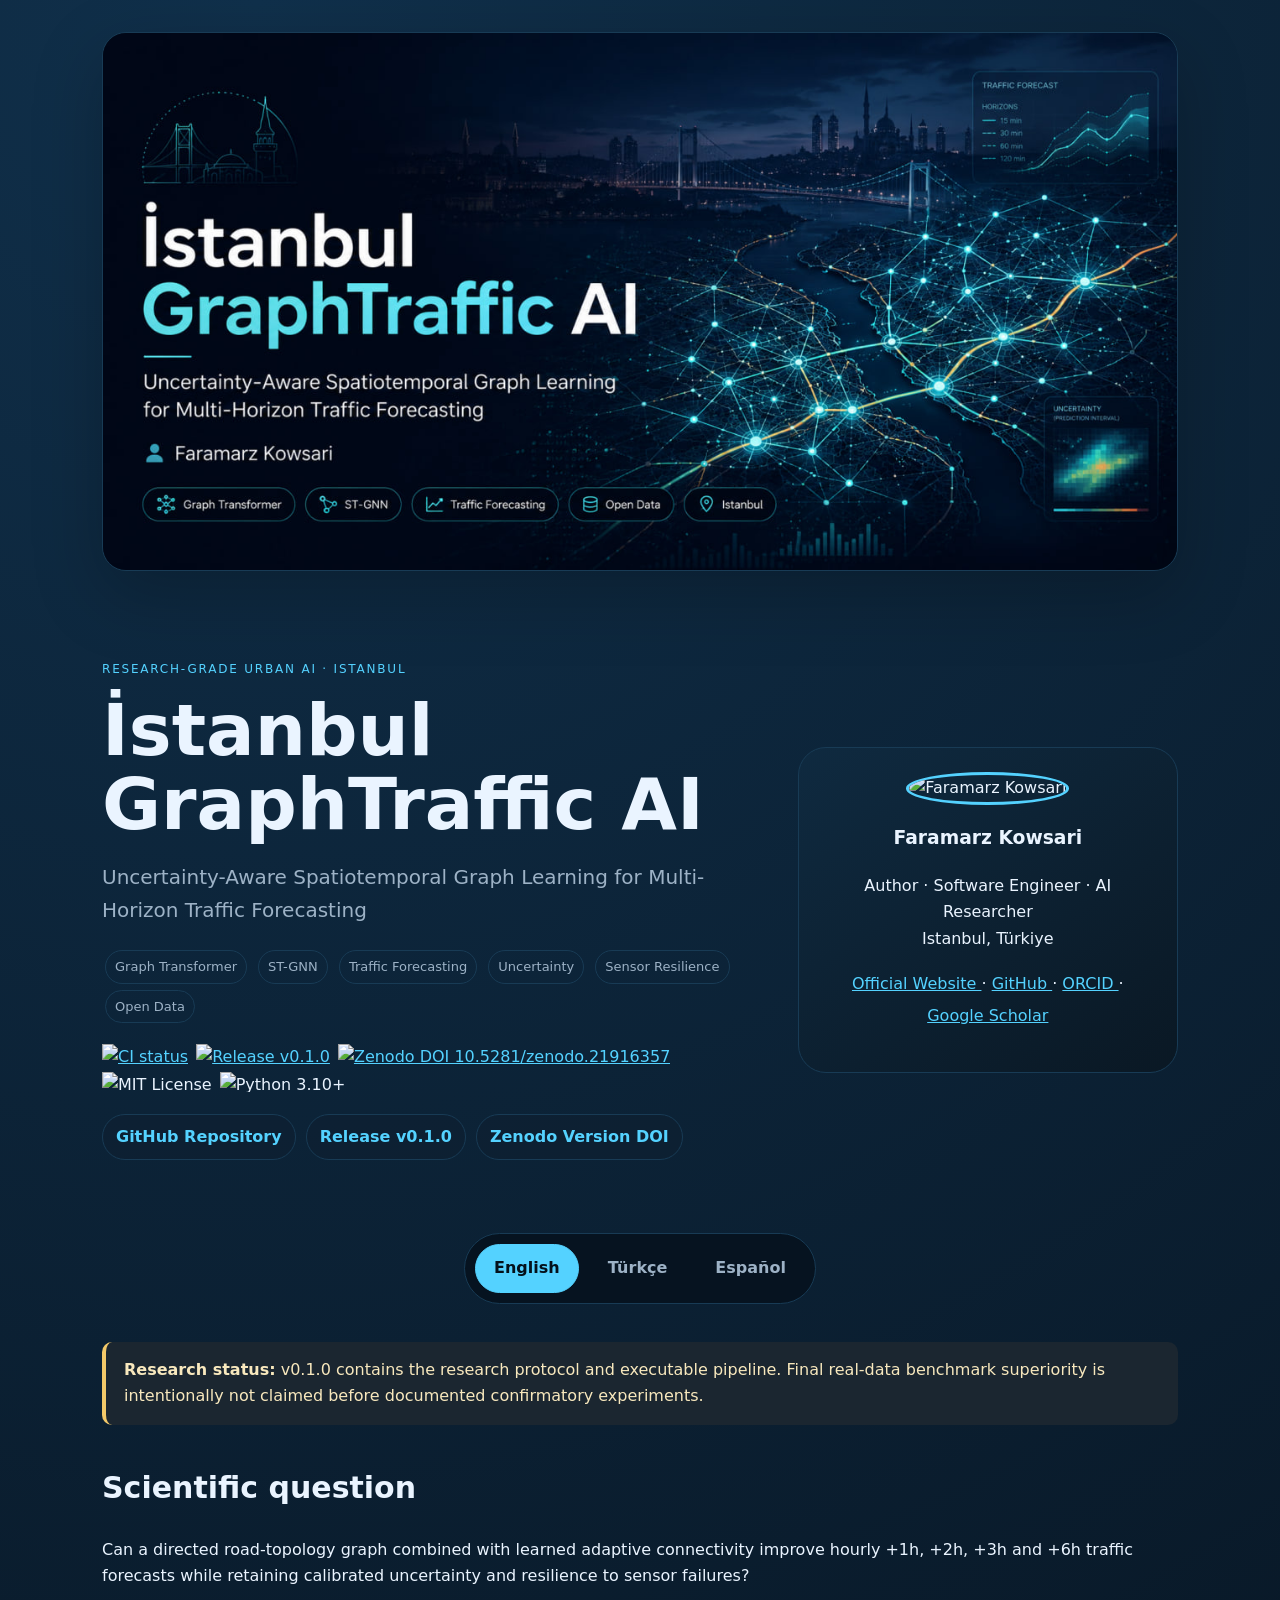
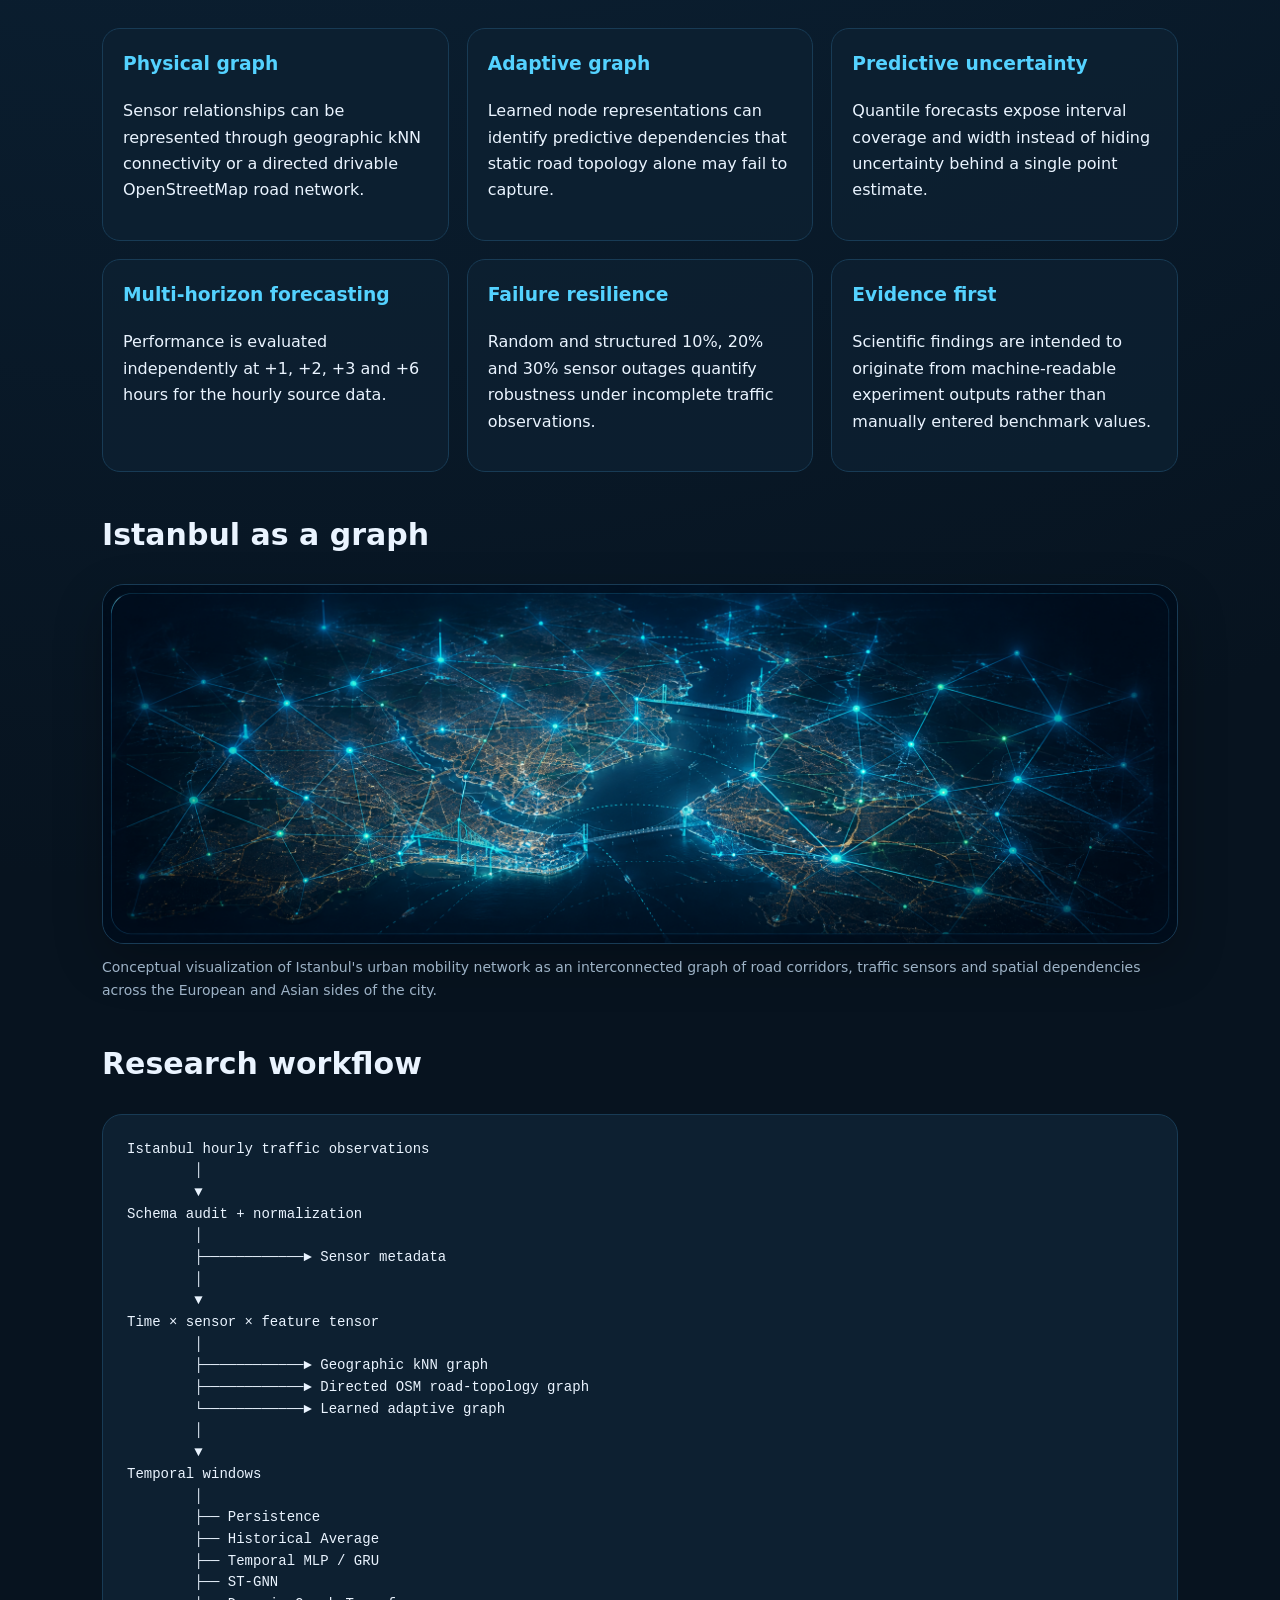
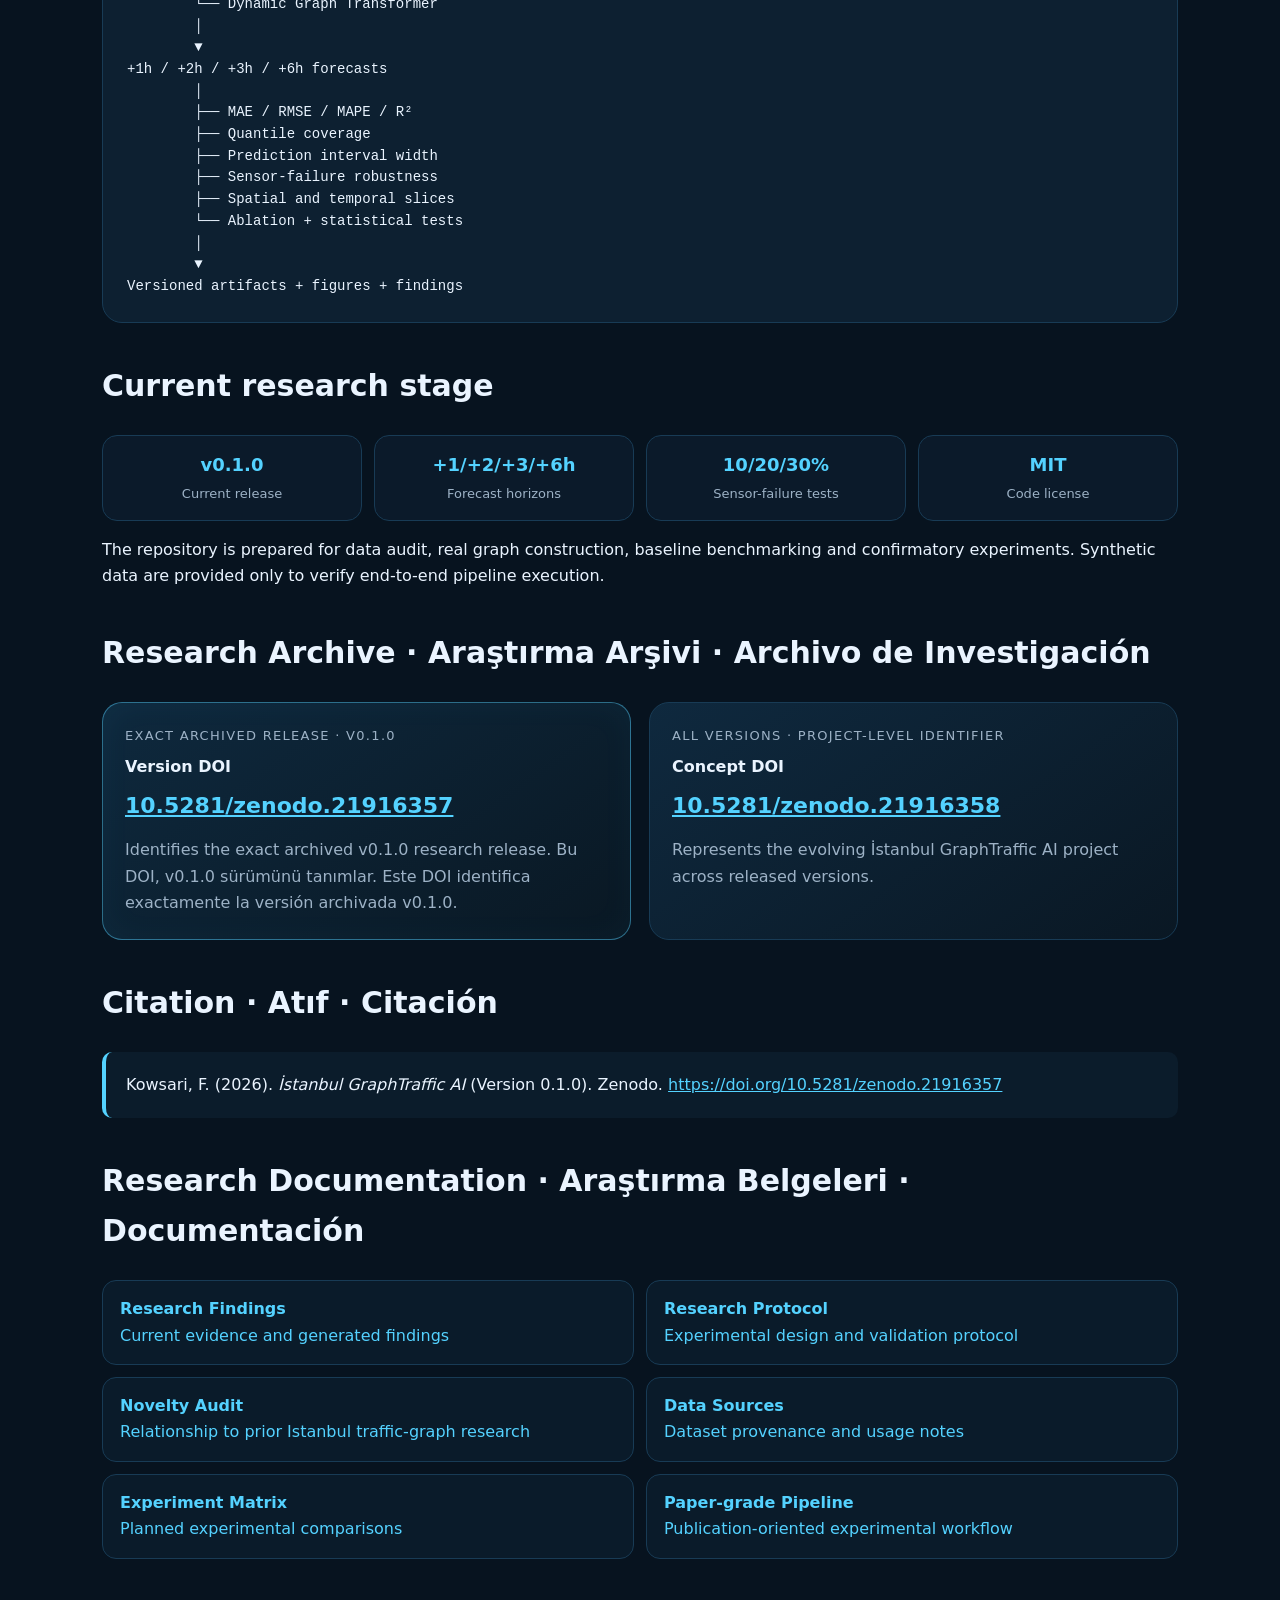
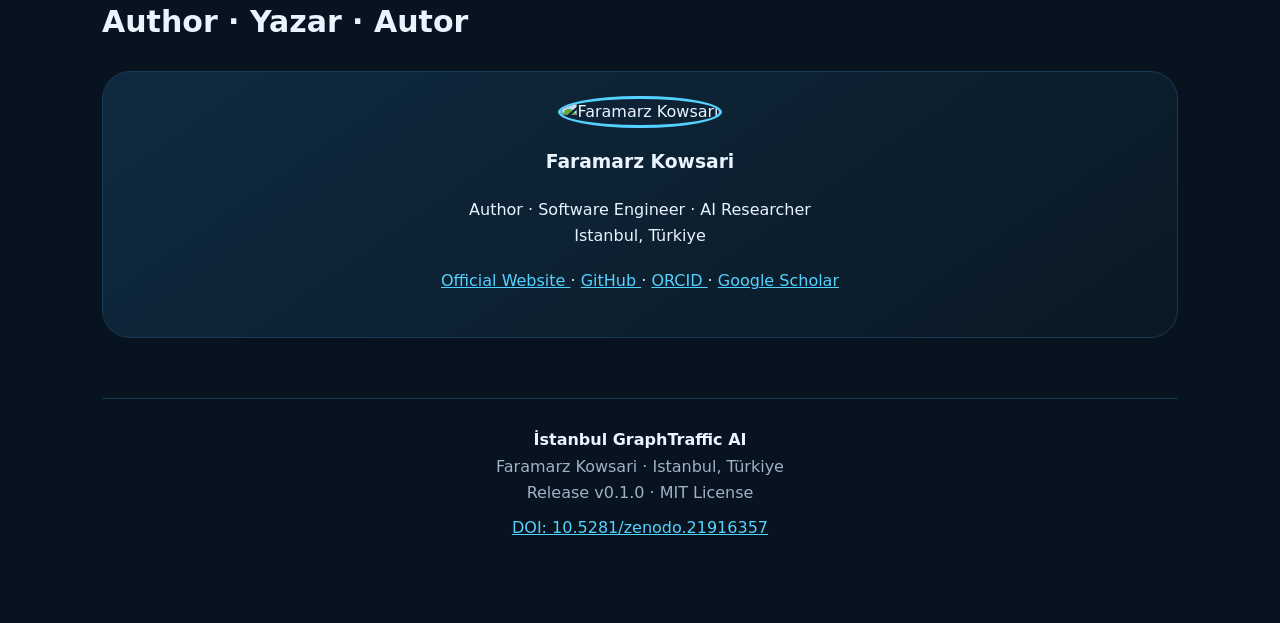
==== docs/index.html @ 140ff37f "Add Istanbul graph visualization to trilingual research site" ====
<!doctype html>
<html lang="en">
<head>
  <meta charset="utf-8">

  <meta name="viewport" content="width=device-width, initial-scale=1">

  <title>İstanbul GraphTraffic AI — Faramarz Kowsari</title>

  <meta
    name="description"
    content="Uncertainty-aware spatiotemporal graph learning for multi-horizon traffic forecasting in Istanbul."
  >

  <meta
    name="keywords"
    content="Istanbul traffic forecasting, Graph Neural Networks, GNN, Graph Transformer, ST-GNN, urban AI, traffic prediction, uncertainty quantification, intelligent transportation systems, Faramarz Kowsari"
  >

  <meta name="author" content="Faramarz Kowsari">

  <link
    rel="canonical"
    href="https://faramarzkowsari.github.io/istanbul-graphtraffic-ai/"
  >

  <meta property="og:type" content="website">

  <meta
    property="og:url"
    content="https://faramarzkowsari.github.io/istanbul-graphtraffic-ai/"
  >

  <meta
    property="og:title"
    content="İstanbul GraphTraffic AI"
  >

  <meta
    property="og:description"
    content="Graph Neural Networks, Graph Transformers, uncertainty quantification and sensor-failure resilience for multi-horizon Istanbul traffic forecasting."
  >

  <meta
    property="og:image"
    content="https://faramarzkowsari.github.io/istanbul-graphtraffic-ai/assets/social-preview.png"
  >

  <meta name="twitter:card" content="summary_large_image">

  <meta
    name="twitter:title"
    content="İstanbul GraphTraffic AI"
  >

  <meta
    name="twitter:description"
    content="Uncertainty-aware spatiotemporal graph learning for Istanbul traffic forecasting."
  >

  <meta
    name="twitter:image"
    content="https://faramarzkowsari.github.io/istanbul-graphtraffic-ai/assets/social-preview.png"
  >

  <link rel="stylesheet" href="assets/site.css">

  <style>
    html {
      scroll-behavior: smooth;
    }

    body {
      min-height: 100vh;
    }

    .hero-preview {
      margin: 0 0 34px;
      border: 1px solid var(--line);
      border-radius: 24px;
      overflow: hidden;
      background: var(--panel);
      box-shadow: 0 24px 70px rgba(0, 0, 0, .22);
    }

    .hero-preview img {
      display: block;
      width: 100%;
      height: auto;
    }

    .language-switcher {
      position: sticky;
      top: 10px;
      z-index: 50;
      display: flex;
      justify-content: center;
      flex-wrap: wrap;
      gap: 10px;
      margin: 18px auto 38px;
      padding: 10px;
      width: fit-content;
      max-width: 100%;
      border: 1px solid var(--line);
      border-radius: 999px;
      background: rgba(7, 19, 31, .92);
      backdrop-filter: blur(14px);
    }

    .language-switcher button {
      appearance: none;
      border: 1px solid transparent;
      background: transparent;
      color: var(--muted);
      padding: 10px 18px;
      border-radius: 999px;
      font: inherit;
      font-weight: 700;
      cursor: pointer;
      transition:
        background .18s ease,
        color .18s ease,
        border-color .18s ease;
    }

    .language-switcher button:hover {
      color: var(--ink);
      border-color: var(--line);
    }

    .language-switcher button.active {
      color: #04111b;
      background: var(--cyan);
      border-color: var(--cyan);
    }

    .language-panel {
      display: none;
    }

    .language-panel.active {
      display: block;
    }

    .hero-actions {
      display: flex;
      flex-wrap: wrap;
      gap: 10px;
      margin-top: 22px;
    }

    .hero-actions a {
      display: inline-flex;
      align-items: center;
      gap: 7px;
      padding: 9px 13px;
      border: 1px solid var(--line);
      border-radius: 999px;
      text-decoration: none;
      font-weight: 600;
      background: rgba(13, 32, 49, .62);
    }

    .hero-actions a:hover {
      border-color: var(--cyan);
    }

    .badge-row {
      display: flex;
      flex-wrap: wrap;
      gap: 8px;
      margin-top: 18px;
      align-items: center;
    }

    .badge-row img {
      display: block;
      height: 20px;
    }

    .graph-image {
      margin-top: 22px;
      border: 1px solid var(--line);
      border-radius: 22px;
      overflow: hidden;
      background: var(--panel);
      box-shadow: 0 18px 50px rgba(0, 0, 0, .24);
    }

    .graph-image img {
      display: block;
      width: 100%;
      height: auto;
    }

    .graph-caption {
      margin-top: 12px;
      color: var(--muted);
      font-size: 14px;
      line-height: 1.6;
    }

    .archive {
      display: grid;
      grid-template-columns: repeat(2, 1fr);
      gap: 18px;
    }

    .archive-card {
      background: linear-gradient(
        145deg,
        rgba(15, 42, 64, .95),
        rgba(10, 24, 36, .95)
      );
      border: 1px solid var(--line);
      border-radius: 20px;
      padding: 22px;
    }

    .archive-card.primary {
      border-color: rgba(84, 210, 255, .45);
      box-shadow: inset 0 0 35px rgba(84, 210, 255, .04);
    }

    .archive-label {
      color: var(--muted);
      font-size: 13px;
      text-transform: uppercase;
      letter-spacing: .1em;
      margin-bottom: 7px;
    }

    .doi {
      display: block;
      margin: 8px 0 13px;
      font-size: clamp(17px, 2vw, 22px);
      font-weight: 750;
      word-break: break-word;
      color: var(--cyan);
    }

    .archive-note {
      color: var(--muted);
      margin: 0;
    }

    .citation-box {
      padding: 20px;
      border-left: 4px solid var(--cyan);
      background: rgba(13, 32, 49, .7);
      border-radius: 10px;
    }

    .citation-box p {
      margin: 0;
    }

    .workflow {
      background: var(--panel);
      border: 1px solid var(--line);
      border-radius: 20px;
      padding: 24px;
      overflow-x: auto;
    }

    .workflow pre {
      margin: 0;
      color: var(--ink);
      font: 14px/1.55 ui-monospace, SFMono-Regular, Menlo, Consolas, monospace;
      white-space: pre;
    }

    .status-grid {
      display: grid;
      grid-template-columns: repeat(4, 1fr);
      gap: 12px;
      margin-top: 18px;
    }

    .status-item {
      text-align: center;
      border: 1px solid var(--line);
      border-radius: 15px;
      padding: 14px 10px;
      background: rgba(13, 32, 49, .62);
    }

    .status-item strong {
      display: block;
      color: var(--cyan);
      font-size: 18px;
    }

    .status-item span {
      color: var(--muted);
      font-size: 13px;
    }

    .doc-links {
      display: grid;
      grid-template-columns: repeat(2, 1fr);
      gap: 12px;
    }

    .doc-links a {
      display: block;
      padding: 15px 17px;
      border: 1px solid var(--line);
      border-radius: 14px;
      background: rgba(13, 32, 49, .65);
      text-decoration: none;
    }

    .doc-links a:hover {
      border-color: var(--cyan);
    }

    .author-links {
      margin-top: 12px;
      line-height: 2;
    }

    footer {
      margin-top: 60px;
      padding: 28px 0 10px;
      border-top: 1px solid var(--line);
      color: var(--muted);
      text-align: center;
    }

    footer strong {
      color: var(--ink);
    }

    .footer-doi {
      display: inline-block;
      margin-top: 8px;
    }

    @media (max-width: 900px) {
      .archive,
      .doc-links {
        grid-template-columns: 1fr;
      }

      .status-grid {
        grid-template-columns: repeat(2, 1fr);
      }
    }

    @media (max-width: 600px) {
      .language-switcher {
        border-radius: 20px;
        width: 100%;
      }

      .language-switcher button {
        flex: 1;
        padding: 9px 8px;
      }

      .status-grid {
        grid-template-columns: 1fr;
      }

      .workflow {
        padding: 16px;
      }
    }
  </style>
</head>

<body>

<main class="wrap">

  <!-- ===================================================== -->
  <!-- HERO -->
  <!-- ===================================================== -->

  <div class="hero-preview">
    <img
      src="assets/social-preview.png"
      alt="İstanbul GraphTraffic AI research project"
    >
  </div>

  <header>

    <div class="hero">

      <div class="eyebrow">
        Research-grade Urban AI · Istanbul
      </div>

      <h1>
        İstanbul<br>
        GraphTraffic AI
      </h1>

      <p>
        Uncertainty-Aware Spatiotemporal Graph Learning
        for Multi-Horizon Traffic Forecasting
      </p>

      <div>
        <span class="tag">Graph Transformer</span>
        <span class="tag">ST-GNN</span>
        <span class="tag">Traffic Forecasting</span>
        <span class="tag">Uncertainty</span>
        <span class="tag">Sensor Resilience</span>
        <span class="tag">Open Data</span>
      </div>

      <div class="badge-row">

        <a
          href="https://github.com/FaramarzKowsari/istanbul-graphtraffic-ai/actions"
          target="_blank"
          rel="noopener"
        >
          <img
            src="https://img.shields.io/github/actions/workflow/status/FaramarzKowsari/istanbul-graphtraffic-ai/ci.yml?branch=main&label=CI"
            alt="CI status"
          >
        </a>

        <a
          href="https://github.com/FaramarzKowsari/istanbul-graphtraffic-ai/releases/tag/v0.1.0"
          target="_blank"
          rel="noopener"
        >
          <img
            src="https://img.shields.io/badge/release-v0.1.0-blue"
            alt="Release v0.1.0"
          >
        </a>

        <a
          href="https://doi.org/10.5281/zenodo.21916357"
          target="_blank"
          rel="noopener"
        >
          <img
            src="https://img.shields.io/badge/DOI-10.5281%2Fzenodo.21916357-blue"
            alt="Zenodo DOI 10.5281/zenodo.21916357"
          >
        </a>

        <img
          src="https://img.shields.io/badge/license-MIT-green"
          alt="MIT License"
        >

        <img
          src="https://img.shields.io/badge/python-3.10%2B-blue"
          alt="Python 3.10+"
        >

      </div>

      <div class="hero-actions">

        <a
          href="https://github.com/FaramarzKowsari/istanbul-graphtraffic-ai"
          target="_blank"
          rel="noopener"
        >
          GitHub Repository
        </a>

        <a
          href="https://github.com/FaramarzKowsari/istanbul-graphtraffic-ai/releases/tag/v0.1.0"
          target="_blank"
          rel="noopener"
        >
          Release v0.1.0
        </a>

        <a
          href="https://doi.org/10.5281/zenodo.21916357"
          target="_blank"
          rel="noopener"
        >
          Zenodo Version DOI
        </a>

      </div>

    </div>

    <aside class="profile">

      <img
        src="https://avatars.githubusercontent.com/u/105053743?v=4&s=512"
        alt="Faramarz Kowsari"
      >

      <h3>Faramarz Kowsari</h3>

      <p>
        Author · Software Engineer · AI Researcher<br>
        Istanbul, Türkiye
      </p>

      <p class="author-links">

        <a
          href="https://faramarzkowsari.github.io"
          target="_blank"
          rel="noopener"
        >
          Official Website
        </a>

        ·

        <a
          href="https://github.com/FaramarzKowsari"
          target="_blank"
          rel="noopener"
        >
          GitHub
        </a>

        ·

        <a
          href="https://orcid.org/0000-0003-1692-0453"
          target="_blank"
          rel="noopener"
        >
          ORCID
        </a>

        ·

        <a
          href="https://scholar.google.com/citations?user=G7tP5WMAAAAJ&hl=en"
          target="_blank"
          rel="noopener"
        >
          Google Scholar
        </a>

      </p>

    </aside>

  </header>

  <!-- ===================================================== -->
  <!-- LANGUAGE SWITCHER -->
  <!-- ===================================================== -->

  <nav
    class="language-switcher"
    aria-label="Language selector"
  >

    <button
      class="lang-btn active"
      data-lang="en"
      type="button"
      aria-pressed="true"
    >
      English
    </button>

    <button
      class="lang-btn"
      data-lang="tr"
      type="button"
      aria-pressed="false"
    >
      Türkçe
    </button>

    <button
      class="lang-btn"
      data-lang="es"
      type="button"
      aria-pressed="false"
    >
      Español
    </button>

  </nav>

  <!-- ===================================================== -->
  <!-- ENGLISH -->
  <!-- ===================================================== -->

  <div
    id="lang-en"
    class="language-panel active"
  >

    <div class="notice">

      <strong>Research status:</strong>

      v0.1.0 contains the research protocol and executable pipeline.
      Final real-data benchmark superiority is intentionally not claimed
      before documented confirmatory experiments.

    </div>

    <section>

      <h2>Scientific question</h2>

      <p>
        Can a directed road-topology graph combined with learned adaptive
        connectivity improve hourly +1h, +2h, +3h and +6h traffic forecasts
        while retaining calibrated uncertainty and resilience to sensor
        failures?
      </p>

    </section>

    <section class="grid">

      <div class="card">

        <h3>Physical graph</h3>

        <p>
          Sensor relationships can be represented through geographic kNN
          connectivity or a directed drivable OpenStreetMap road network.
        </p>

      </div>

      <div class="card">

        <h3>Adaptive graph</h3>

        <p>
          Learned node representations can identify predictive dependencies
          that static road topology alone may fail to capture.
        </p>

      </div>

      <div class="card">

        <h3>Predictive uncertainty</h3>

        <p>
          Quantile forecasts expose interval coverage and width instead of
          hiding uncertainty behind a single point estimate.
        </p>

      </div>

      <div class="card">

        <h3>Multi-horizon forecasting</h3>

        <p>
          Performance is evaluated independently at +1, +2, +3 and +6 hours
          for the hourly source data.
        </p>

      </div>

      <div class="card">

        <h3>Failure resilience</h3>

        <p>
          Random and structured 10%, 20% and 30% sensor outages quantify
          robustness under incomplete traffic observations.
        </p>

      </div>

      <div class="card">

        <h3>Evidence first</h3>

        <p>
          Scientific findings are intended to originate from machine-readable
          experiment outputs rather than manually entered benchmark values.
        </p>

      </div>

    </section>

    <section>

      <h2>Istanbul as a graph</h2>

      <div class="graph-image">
        <img
          src="assets/istanbul-graph-network.png"
          alt="Istanbul traffic sensor and road network represented as a graph"
        >
      </div>

      <p class="graph-caption">
        Conceptual visualization of Istanbul's urban mobility network as an
        interconnected graph of road corridors, traffic sensors and spatial
        dependencies across the European and Asian sides of the city.
      </p>

    </section>

    <section>

      <h2>Research workflow</h2>

      <div class="workflow">

<pre>
Istanbul hourly traffic observations
        │
        ▼
Schema audit + normalization
        │
        ├────────────► Sensor metadata
        │
        ▼
Time × sensor × feature tensor
        │
        ├────────────► Geographic kNN graph
        ├────────────► Directed OSM road-topology graph
        └────────────► Learned adaptive graph
        │
        ▼
Temporal windows
        │
        ├── Persistence
        ├── Historical Average
        ├── Temporal MLP / GRU
        ├── ST-GNN
        └── Dynamic Graph Transformer
        │
        ▼
+1h / +2h / +3h / +6h forecasts
        │
        ├── MAE / RMSE / MAPE / R²
        ├── Quantile coverage
        ├── Prediction interval width
        ├── Sensor-failure robustness
        ├── Spatial and temporal slices
        └── Ablation + statistical tests
        │
        ▼
Versioned artifacts + figures + findings
</pre>

      </div>

    </section>

    <section>

      <h2>Current research stage</h2>

      <div class="status-grid">

        <div class="status-item">
          <strong>v0.1.0</strong>
          <span>Current release</span>
        </div>

        <div class="status-item">
          <strong>+1/+2/+3/+6h</strong>
          <span>Forecast horizons</span>
        </div>

        <div class="status-item">
          <strong>10/20/30%</strong>
          <span>Sensor-failure tests</span>
        </div>

        <div class="status-item">
          <strong>MIT</strong>
          <span>Code license</span>
        </div>

      </div>

      <p>
        The repository is prepared for data audit, real graph construction,
        baseline benchmarking and confirmatory experiments. Synthetic data are
        provided only to verify end-to-end pipeline execution.
      </p>

    </section>

  </div>

  <!-- ===================================================== -->
  <!-- TURKISH -->
  <!-- ===================================================== -->

  <div
    id="lang-tr"
    class="language-panel"
  >

    <div class="notice">

      <strong>Araştırma durumu:</strong>

      v0.1.0 araştırma protokolünü ve çalıştırılabilir pipeline'ı içerir.
      Gerçek veri üzerinde doğrulayıcı deneyler tamamlanmadan nihai benchmark
      üstünlüğü iddia edilmez.

    </div>

    <section>

      <h2>Bilimsel soru</h2>

      <p>
        Yönlü yol topolojisi ile öğrenilebilir adaptif bağlantıları birleştiren
        bir grafik modeli; belirsizlik kalibrasyonunu ve sensör arızalarına
        dayanıklılığı koruyarak +1, +2, +3 ve +6 saatlik İstanbul trafik
        tahminlerini geliştirebilir mi?
      </p>

    </section>

    <section class="grid">

      <div class="card">

        <h3>Fiziksel grafik</h3>

        <p>
          Sensör ilişkileri coğrafi kNN bağlantılarıyla veya yönlü,
          sürüşe uygun OpenStreetMap yol ağı üzerinden modellenebilir.
        </p>

      </div>

      <div class="card">

        <h3>Adaptif grafik</h3>

        <p>
          Öğrenilen düğüm temsilleri, sabit yol topolojisinin tek başına
          yakalayamadığı tahmine yönelik bağımlılıkları ortaya çıkarabilir.
        </p>

      </div>

      <div class="card">

        <h3>Tahmin belirsizliği</h3>

        <p>
          Quantile çıktıları yalnızca tek bir tahmin değeri vermek yerine
          tahmin aralıklarını, coverage değerlerini ve aralık genişliğini
          ölçmeyi sağlar.
        </p>

      </div>

      <div class="card">

        <h3>Çok ufuklu tahmin</h3>

        <p>
          Saatlik veri için performans +1, +2, +3 ve +6 saat ufuklarında
          ayrı ayrı değerlendirilir.
        </p>

      </div>

      <div class="card">

        <h3>Sensör arızası dayanıklılığı</h3>

        <p>
          Rastgele ve yapısal %10, %20 ve %30 sensör kaybı senaryoları
          model dayanıklılığını ölçer.
        </p>

      </div>

      <div class="card">

        <h3>Önce kanıt</h3>

        <p>
          Bilimsel bulguların manuel olarak HTML'e yazılması yerine,
          makine tarafından okunabilir deney çıktılarından üretilmesi
          hedeflenir.
        </p>

      </div>

    </section>

    <section>

      <h2>Bir grafik olarak İstanbul</h2>

      <div class="graph-image">
        <img
          src="assets/istanbul-graph-network.png"
          alt="İstanbul trafik sensörleri ve yol ağının grafik gösterimi"
        >
      </div>

      <p class="graph-caption">
        İstanbul'un Avrupa ve Asya yakalarındaki yol koridorları, trafik
        sensörleri ve mekânsal bağımlılıkların birbirine bağlı bir grafik
        ağı olarak kavramsal gösterimi.
      </p>

    </section>

    <section>

      <h2>Araştırma akışı</h2>

      <div class="workflow">

<pre>
İstanbul saatlik trafik gözlemleri
        │
        ▼
Şema denetimi + normalizasyon
        │
        ├────────────► Sensör metaverisi
        │
        ▼
Zaman × sensör × özellik tensörü
        │
        ├────────────► Coğrafi kNN grafiği
        ├────────────► Yönlü OSM yol topolojisi grafiği
        └────────────► Öğrenilebilir adaptif grafik
        │
        ▼
Zamansal pencereler
        │
        ├── Persistence
        ├── Historical Average
        ├── Temporal MLP / GRU
        ├── ST-GNN
        └── Dynamic Graph Transformer
        │
        ▼
+1 / +2 / +3 / +6 saat tahminleri
        │
        ├── MAE / RMSE / MAPE / R²
        ├── Quantile coverage
        ├── Tahmin aralığı genişliği
        ├── Sensör arızası dayanıklılığı
        ├── Mekânsal ve zamansal analizler
        └── Ablation + istatistiksel testler
        │
        ▼
Sürümlenmiş çıktılar + grafikler + bulgular
</pre>

      </div>

    </section>

    <section>

      <h2>Güncel araştırma aşaması</h2>

      <div class="status-grid">

        <div class="status-item">
          <strong>v0.1.0</strong>
          <span>Güncel sürüm</span>
        </div>

        <div class="status-item">
          <strong>+1/+2/+3/+6</strong>
          <span>Saatlik tahmin ufukları</span>
        </div>

        <div class="status-item">
          <strong>%10/%20/%30</strong>
          <span>Sensör arızası testleri</span>
        </div>

        <div class="status-item">
          <strong>MIT</strong>
          <span>Kod lisansı</span>
        </div>

      </div>

      <p>
        Depo; veri denetimi, gerçek grafik oluşturma, baseline benchmark'ları
        ve doğrulayıcı deneyler için hazırlanmıştır. Sentetik veri yalnızca
        pipeline'ın uçtan uca doğru çalıştığını doğrulamak amacıyla kullanılır.
      </p>

    </section>

  </div>

  <!-- ===================================================== -->
  <!-- SPANISH -->
  <!-- ===================================================== -->

  <div
    id="lang-es"
    class="language-panel"
  >

    <div class="notice">

      <strong>Estado de la investigación:</strong>

      v0.1.0 contiene el protocolo de investigación y el pipeline ejecutable.
      No se afirma una superioridad definitiva en benchmarks de datos reales
      antes de completar los experimentos confirmatorios documentados.

    </div>

    <section>

      <h2>Pregunta científica</h2>

      <p>
        ¿Puede un grafo dirigido basado en la topología viaria, combinado con
        conexiones adaptativas aprendidas, mejorar las predicciones de tráfico
        de Estambul a +1, +2, +3 y +6 horas manteniendo una incertidumbre
        calibrada y resiliencia frente a fallos de sensores?
      </p>

    </section>

    <section class="grid">

      <div class="card">

        <h3>Grafo físico</h3>

        <p>
          Las relaciones entre sensores pueden representarse mediante
          conectividad geográfica kNN o una red viaria dirigida y transitable
          obtenida de OpenStreetMap.
        </p>

      </div>

      <div class="card">

        <h3>Grafo adaptativo</h3>

        <p>
          Las representaciones aprendidas de los nodos pueden descubrir
          dependencias predictivas que la topología física estática no
          consigue capturar por sí sola.
        </p>

      </div>

      <div class="card">

        <h3>Incertidumbre predictiva</h3>

        <p>
          Las predicciones por cuantiles permiten evaluar cobertura y anchura
          de los intervalos en lugar de ocultar la incertidumbre detrás de una
          única estimación puntual.
        </p>

      </div>

      <div class="card">

        <h3>Predicción multihorizonte</h3>

        <p>
          El rendimiento se evalúa de forma independiente para horizontes
          de +1, +2, +3 y +6 horas sobre los datos horarios.
        </p>

      </div>

      <div class="card">

        <h3>Resiliencia ante fallos</h3>

        <p>
          Escenarios aleatorios y estructurados con pérdida del 10 %, 20 %
          y 30 % de sensores permiten cuantificar la robustez del modelo.
        </p>

      </div>

      <div class="card">

        <h3>Primero la evidencia</h3>

        <p>
          Los resultados científicos deben generarse a partir de salidas
          experimentales legibles por máquina, y no mediante cifras de
          benchmark introducidas manualmente.
        </p>

      </div>

    </section>

    <section>

      <h2>Estambul como grafo</h2>

      <div class="graph-image">
        <img
          src="assets/istanbul-graph-network.png"
          alt="Red viaria y sensores de tráfico de Estambul representados como grafo"
        >
      </div>

      <p class="graph-caption">
        Visualización conceptual de la movilidad urbana de Estambul como una
        red interconectada de corredores viarios, sensores de tráfico y
        dependencias espaciales entre las zonas europea y asiática.
      </p>

    </section>

    <section>

      <h2>Flujo de investigación</h2>

      <div class="workflow">

<pre>
Observaciones horarias del tráfico de Estambul
        │
        ▼
Auditoría del esquema + normalización
        │
        ├────────────► Metadatos de sensores
        │
        ▼
Tensor tiempo × sensor × características
        │
        ├────────────► Grafo geográfico kNN
        ├────────────► Grafo viario dirigido OSM
        └────────────► Grafo adaptativo aprendido
        │
        ▼
Ventanas temporales
        │
        ├── Persistence
        ├── Historical Average
        ├── Temporal MLP / GRU
        ├── ST-GNN
        └── Dynamic Graph Transformer
        │
        ▼
Predicciones +1 h / +2 h / +3 h / +6 h
        │
        ├── MAE / RMSE / MAPE / R²
        ├── Cobertura de cuantiles
        ├── Anchura del intervalo predictivo
        ├── Robustez ante fallos de sensores
        ├── Análisis espacial y temporal
        └── Ablación + pruebas estadísticas
        │
        ▼
Artefactos versionados + figuras + resultados
</pre>

      </div>

    </section>

    <section>

      <h2>Fase actual de investigación</h2>

      <div class="status-grid">

        <div class="status-item">
          <strong>v0.1.0</strong>
          <span>Versión actual</span>
        </div>

        <div class="status-item">
          <strong>+1/+2/+3/+6 h</strong>
          <span>Horizontes predictivos</span>
        </div>

        <div class="status-item">
          <strong>10/20/30 %</strong>
          <span>Pruebas de fallos</span>
        </div>

        <div class="status-item">
          <strong>MIT</strong>
          <span>Licencia del código</span>
        </div>

      </div>

      <p>
        El repositorio está preparado para auditoría de datos, construcción
        del grafo real, benchmarking de modelos base y experimentos
        confirmatorios. Los datos sintéticos se utilizan exclusivamente para
        verificar la ejecución completa del pipeline.
      </p>

    </section>

  </div>

  <!-- ===================================================== -->
  <!-- RESEARCH ARCHIVE -->
  <!-- ===================================================== -->

  <section id="archive">

    <h2>
      Research Archive · Araştırma Arşivi · Archivo de Investigación
    </h2>

    <div class="archive">

      <div class="archive-card primary">

        <div class="archive-label">
          Exact archived release · v0.1.0
        </div>

        <strong>
          Version DOI
        </strong>

        <a
          class="doi"
          href="https://doi.org/10.5281/zenodo.21916357"
          target="_blank"
          rel="noopener"
        >
          10.5281/zenodo.21916357
        </a>

        <p class="archive-note">
          Identifies the exact archived v0.1.0 research release.
          Bu DOI, v0.1.0 sürümünü tanımlar.
          Este DOI identifica exactamente la versión archivada v0.1.0.
        </p>

      </div>

      <div class="archive-card">

        <div class="archive-label">
          All versions · Project-level identifier
        </div>

        <strong>
          Concept DOI
        </strong>

        <a
          class="doi"
          href="https://doi.org/10.5281/zenodo.21916358"
          target="_blank"
          rel="noopener"
        >
          10.5281/zenodo.21916358
        </a>

        <p class="archive-note">
          Represents the evolving İstanbul GraphTraffic AI project across
          released versions.
        </p>

      </div>

    </div>

  </section>

  <!-- ===================================================== -->
  <!-- CITATION -->
  <!-- ===================================================== -->

  <section>

    <h2>
      Citation · Atıf · Citación
    </h2>

    <div class="citation-box">

      <p>
        Kowsari, F. (2026).
        <em>İstanbul GraphTraffic AI</em>
        (Version 0.1.0).
        Zenodo.
        <a
          href="https://doi.org/10.5281/zenodo.21916357"
          target="_blank"
          rel="noopener"
        >
          https://doi.org/10.5281/zenodo.21916357
        </a>
      </p>

    </div>

  </section>

  <!-- ===================================================== -->
  <!-- DOCUMENTATION -->
  <!-- ===================================================== -->

  <section>

    <h2>
      Research Documentation · Araştırma Belgeleri · Documentación
    </h2>

    <div class="doc-links">

      <a href="research-findings.html">
        <strong>Research Findings</strong><br>
        Current evidence and generated findings
      </a>

      <a
        href="https://github.com/FaramarzKowsari/istanbul-graphtraffic-ai/blob/main/docs/research_protocol.md"
        target="_blank"
        rel="noopener"
      >
        <strong>Research Protocol</strong><br>
        Experimental design and validation protocol
      </a>

      <a
        href="https://github.com/FaramarzKowsari/istanbul-graphtraffic-ai/blob/main/docs/novelty_audit.md"
        target="_blank"
        rel="noopener"
      >
        <strong>Novelty Audit</strong><br>
        Relationship to prior Istanbul traffic-graph research
      </a>

      <a
        href="https://github.com/FaramarzKowsari/istanbul-graphtraffic-ai/blob/main/docs/data_sources.md"
        target="_blank"
        rel="noopener"
      >
        <strong>Data Sources</strong><br>
        Dataset provenance and usage notes
      </a>

      <a
        href="https://github.com/FaramarzKowsari/istanbul-graphtraffic-ai/blob/main/docs/experiment_matrix.md"
        target="_blank"
        rel="noopener"
      >
        <strong>Experiment Matrix</strong><br>
        Planned experimental comparisons
      </a>

      <a
        href="https://github.com/FaramarzKowsari/istanbul-graphtraffic-ai/blob/main/docs/paper_grade_pipeline.md"
        target="_blank"
        rel="noopener"
      >
        <strong>Paper-grade Pipeline</strong><br>
        Publication-oriented experimental workflow
      </a>

    </div>

  </section>

  <!-- ===================================================== -->
  <!-- AUTHOR -->
  <!-- ===================================================== -->

  <section>

    <h2>
      Author · Yazar · Autor
    </h2>

    <div class="profile">

      <img
        src="https://avatars.githubusercontent.com/u/105053743?v=4&s=512"
        alt="Faramarz Kowsari"
      >

      <h3>Faramarz Kowsari</h3>

      <p>
        Author · Software Engineer · AI Researcher<br>
        Istanbul, Türkiye
      </p>

      <p class="author-links">

        <a
          href="https://faramarzkowsari.github.io"
          target="_blank"
          rel="noopener"
        >
          Official Website
        </a>

        ·

        <a
          href="https://github.com/FaramarzKowsari"
          target="_blank"
          rel="noopener"
        >
          GitHub
        </a>

        ·

        <a
          href="https://orcid.org/0000-0003-1692-0453"
          target="_blank"
          rel="noopener"
        >
          ORCID
        </a>

        ·

        <a
          href="https://scholar.google.com/citations?user=G7tP5WMAAAAJ&hl=en"
          target="_blank"
          rel="noopener"
        >
          Google Scholar
        </a>

      </p>

    </div>

  </section>

  <!-- ===================================================== -->
  <!-- FOOTER -->
  <!-- ===================================================== -->

  <footer>

    <strong>
      İstanbul GraphTraffic AI
    </strong>

    <br>

    Faramarz Kowsari · Istanbul, Türkiye

    <br>

    Release v0.1.0 · MIT License

    <br>

    <a
      class="footer-doi"
      href="https://doi.org/10.5281/zenodo.21916357"
      target="_blank"
      rel="noopener"
    >
      DOI: 10.5281/zenodo.21916357
    </a>

  </footer>

</main>

<script>
  const buttons = document.querySelectorAll(".lang-btn");
  const panels = document.querySelectorAll(".language-panel");
  const supportedLanguages = ["en", "tr", "es"];

  function setLanguage(lang) {

    if (!supportedLanguages.includes(lang)) {
      lang = "en";
    }

    panels.forEach(panel => {
      panel.classList.remove("active");
    });

    buttons.forEach(button => {
      button.classList.remove("active");
      button.setAttribute("aria-pressed", "false");
    });

    const selectedPanel =
      document.getElementById("lang-" + lang);

    const selectedButton =
      document.querySelector(
        '.lang-btn[data-lang="' + lang + '"]'
      );

    if (selectedPanel) {
      selectedPanel.classList.add("active");
    }

    if (selectedButton) {
      selectedButton.classList.add("active");
      selectedButton.setAttribute(
        "aria-pressed",
        "true"
      );
    }

    document.documentElement.lang = lang;

    localStorage.setItem(
      "graphtraffic-language",
      lang
    );
  }

  buttons.forEach(button => {

    button.addEventListener("click", () => {
      setLanguage(button.dataset.lang);
    });

  });

  const savedLanguage =
    localStorage.getItem(
      "graphtraffic-language"
    );

  if (
    savedLanguage &&
    supportedLanguages.includes(savedLanguage)
  ) {

    setLanguage(savedLanguage);

  } else {

    const browserLanguage =
      (navigator.language || "en")
        .toLowerCase();

    if (browserLanguage.startsWith("tr")) {

      setLanguage("tr");

    } else if (
      browserLanguage.startsWith("es")
    ) {

      setLanguage("es");

    } else {

      setLanguage("en");

    }

  }
</script>

</body>
</html>
---- docs/assets/site.css ----
:root{--bg:#07131f;--panel:#0d2031;--ink:#eaf4ff;--muted:#9db2c6;--cyan:#54d2ff;--gold:#f3c969;--line:#183b55}*{box-sizing:border-box}body{margin:0;background:radial-gradient(circle at 20% 0,#10304b 0,#07131f 45%);color:var(--ink);font:16px/1.65 Inter,system-ui,Segoe UI,sans-serif}.wrap{max-width:1120px;margin:auto;padding:32px 22px 72px}a{color:var(--cyan)}header{display:grid;grid-template-columns:1.4fr .8fr;gap:30px;align-items:center;padding:55px 0}.eyebrow{letter-spacing:.15em;text-transform:uppercase;color:var(--cyan);font-size:12px}.hero h1{font-size:clamp(38px,6vw,72px);line-height:1.02;margin:.2em 0}.hero p{font-size:20px;color:var(--muted)}.profile{background:linear-gradient(145deg,#0f2a40,#0a1824);border:1px solid var(--line);border-radius:28px;padding:24px;text-align:center}.profile img{width:150px;height:150px;border-radius:50%;object-fit:cover;border:3px solid var(--cyan)}.grid{display:grid;grid-template-columns:repeat(3,1fr);gap:18px}.card{background:rgba(13,32,49,.82);border:1px solid var(--line);border-radius:18px;padding:20px}.card h3{margin-top:0;color:var(--cyan)}.tag{display:inline-block;padding:5px 9px;border:1px solid var(--line);border-radius:999px;margin:3px;color:var(--muted);font-size:13px}.notice{padding:15px 18px;border-left:4px solid var(--gold);background:#1b2630;border-radius:10px;color:#f8e8bd}section{margin:38px 0}h2{font-size:30px}table{width:100%;border-collapse:collapse;background:var(--panel)}th,td{padding:12px;border:1px solid var(--line);text-align:left}code{background:#10293c;padding:2px 6px;border-radius:5px}.graph{width:100%;min-height:250px;border-radius:22px;border:1px solid var(--line);background:linear-gradient(135deg,#07131f,#102b40);position:relative;overflow:hidden}.graph:before,.graph:after{content:"";position:absolute;inset:-10%;background-image:linear-gradient(30deg,transparent 48%,rgba(84,210,255,.13) 49%,rgba(84,210,255,.13) 51%,transparent 52%);background-size:70px 70px;transform:rotate(6deg)}.graph:after{background-size:110px 110px;transform:rotate(-14deg);opacity:.6}@media(max-width:800px){header{grid-template-columns:1fr}.grid{grid-template-columns:1fr}}
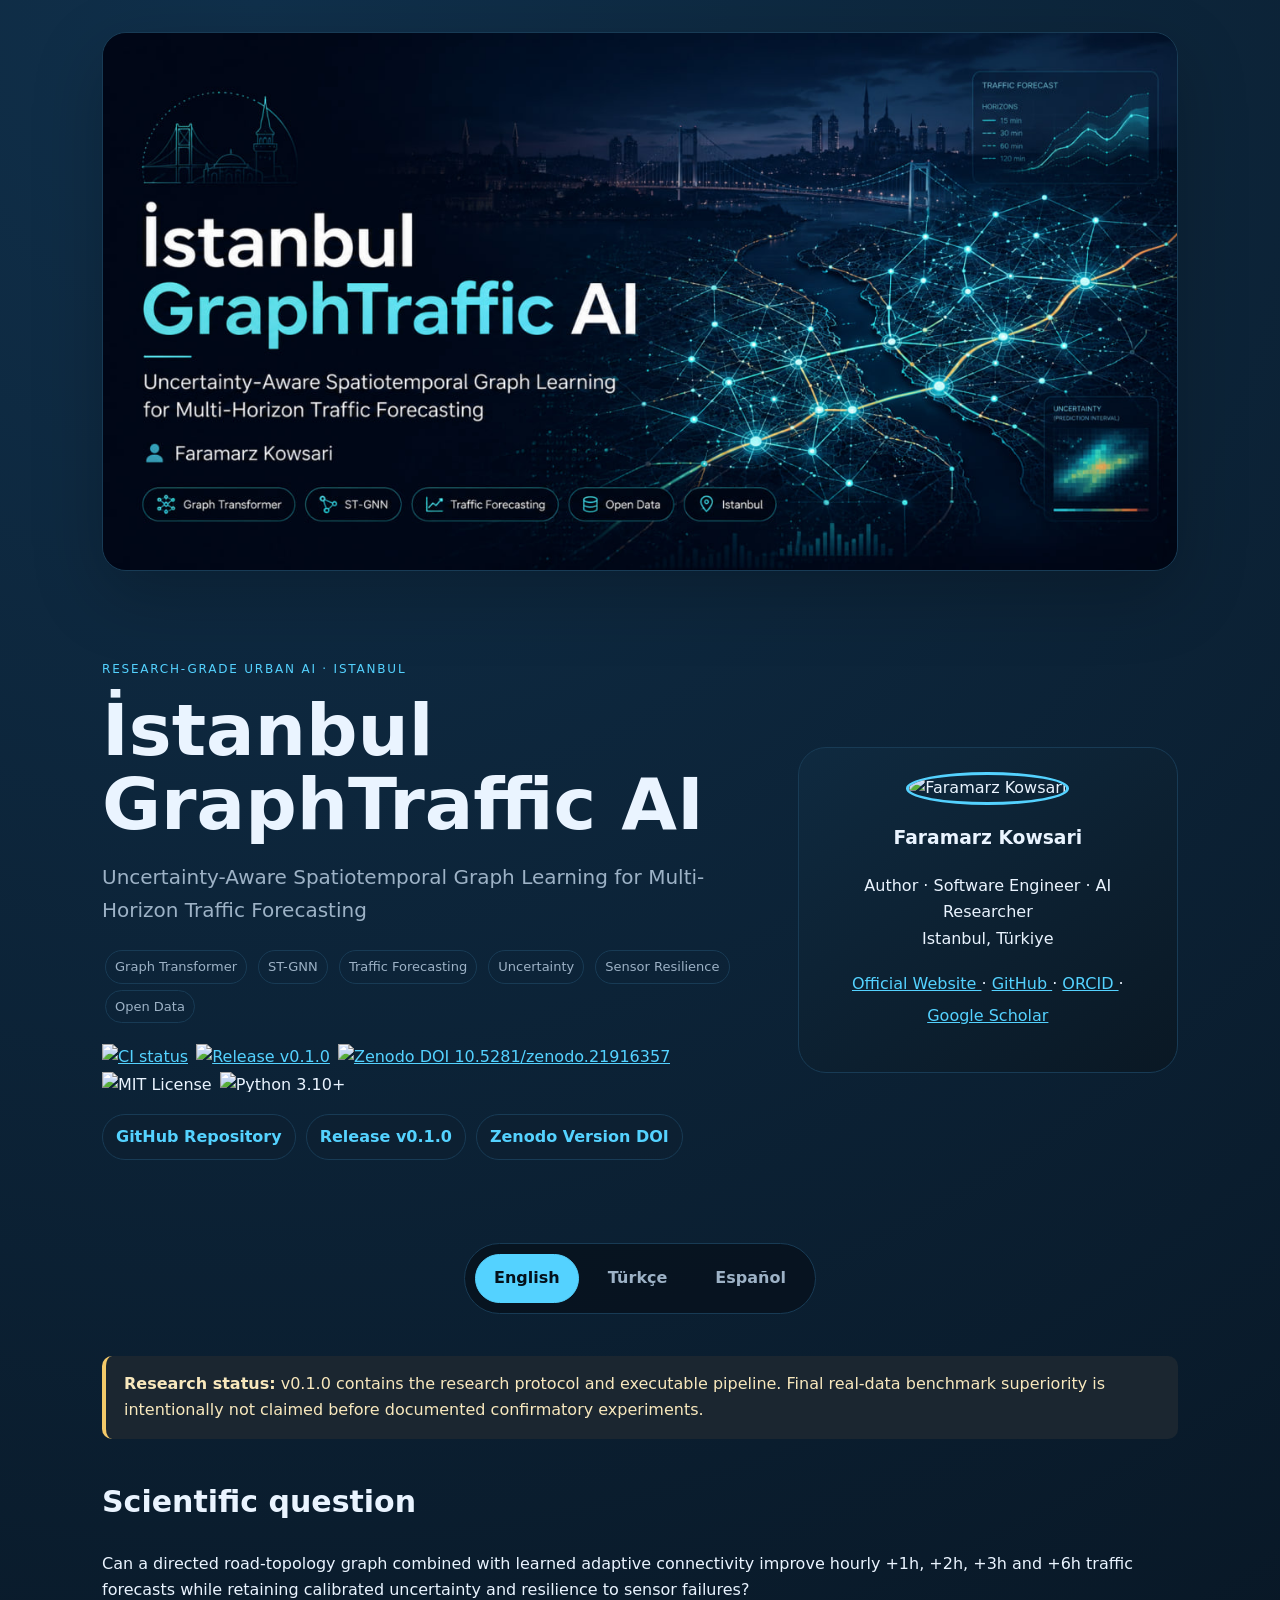
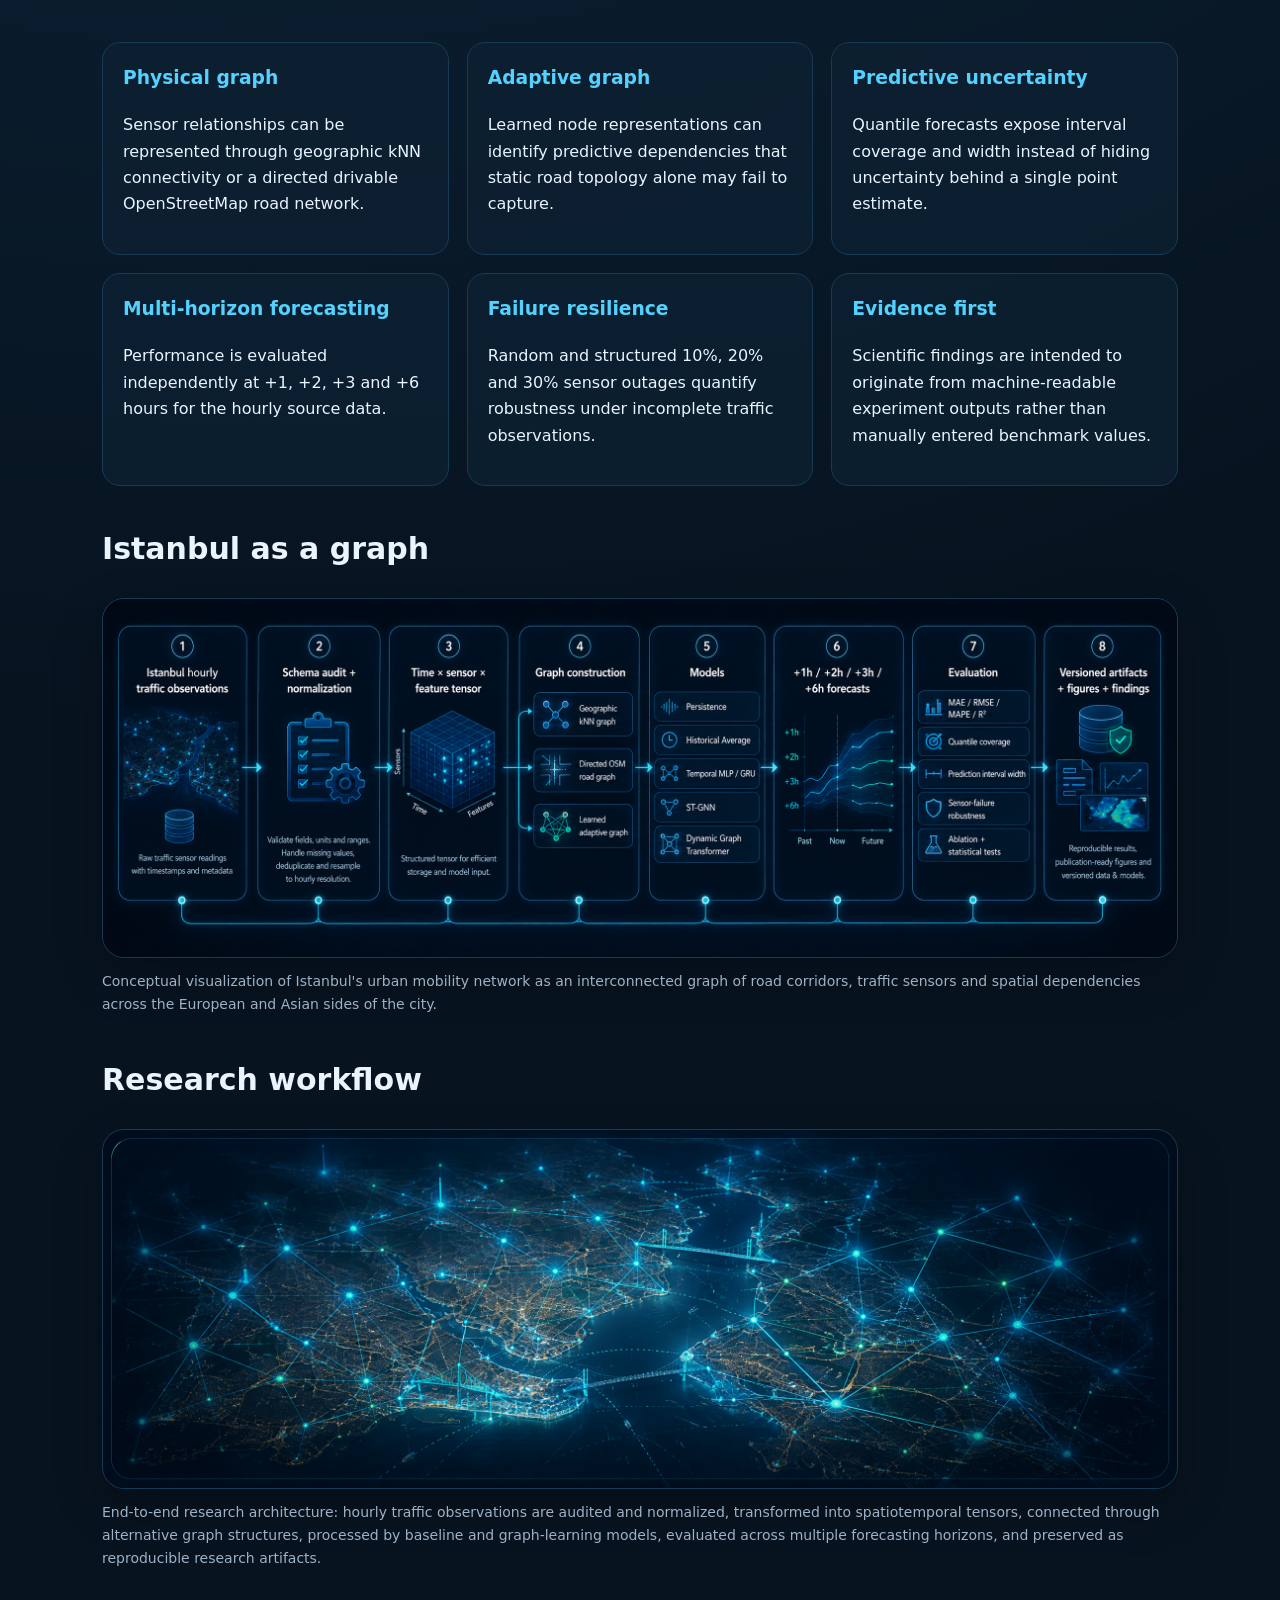
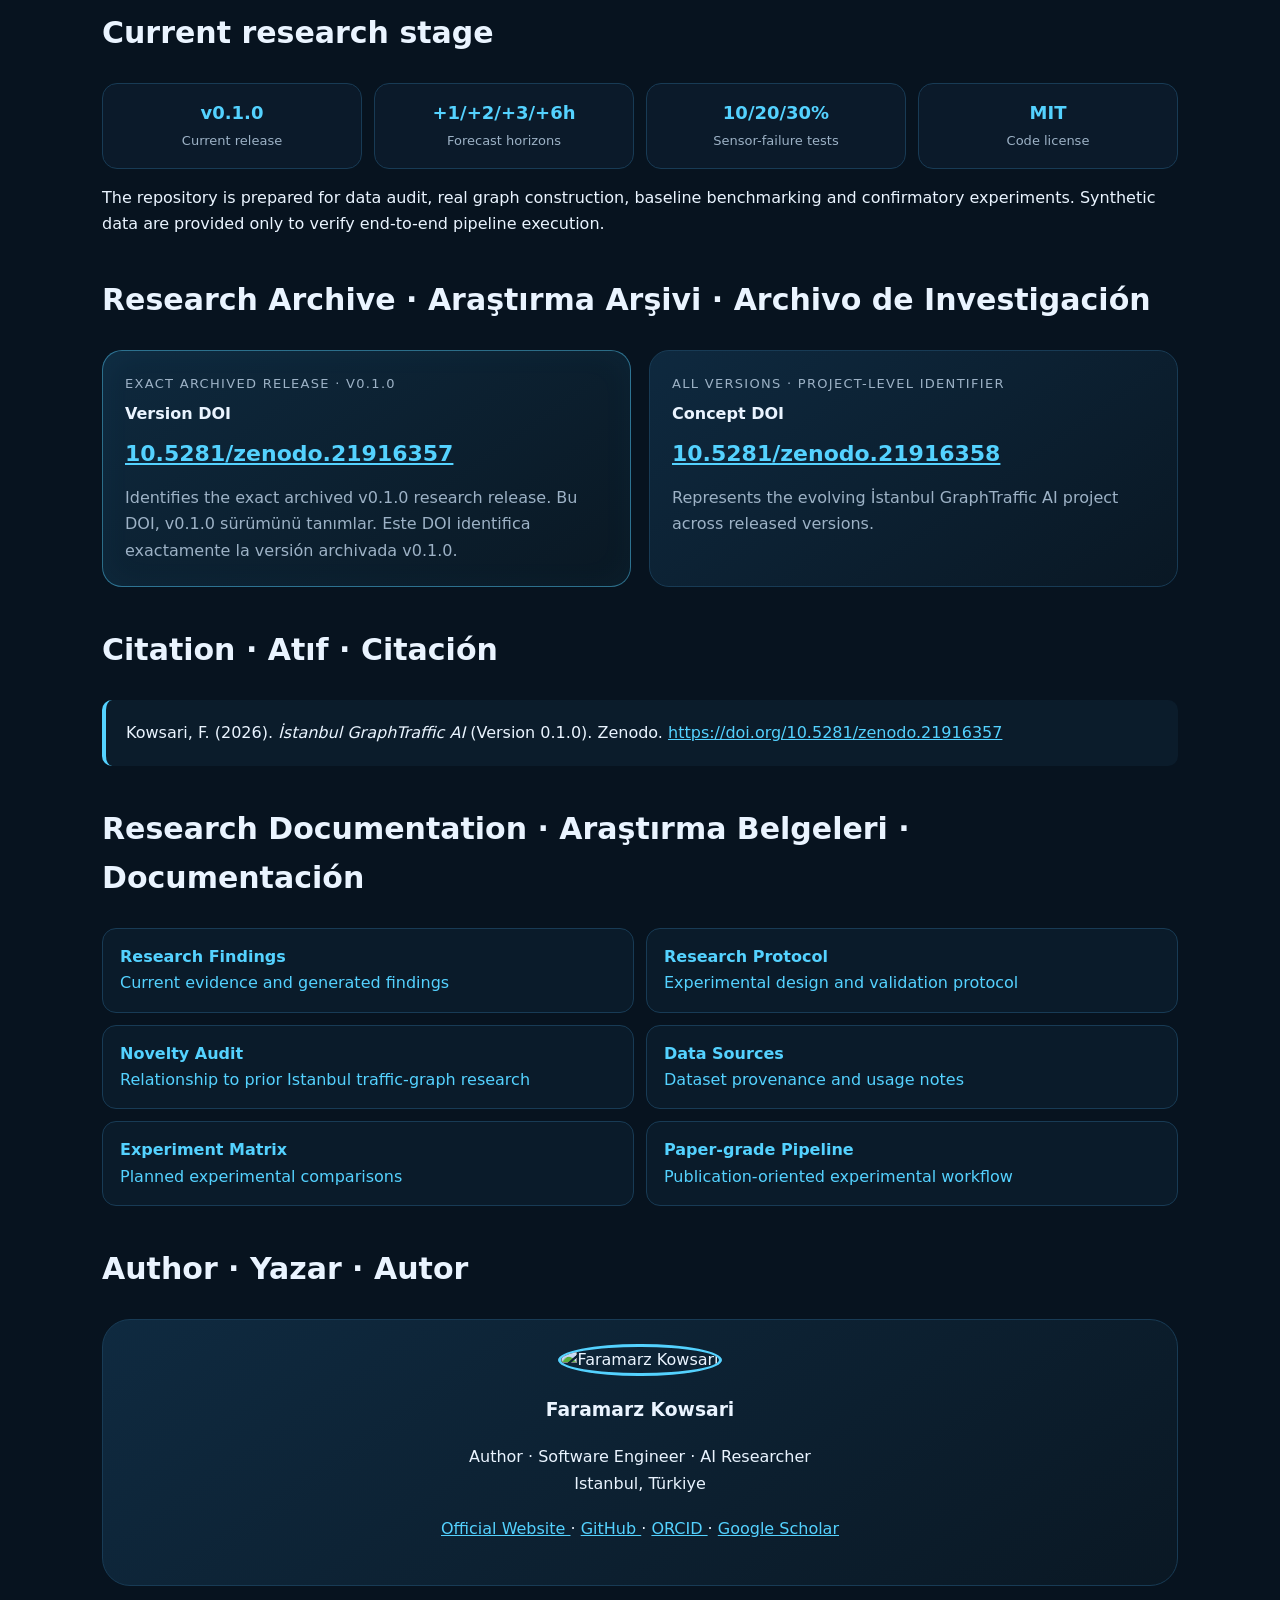
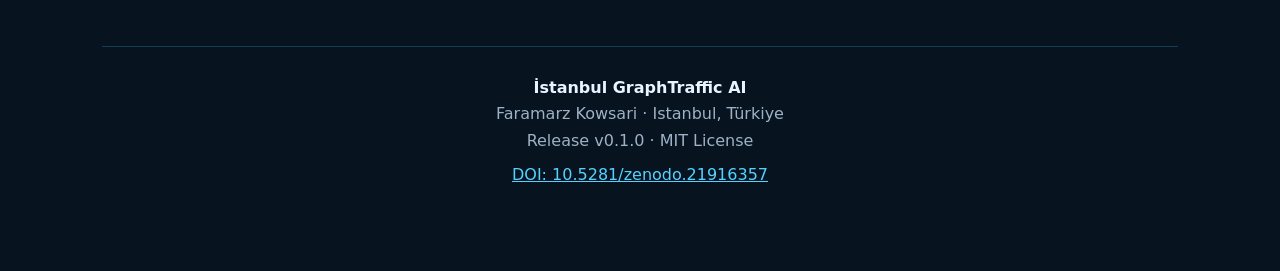
==== commit 29c83888: "Replace textual workflow with research infographic Replace the ASCII research workflow with the dedi" ====
--- a/docs/index.html
+++ b/docs/index.html
@@ -90,21 +90,17 @@
     }
 
     .language-switcher {
-      position: sticky;
-      top: 10px;
-      z-index: 50;
       display: flex;
       justify-content: center;
       flex-wrap: wrap;
       gap: 10px;
-      margin: 18px auto 38px;
+      margin: 28px auto 42px;
       padding: 10px;
       width: fit-content;
       max-width: 100%;
       border: 1px solid var(--line);
       border-radius: 999px;
       background: rgba(7, 19, 31, .92);
-      backdrop-filter: blur(14px);
     }
 
     .language-switcher button {
@@ -178,7 +174,8 @@
       height: 20px;
     }
 
-    .graph-image {
+    .graph-image,
+    .workflow-image {
       margin-top: 22px;
       border: 1px solid var(--line);
       border-radius: 22px;
@@ -187,17 +184,19 @@
       box-shadow: 0 18px 50px rgba(0, 0, 0, .24);
     }
 
-    .graph-image img {
+    .graph-image img,
+    .workflow-image img {
       display: block;
       width: 100%;
       height: auto;
     }
 
-    .graph-caption {
+    .graph-caption,
+    .workflow-caption {
       margin-top: 12px;
       color: var(--muted);
       font-size: 14px;
-      line-height: 1.6;
+      line-height: 1.65;
     }
 
     .archive {
@@ -255,21 +254,6 @@
       margin: 0;
     }
 
-    .workflow {
-      background: var(--panel);
-      border: 1px solid var(--line);
-      border-radius: 20px;
-      padding: 24px;
-      overflow-x: auto;
-    }
-
-    .workflow pre {
-      margin: 0;
-      color: var(--ink);
-      font: 14px/1.55 ui-monospace, SFMono-Regular, Menlo, Consolas, monospace;
-      white-space: pre;
-    }
-
     .status-grid {
       display: grid;
       grid-template-columns: repeat(4, 1fr);
@@ -363,8 +347,9 @@
         grid-template-columns: 1fr;
       }
 
-      .workflow {
-        padding: 16px;
+      .graph-image,
+      .workflow-image {
+        border-radius: 16px;
       }
     }
   </style>
@@ -374,9 +359,7 @@
 
 <main class="wrap">
 
-  <!-- ===================================================== -->
   <!-- HERO -->
-  <!-- ===================================================== -->
 
   <div class="hero-preview">
     <img
@@ -549,9 +532,7 @@
 
   </header>
 
-  <!-- ===================================================== -->
   <!-- LANGUAGE SWITCHER -->
-  <!-- ===================================================== -->
 
   <nav
     class="language-switcher"
@@ -587,9 +568,7 @@
 
   </nav>
 
-  <!-- ===================================================== -->
   <!-- ENGLISH -->
-  <!-- ===================================================== -->
 
   <div
     id="lang-en"
@@ -622,69 +601,51 @@
     <section class="grid">
 
       <div class="card">
-
         <h3>Physical graph</h3>
-
         <p>
           Sensor relationships can be represented through geographic kNN
           connectivity or a directed drivable OpenStreetMap road network.
         </p>
-
-      </div>
-
-      <div class="card">
-
+      </div>
+
+      <div class="card">
         <h3>Adaptive graph</h3>
-
         <p>
           Learned node representations can identify predictive dependencies
           that static road topology alone may fail to capture.
         </p>
-
-      </div>
-
-      <div class="card">
-
+      </div>
+
+      <div class="card">
         <h3>Predictive uncertainty</h3>
-
         <p>
           Quantile forecasts expose interval coverage and width instead of
           hiding uncertainty behind a single point estimate.
         </p>
-
-      </div>
-
-      <div class="card">
-
+      </div>
+
+      <div class="card">
         <h3>Multi-horizon forecasting</h3>
-
         <p>
           Performance is evaluated independently at +1, +2, +3 and +6 hours
           for the hourly source data.
         </p>
-
-      </div>
-
-      <div class="card">
-
+      </div>
+
+      <div class="card">
         <h3>Failure resilience</h3>
-
         <p>
           Random and structured 10%, 20% and 30% sensor outages quantify
           robustness under incomplete traffic observations.
         </p>
-
-      </div>
-
-      <div class="card">
-
+      </div>
+
+      <div class="card">
         <h3>Evidence first</h3>
-
         <p>
           Scientific findings are intended to originate from machine-readable
           experiment outputs rather than manually entered benchmark values.
         </p>
-
       </div>
 
     </section>
@@ -697,6 +658,7 @@
         <img
           src="assets/istanbul-graph-network.png"
           alt="Istanbul traffic sensor and road network represented as a graph"
+          loading="lazy"
         >
       </div>
 
@@ -712,47 +674,21 @@
 
       <h2>Research workflow</h2>
 
-      <div class="workflow">
-
-<pre>
-Istanbul hourly traffic observations
-        │
-        ▼
-Schema audit + normalization
-        │
-        ├────────────► Sensor metadata
-        │
-        ▼
-Time × sensor × feature tensor
-        │
-        ├────────────► Geographic kNN graph
-        ├────────────► Directed OSM road-topology graph
-        └────────────► Learned adaptive graph
-        │
-        ▼
-Temporal windows
-        │
-        ├── Persistence
-        ├── Historical Average
-        ├── Temporal MLP / GRU
-        ├── ST-GNN
-        └── Dynamic Graph Transformer
-        │
-        ▼
-+1h / +2h / +3h / +6h forecasts
-        │
-        ├── MAE / RMSE / MAPE / R²
-        ├── Quantile coverage
-        ├── Prediction interval width
-        ├── Sensor-failure robustness
-        ├── Spatial and temporal slices
-        └── Ablation + statistical tests
-        │
-        ▼
-Versioned artifacts + figures + findings
-</pre>
-
-      </div>
+      <div class="workflow-image">
+        <img
+          src="assets/research-workflow.png"
+          alt="İstanbul GraphTraffic AI research workflow from traffic observations to versioned research findings"
+          loading="lazy"
+        >
+      </div>
+
+      <p class="workflow-caption">
+        End-to-end research architecture: hourly traffic observations are
+        audited and normalized, transformed into spatiotemporal tensors,
+        connected through alternative graph structures, processed by baseline
+        and graph-learning models, evaluated across multiple forecasting
+        horizons, and preserved as reproducible research artifacts.
+      </p>
 
     </section>
 
@@ -794,9 +730,7 @@
 
   </div>
 
-  <!-- ===================================================== -->
   <!-- TURKISH -->
-  <!-- ===================================================== -->
 
   <div
     id="lang-tr"
@@ -829,71 +763,53 @@
     <section class="grid">
 
       <div class="card">
-
         <h3>Fiziksel grafik</h3>
-
         <p>
           Sensör ilişkileri coğrafi kNN bağlantılarıyla veya yönlü,
           sürüşe uygun OpenStreetMap yol ağı üzerinden modellenebilir.
         </p>
-
-      </div>
-
-      <div class="card">
-
+      </div>
+
+      <div class="card">
         <h3>Adaptif grafik</h3>
-
         <p>
           Öğrenilen düğüm temsilleri, sabit yol topolojisinin tek başına
           yakalayamadığı tahmine yönelik bağımlılıkları ortaya çıkarabilir.
         </p>
-
-      </div>
-
-      <div class="card">
-
+      </div>
+
+      <div class="card">
         <h3>Tahmin belirsizliği</h3>
-
         <p>
           Quantile çıktıları yalnızca tek bir tahmin değeri vermek yerine
           tahmin aralıklarını, coverage değerlerini ve aralık genişliğini
           ölçmeyi sağlar.
         </p>
-
-      </div>
-
-      <div class="card">
-
+      </div>
+
+      <div class="card">
         <h3>Çok ufuklu tahmin</h3>
-
         <p>
           Saatlik veri için performans +1, +2, +3 ve +6 saat ufuklarında
           ayrı ayrı değerlendirilir.
         </p>
-
-      </div>
-
-      <div class="card">
-
+      </div>
+
+      <div class="card">
         <h3>Sensör arızası dayanıklılığı</h3>
-
         <p>
           Rastgele ve yapısal %10, %20 ve %30 sensör kaybı senaryoları
           model dayanıklılığını ölçer.
         </p>
-
-      </div>
-
-      <div class="card">
-
+      </div>
+
+      <div class="card">
         <h3>Önce kanıt</h3>
-
         <p>
           Bilimsel bulguların manuel olarak HTML'e yazılması yerine,
           makine tarafından okunabilir deney çıktılarından üretilmesi
           hedeflenir.
         </p>
-
       </div>
 
     </section>
@@ -906,6 +822,7 @@
         <img
           src="assets/istanbul-graph-network.png"
           alt="İstanbul trafik sensörleri ve yol ağının grafik gösterimi"
+          loading="lazy"
         >
       </div>
 
@@ -921,47 +838,21 @@
 
       <h2>Araştırma akışı</h2>
 
-      <div class="workflow">
-
-<pre>
-İstanbul saatlik trafik gözlemleri
-        │
-        ▼
-Şema denetimi + normalizasyon
-        │
-        ├────────────► Sensör metaverisi
-        │
-        ▼
-Zaman × sensör × özellik tensörü
-        │
-        ├────────────► Coğrafi kNN grafiği
-        ├────────────► Yönlü OSM yol topolojisi grafiği
-        └────────────► Öğrenilebilir adaptif grafik
-        │
-        ▼
-Zamansal pencereler
-        │
-        ├── Persistence
-        ├── Historical Average
-        ├── Temporal MLP / GRU
-        ├── ST-GNN
-        └── Dynamic Graph Transformer
-        │
-        ▼
-+1 / +2 / +3 / +6 saat tahminleri
-        │
-        ├── MAE / RMSE / MAPE / R²
-        ├── Quantile coverage
-        ├── Tahmin aralığı genişliği
-        ├── Sensör arızası dayanıklılığı
-        ├── Mekânsal ve zamansal analizler
-        └── Ablation + istatistiksel testler
-        │
-        ▼
-Sürümlenmiş çıktılar + grafikler + bulgular
-</pre>
-
-      </div>
+      <div class="workflow-image">
+        <img
+          src="assets/research-workflow.png"
+          alt="İstanbul GraphTraffic AI araştırma iş akışı"
+          loading="lazy"
+        >
+      </div>
+
+      <p class="workflow-caption">
+        Uçtan uca araştırma mimarisi; saatlik trafik gözlemlerinin denetlenmesi
+        ve normalleştirilmesinden zamansal-mekânsal tensörlere, alternatif
+        grafik yapılarına, tahmin modellerine, çok ufuklu değerlendirmeye ve
+        sürümlenmiş yeniden üretilebilir araştırma çıktılarına kadar tüm süreci
+        gösterir.
+      </p>
 
     </section>
 
@@ -1003,9 +894,7 @@
 
   </div>
 
-  <!-- ===================================================== -->
   <!-- SPANISH -->
-  <!-- ===================================================== -->
 
   <div
     id="lang-es"
@@ -1038,73 +927,55 @@
     <section class="grid">
 
       <div class="card">
-
         <h3>Grafo físico</h3>
-
         <p>
           Las relaciones entre sensores pueden representarse mediante
           conectividad geográfica kNN o una red viaria dirigida y transitable
           obtenida de OpenStreetMap.
         </p>
-
-      </div>
-
-      <div class="card">
-
+      </div>
+
+      <div class="card">
         <h3>Grafo adaptativo</h3>
-
         <p>
           Las representaciones aprendidas de los nodos pueden descubrir
           dependencias predictivas que la topología física estática no
           consigue capturar por sí sola.
         </p>
-
-      </div>
-
-      <div class="card">
-
+      </div>
+
+      <div class="card">
         <h3>Incertidumbre predictiva</h3>
-
         <p>
           Las predicciones por cuantiles permiten evaluar cobertura y anchura
           de los intervalos en lugar de ocultar la incertidumbre detrás de una
           única estimación puntual.
         </p>
-
-      </div>
-
-      <div class="card">
-
+      </div>
+
+      <div class="card">
         <h3>Predicción multihorizonte</h3>
-
         <p>
           El rendimiento se evalúa de forma independiente para horizontes
           de +1, +2, +3 y +6 horas sobre los datos horarios.
         </p>
-
-      </div>
-
-      <div class="card">
-
+      </div>
+
+      <div class="card">
         <h3>Resiliencia ante fallos</h3>
-
         <p>
           Escenarios aleatorios y estructurados con pérdida del 10 %, 20 %
           y 30 % de sensores permiten cuantificar la robustez del modelo.
         </p>
-
-      </div>
-
-      <div class="card">
-
+      </div>
+
+      <div class="card">
         <h3>Primero la evidencia</h3>
-
         <p>
           Los resultados científicos deben generarse a partir de salidas
           experimentales legibles por máquina, y no mediante cifras de
           benchmark introducidas manualmente.
         </p>
-
       </div>
 
     </section>
@@ -1117,6 +988,7 @@
         <img
           src="assets/istanbul-graph-network.png"
           alt="Red viaria y sensores de tráfico de Estambul representados como grafo"
+          loading="lazy"
         >
       </div>
 
@@ -1132,47 +1004,21 @@
 
       <h2>Flujo de investigación</h2>
 
-      <div class="workflow">
-
-<pre>
-Observaciones horarias del tráfico de Estambul
-        │
-        ▼
-Auditoría del esquema + normalización
-        │
-        ├────────────► Metadatos de sensores
-        │
-        ▼
-Tensor tiempo × sensor × características
-        │
-        ├────────────► Grafo geográfico kNN
-        ├────────────► Grafo viario dirigido OSM
-        └────────────► Grafo adaptativo aprendido
-        │
-        ▼
-Ventanas temporales
-        │
-        ├── Persistence
-        ├── Historical Average
-        ├── Temporal MLP / GRU
-        ├── ST-GNN
-        └── Dynamic Graph Transformer
-        │
-        ▼
-Predicciones +1 h / +2 h / +3 h / +6 h
-        │
-        ├── MAE / RMSE / MAPE / R²
-        ├── Cobertura de cuantiles
-        ├── Anchura del intervalo predictivo
-        ├── Robustez ante fallos de sensores
-        ├── Análisis espacial y temporal
-        └── Ablación + pruebas estadísticas
-        │
-        ▼
-Artefactos versionados + figuras + resultados
-</pre>
-
-      </div>
+      <div class="workflow-image">
+        <img
+          src="assets/research-workflow.png"
+          alt="Flujo de investigación de İstanbul GraphTraffic AI"
+          loading="lazy"
+        >
+      </div>
+
+      <p class="workflow-caption">
+        La arquitectura de investigación de extremo a extremo abarca la
+        auditoría y normalización de las observaciones horarias, la construcción
+        de tensores espaciotemporales, los grafos alternativos, los modelos
+        predictivos, la evaluación multihorizonte y la conservación de
+        resultados reproducibles y versionados.
+      </p>
 
     </section>
 
@@ -1215,9 +1061,7 @@
 
   </div>
 
-  <!-- ===================================================== -->
   <!-- RESEARCH ARCHIVE -->
-  <!-- ===================================================== -->
 
   <section id="archive">
 
@@ -1233,9 +1077,7 @@
           Exact archived release · v0.1.0
         </div>
 
-        <strong>
-          Version DOI
-        </strong>
+        <strong>Version DOI</strong>
 
         <a
           class="doi"
@@ -1260,9 +1102,7 @@
           All versions · Project-level identifier
         </div>
 
-        <strong>
-          Concept DOI
-        </strong>
+        <strong>Concept DOI</strong>
 
         <a
           class="doi"
@@ -1284,9 +1124,7 @@
 
   </section>
 
-  <!-- ===================================================== -->
   <!-- CITATION -->
-  <!-- ===================================================== -->
 
   <section>
 
@@ -1314,9 +1152,7 @@
 
   </section>
 
-  <!-- ===================================================== -->
   <!-- DOCUMENTATION -->
-  <!-- ===================================================== -->
 
   <section>
 
@@ -1380,9 +1216,7 @@
 
   </section>
 
-  <!-- ===================================================== -->
   <!-- AUTHOR -->
-  <!-- ===================================================== -->
 
   <section>
 
@@ -1450,9 +1284,7 @@
 
   </section>
 
-  <!-- ===================================================== -->
   <!-- FOOTER -->
-  <!-- ===================================================== -->
 
   <footer>
 
@@ -1554,16 +1386,13 @@
   } else {
 
     const browserLanguage =
-      (navigator.language || "en")
-        .toLowerCase();
+      (navigator.language || "en").toLowerCase();
 
     if (browserLanguage.startsWith("tr")) {
 
       setLanguage("tr");
 
-    } else if (
-      browserLanguage.startsWith("es")
-    ) {
+    } else if (browserLanguage.startsWith("es")) {
 
       setLanguage("es");
 
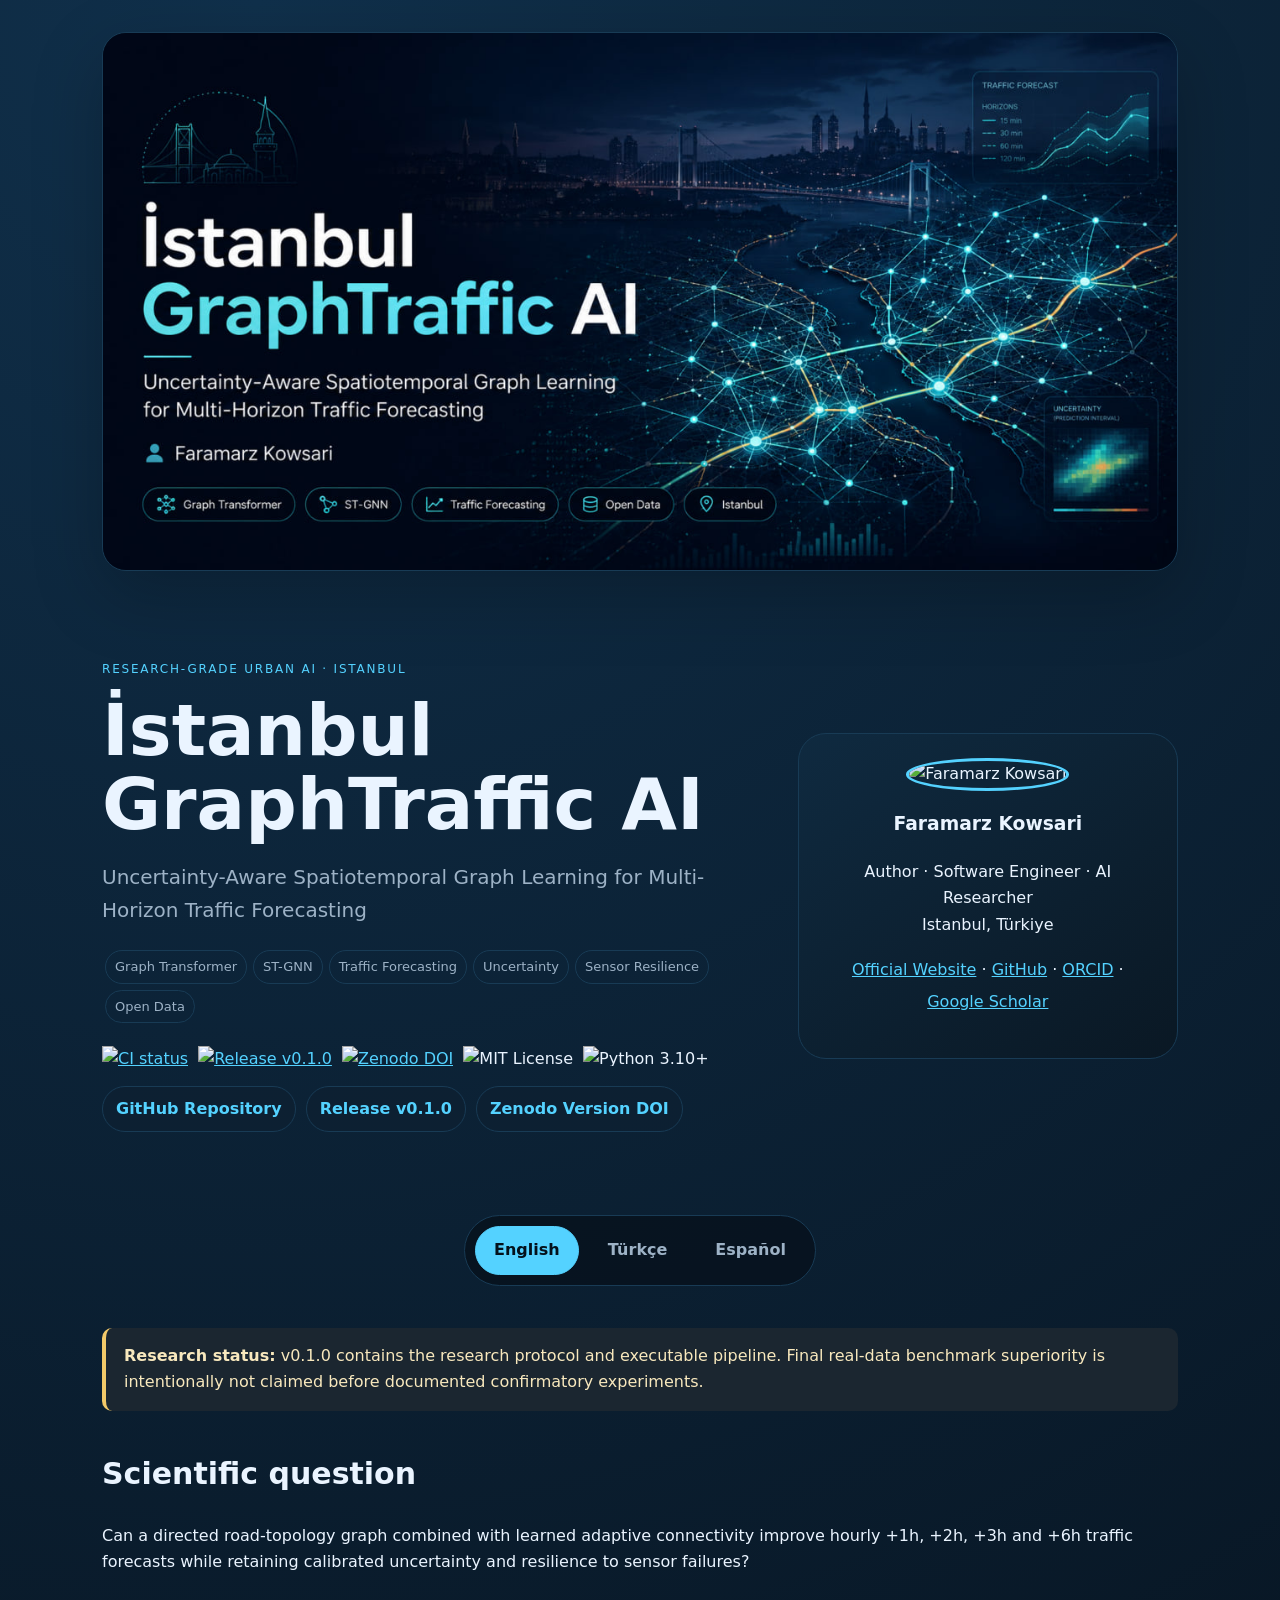
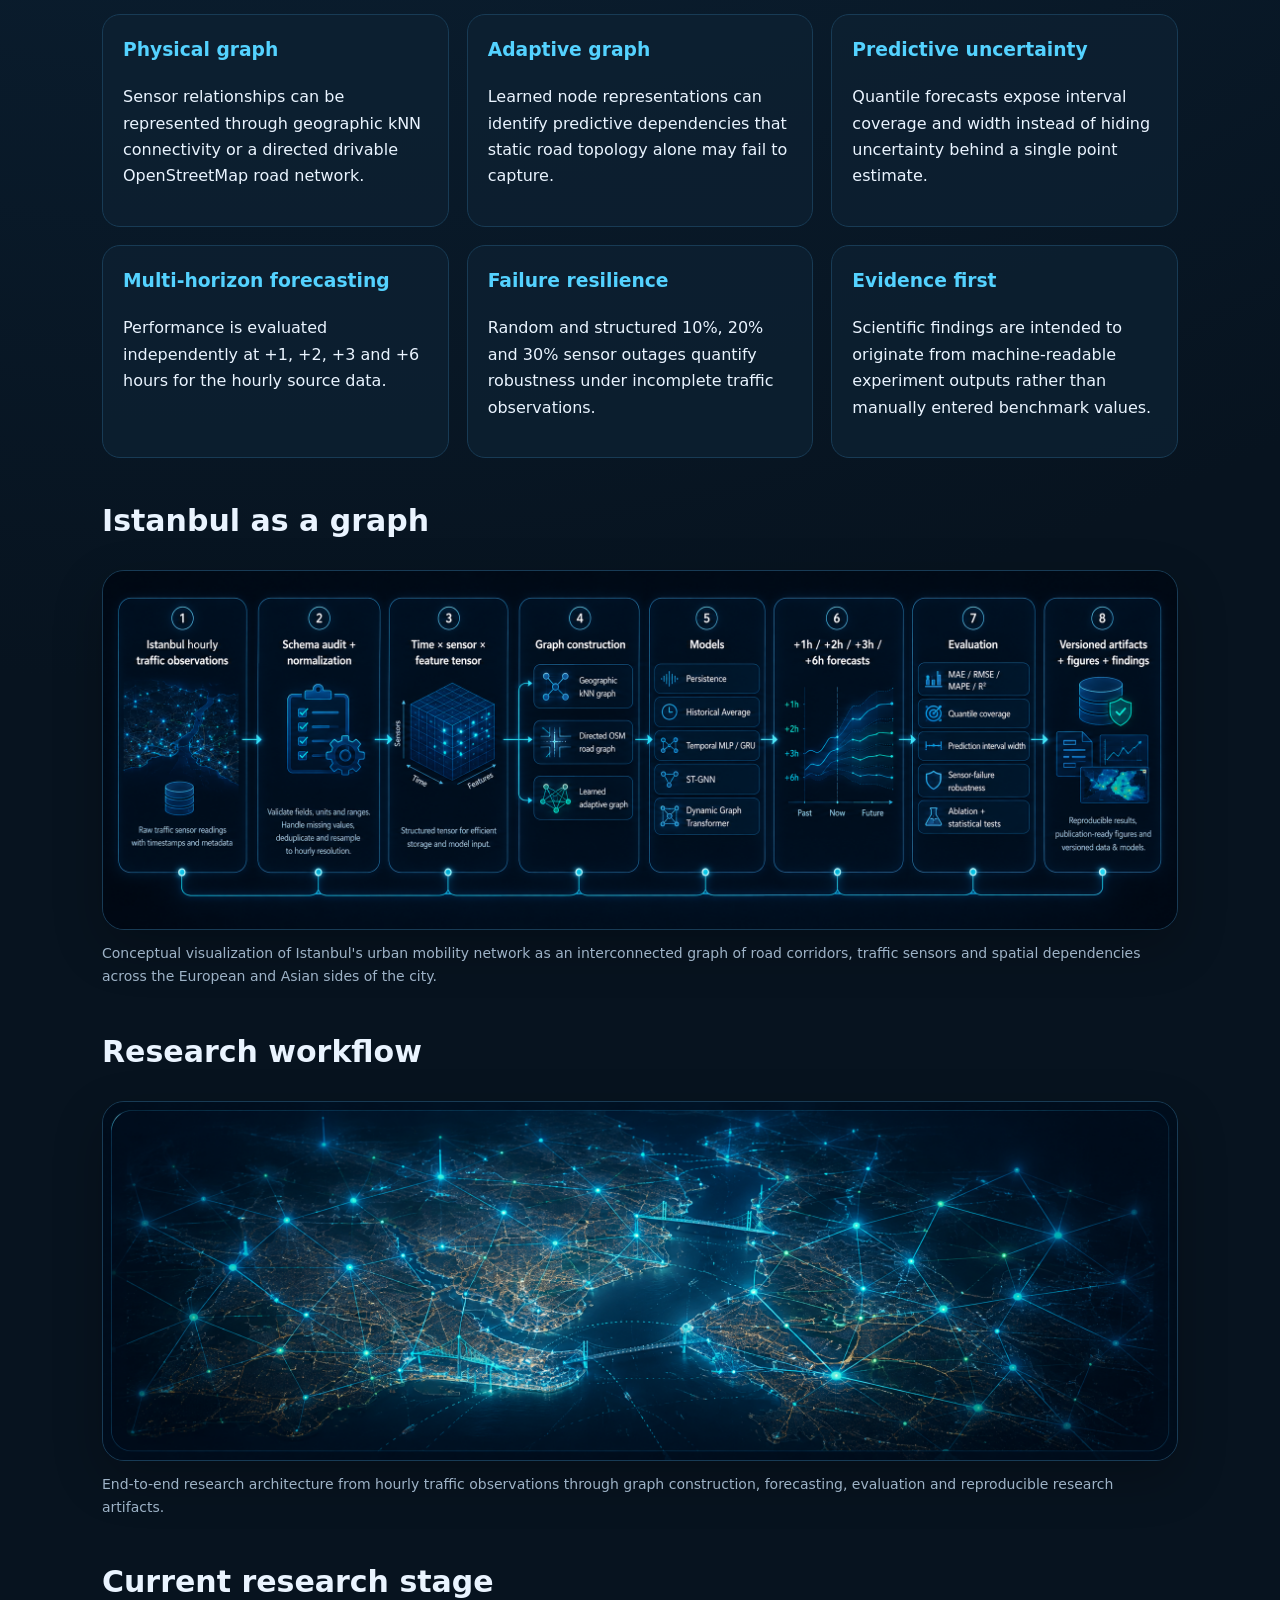
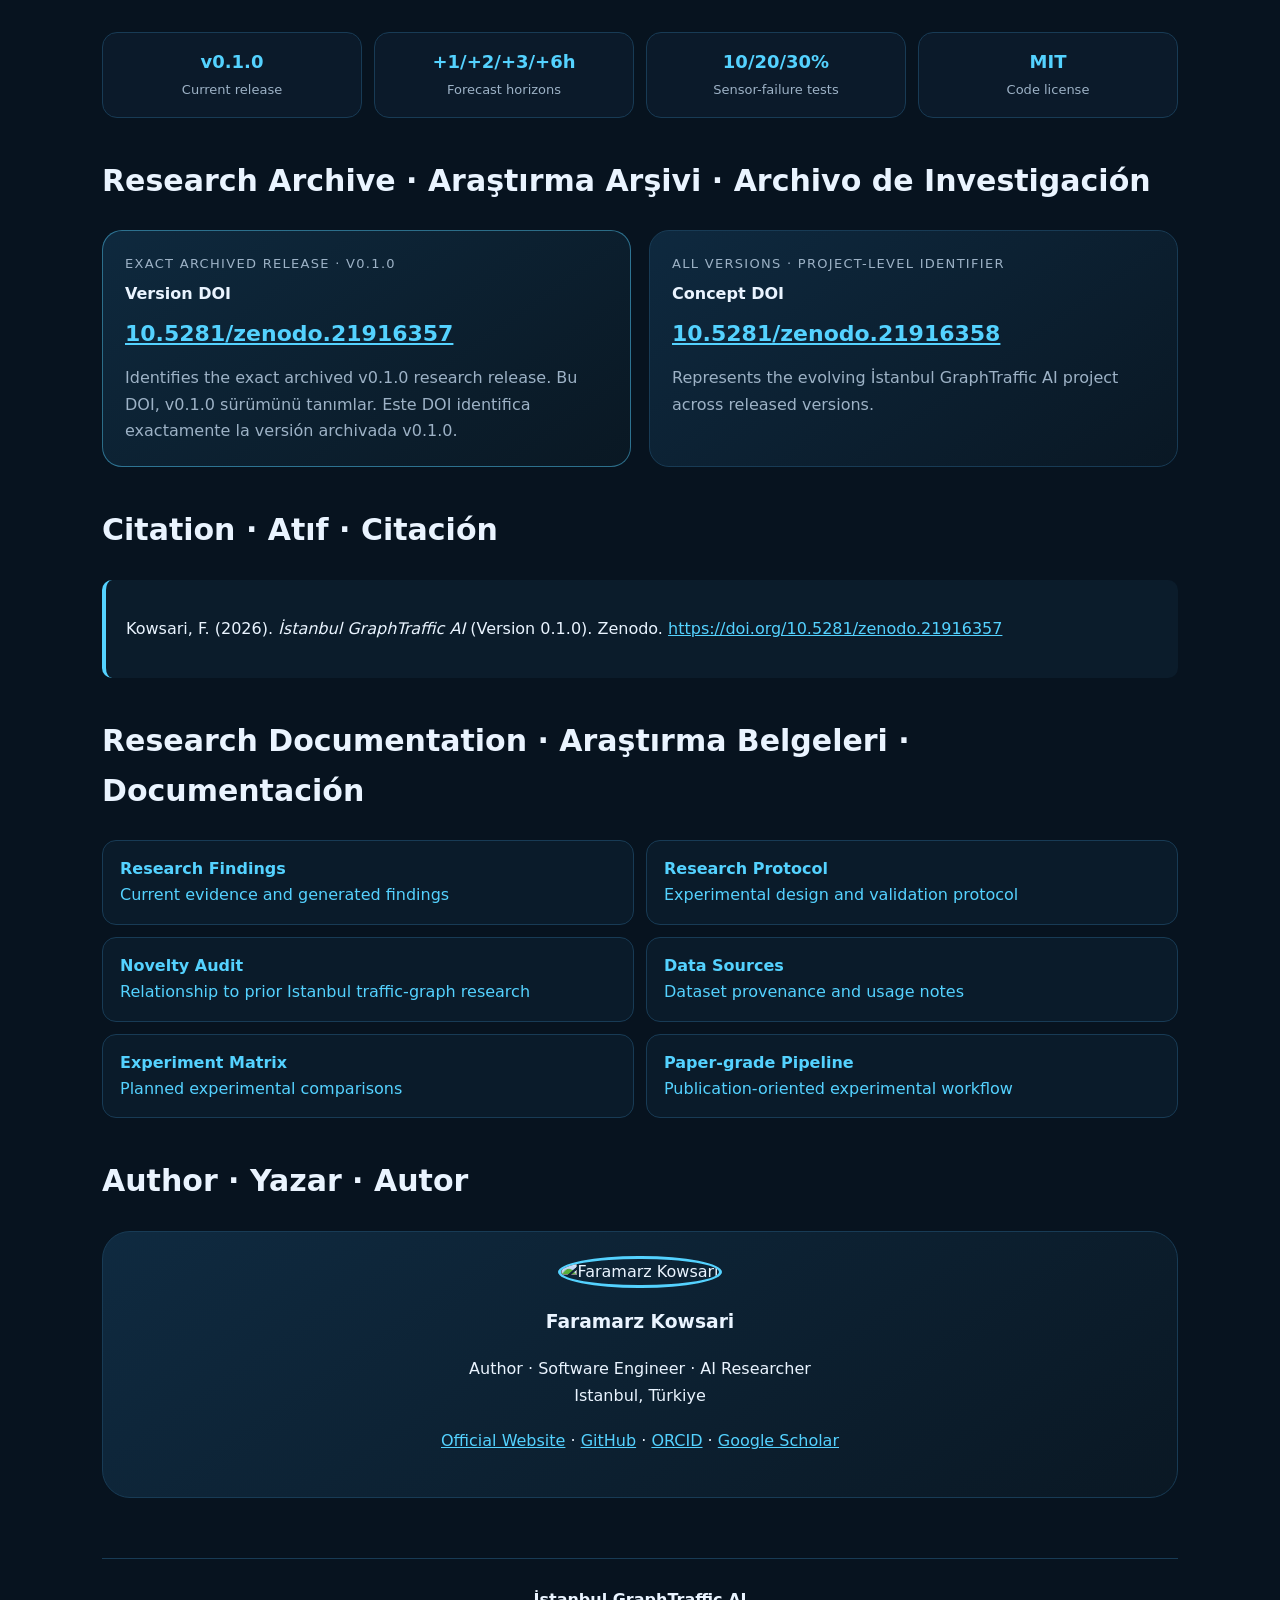
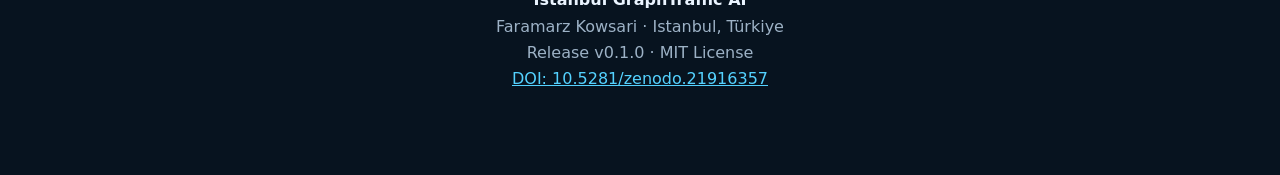
==== commit b9e87369: "Add files via upload" ====
--- a/docs/index.html
+++ b/docs/index.html
@@ -1,1409 +1,177 @@
 <!doctype html>
 <html lang="en">
 <head>
-  <meta charset="utf-8">
+<meta charset="utf-8">
+<meta name="viewport" content="width=device-width,initial-scale=1">
+<title>İstanbul GraphTraffic AI — Faramarz Kowsari</title>
+<meta name="description" content="Uncertainty-aware spatiotemporal graph learning for multi-horizon traffic forecasting in Istanbul.">
+<meta name="keywords" content="Istanbul traffic forecasting, Graph Neural Networks, GNN, Graph Transformer, ST-GNN, urban AI, traffic prediction, uncertainty quantification, intelligent transportation systems, Faramarz Kowsari">
+<meta name="author" content="Faramarz Kowsari">
+<link rel="canonical" href="https://faramarzkowsari.github.io/istanbul-graphtraffic-ai/">
+<meta property="og:type" content="website">
+<meta property="og:url" content="https://faramarzkowsari.github.io/istanbul-graphtraffic-ai/">
+<meta property="og:title" content="İstanbul GraphTraffic AI">
+<meta property="og:description" content="Graph Neural Networks, Graph Transformers, uncertainty quantification and sensor-failure resilience for multi-horizon Istanbul traffic forecasting.">
+<meta property="og:image" content="https://faramarzkowsari.github.io/istanbul-graphtraffic-ai/assets/social-preview.png">
+<meta name="twitter:card" content="summary_large_image">
+<meta name="twitter:title" content="İstanbul GraphTraffic AI">
+<meta name="twitter:description" content="Uncertainty-aware spatiotemporal graph learning for Istanbul traffic forecasting.">
+<meta name="twitter:image" content="https://faramarzkowsari.github.io/istanbul-graphtraffic-ai/assets/social-preview.png">
 
-  <meta name="viewport" content="width=device-width, initial-scale=1">
-
-  <title>İstanbul GraphTraffic AI — Faramarz Kowsari</title>
-
-  <meta
-    name="description"
-    content="Uncertainty-aware spatiotemporal graph learning for multi-horizon traffic forecasting in Istanbul."
-  >
-
-  <meta
-    name="keywords"
-    content="Istanbul traffic forecasting, Graph Neural Networks, GNN, Graph Transformer, ST-GNN, urban AI, traffic prediction, uncertainty quantification, intelligent transportation systems, Faramarz Kowsari"
-  >
-
-  <meta name="author" content="Faramarz Kowsari">
-
-  <link
-    rel="canonical"
-    href="https://faramarzkowsari.github.io/istanbul-graphtraffic-ai/"
-  >
-
-  <meta property="og:type" content="website">
-
-  <meta
-    property="og:url"
-    content="https://faramarzkowsari.github.io/istanbul-graphtraffic-ai/"
-  >
-
-  <meta
-    property="og:title"
-    content="İstanbul GraphTraffic AI"
-  >
-
-  <meta
-    property="og:description"
-    content="Graph Neural Networks, Graph Transformers, uncertainty quantification and sensor-failure resilience for multi-horizon Istanbul traffic forecasting."
-  >
-
-  <meta
-    property="og:image"
-    content="https://faramarzkowsari.github.io/istanbul-graphtraffic-ai/assets/social-preview.png"
-  >
-
-  <meta name="twitter:card" content="summary_large_image">
-
-  <meta
-    name="twitter:title"
-    content="İstanbul GraphTraffic AI"
-  >
-
-  <meta
-    name="twitter:description"
-    content="Uncertainty-aware spatiotemporal graph learning for Istanbul traffic forecasting."
-  >
-
-  <meta
-    name="twitter:image"
-    content="https://faramarzkowsari.github.io/istanbul-graphtraffic-ai/assets/social-preview.png"
-  >
-
-  <link rel="stylesheet" href="assets/site.css">
-
-  <style>
-    html {
-      scroll-behavior: smooth;
+<script type="application/ld+json">
+{
+  "@context": "https://schema.org",
+  "@graph": [
+    {
+      "@type": "Person",
+      "@id": "https://faramarzkowsari.github.io/#faramarz-kowsari",
+      "name": "Faramarz Kowsari",
+      "url": "https://faramarzkowsari.github.io/",
+      "jobTitle": "Author, Software Engineer and AI Researcher",
+      "sameAs": [
+        "https://github.com/FaramarzKowsari",
+        "https://orcid.org/0000-0003-1692-0453",
+        "https://scholar.google.com/citations?user=G7tP5WMAAAAJ&hl=en"
+      ]
+    },
+    {
+      "@type": "SoftwareSourceCode",
+      "@id": "https://faramarzkowsari.github.io/istanbul-graphtraffic-ai/#software",
+      "name": "İstanbul GraphTraffic AI",
+      "alternateName": "Istanbul GraphTraffic AI",
+      "description": "Uncertainty-aware spatiotemporal graph learning for multi-horizon traffic forecasting in Istanbul.",
+      "abstract": "A reproducible research software project for graph-based Istanbul traffic forecasting using directed road topology, adaptive graph learning, ST-GNNs, Dynamic Graph Transformers, predictive uncertainty evaluation and sensor-failure resilience.",
+      "url": "https://faramarzkowsari.github.io/istanbul-graphtraffic-ai/",
+      "mainEntityOfPage": {"@id": "https://faramarzkowsari.github.io/istanbul-graphtraffic-ai/#webpage"},
+      "codeRepository": "https://github.com/FaramarzKowsari/istanbul-graphtraffic-ai",
+      "codeSampleType": "full solution",
+      "programmingLanguage": {"@type": "ComputerLanguage", "name": "Python"},
+      "runtimePlatform": "Python 3.10+",
+      "version": "0.1.0",
+      "datePublished": "2026-08-13",
+      "dateModified": "2026-08-13",
+      "license": "https://github.com/FaramarzKowsari/istanbul-graphtraffic-ai/blob/main/LICENSE",
+      "author": {"@id": "https://faramarzkowsari.github.io/#faramarz-kowsari"},
+      "creator": {"@id": "https://faramarzkowsari.github.io/#faramarz-kowsari"},
+      "maintainer": {"@id": "https://faramarzkowsari.github.io/#faramarz-kowsari"},
+      "isAccessibleForFree": true,
+      "image": "https://faramarzkowsari.github.io/istanbul-graphtraffic-ai/assets/social-preview.png",
+      "archivedAt": "https://doi.org/10.5281/zenodo.21916357",
+      "identifier": [
+        {"@type": "PropertyValue", "propertyID": "DOI", "value": "10.5281/zenodo.21916357", "url": "https://doi.org/10.5281/zenodo.21916357"},
+        {"@type": "PropertyValue", "propertyID": "Concept DOI", "value": "10.5281/zenodo.21916358", "url": "https://doi.org/10.5281/zenodo.21916358"}
+      ],
+      "inLanguage": ["en", "tr", "es"],
+      "keywords": ["graph neural networks", "traffic forecasting", "Istanbul", "spatiotemporal learning", "graph transformer", "ST-GNN", "uncertainty quantification", "sensor-failure resilience", "urban artificial intelligence", "intelligent transportation systems"]
+    },
+    {
+      "@type": "CreativeWork",
+      "@id": "https://faramarzkowsari.github.io/istanbul-graphtraffic-ai/#research-project",
+      "name": "İstanbul GraphTraffic AI Research Project",
+      "headline": "Uncertainty-Aware Spatiotemporal Graph Learning for Multi-Horizon Traffic Forecasting",
+      "description": "A reproducible research project investigating directed road topology, adaptive graph learning, ST-GNNs and Dynamic Graph Transformers for multi-horizon Istanbul traffic forecasting, predictive uncertainty and sensor-failure resilience.",
+      "abstract": "The project investigates whether road-topology-aware and learned adaptive graph structures can improve +1h, +2h, +3h and +6h traffic forecasts while preserving uncertainty calibration and robustness under sensor outages.",
+      "url": "https://faramarzkowsari.github.io/istanbul-graphtraffic-ai/",
+      "mainEntityOfPage": {"@id": "https://faramarzkowsari.github.io/istanbul-graphtraffic-ai/#webpage"},
+      "creator": {"@id": "https://faramarzkowsari.github.io/#faramarz-kowsari"},
+      "author": {"@id": "https://faramarzkowsari.github.io/#faramarz-kowsari"},
+      "datePublished": "2026-08-13",
+      "dateModified": "2026-08-13",
+      "version": "0.1.0",
+      "creativeWorkStatus": "Research protocol and executable pipeline",
+      "isAccessibleForFree": true,
+      "license": "https://github.com/FaramarzKowsari/istanbul-graphtraffic-ai/blob/main/LICENSE",
+      "image": "https://faramarzkowsari.github.io/istanbul-graphtraffic-ai/assets/social-preview.png",
+      "inLanguage": ["en", "tr", "es"],
+      "keywords": ["Istanbul traffic forecasting", "graph neural networks", "Graph Transformer", "ST-GNN", "spatiotemporal learning", "uncertainty quantification", "sensor resilience"],
+      "identifier": [
+        {"@type": "PropertyValue", "propertyID": "DOI", "value": "10.5281/zenodo.21916357", "url": "https://doi.org/10.5281/zenodo.21916357"},
+        {"@type": "PropertyValue", "propertyID": "Concept DOI", "value": "10.5281/zenodo.21916358", "url": "https://doi.org/10.5281/zenodo.21916358"}
+      ],
+      "hasPart": [
+        {"@type": "WebPage", "name": "Research Findings", "url": "https://faramarzkowsari.github.io/istanbul-graphtraffic-ai/research-findings.html"},
+        {"@type": "CreativeWork", "name": "Research Protocol", "url": "https://github.com/FaramarzKowsari/istanbul-graphtraffic-ai/blob/main/docs/research_protocol.md"},
+        {"@type": "CreativeWork", "name": "Novelty Audit", "url": "https://github.com/FaramarzKowsari/istanbul-graphtraffic-ai/blob/main/docs/novelty_audit.md"}
+      ]
+    },
+    {
+      "@type": "WebPage",
+      "@id": "https://faramarzkowsari.github.io/istanbul-graphtraffic-ai/#webpage",
+      "url": "https://faramarzkowsari.github.io/istanbul-graphtraffic-ai/",
+      "name": "İstanbul GraphTraffic AI — Faramarz Kowsari",
+      "description": "Uncertainty-aware spatiotemporal graph learning for multi-horizon traffic forecasting in Istanbul.",
+      "author": {"@id": "https://faramarzkowsari.github.io/#faramarz-kowsari"},
+      "datePublished": "2026-08-13",
+      "dateModified": "2026-08-13",
+      "inLanguage": ["en", "tr", "es"],
+      "primaryImageOfPage": {"@type": "ImageObject", "url": "https://faramarzkowsari.github.io/istanbul-graphtraffic-ai/assets/social-preview.png"},
+      "mainEntity": [
+        {"@id": "https://faramarzkowsari.github.io/istanbul-graphtraffic-ai/#software"},
+        {"@id": "https://faramarzkowsari.github.io/istanbul-graphtraffic-ai/#research-project"}
+      ]
     }
-
-    body {
-      min-height: 100vh;
-    }
-
-    .hero-preview {
-      margin: 0 0 34px;
-      border: 1px solid var(--line);
-      border-radius: 24px;
-      overflow: hidden;
-      background: var(--panel);
-      box-shadow: 0 24px 70px rgba(0, 0, 0, .22);
-    }
-
-    .hero-preview img {
-      display: block;
-      width: 100%;
-      height: auto;
-    }
-
-    .language-switcher {
-      display: flex;
-      justify-content: center;
-      flex-wrap: wrap;
-      gap: 10px;
-      margin: 28px auto 42px;
-      padding: 10px;
-      width: fit-content;
-      max-width: 100%;
-      border: 1px solid var(--line);
-      border-radius: 999px;
-      background: rgba(7, 19, 31, .92);
-    }
-
-    .language-switcher button {
-      appearance: none;
-      border: 1px solid transparent;
-      background: transparent;
-      color: var(--muted);
-      padding: 10px 18px;
-      border-radius: 999px;
-      font: inherit;
-      font-weight: 700;
-      cursor: pointer;
-      transition:
-        background .18s ease,
-        color .18s ease,
-        border-color .18s ease;
-    }
-
-    .language-switcher button:hover {
-      color: var(--ink);
-      border-color: var(--line);
-    }
-
-    .language-switcher button.active {
-      color: #04111b;
-      background: var(--cyan);
-      border-color: var(--cyan);
-    }
-
-    .language-panel {
-      display: none;
-    }
-
-    .language-panel.active {
-      display: block;
-    }
-
-    .hero-actions {
-      display: flex;
-      flex-wrap: wrap;
-      gap: 10px;
-      margin-top: 22px;
-    }
-
-    .hero-actions a {
-      display: inline-flex;
-      align-items: center;
-      gap: 7px;
-      padding: 9px 13px;
-      border: 1px solid var(--line);
-      border-radius: 999px;
-      text-decoration: none;
-      font-weight: 600;
-      background: rgba(13, 32, 49, .62);
-    }
-
-    .hero-actions a:hover {
-      border-color: var(--cyan);
-    }
-
-    .badge-row {
-      display: flex;
-      flex-wrap: wrap;
-      gap: 8px;
-      margin-top: 18px;
-      align-items: center;
-    }
-
-    .badge-row img {
-      display: block;
-      height: 20px;
-    }
-
-    .graph-image,
-    .workflow-image {
-      margin-top: 22px;
-      border: 1px solid var(--line);
-      border-radius: 22px;
-      overflow: hidden;
-      background: var(--panel);
-      box-shadow: 0 18px 50px rgba(0, 0, 0, .24);
-    }
-
-    .graph-image img,
-    .workflow-image img {
-      display: block;
-      width: 100%;
-      height: auto;
-    }
-
-    .graph-caption,
-    .workflow-caption {
-      margin-top: 12px;
-      color: var(--muted);
-      font-size: 14px;
-      line-height: 1.65;
-    }
-
-    .archive {
-      display: grid;
-      grid-template-columns: repeat(2, 1fr);
-      gap: 18px;
-    }
-
-    .archive-card {
-      background: linear-gradient(
-        145deg,
-        rgba(15, 42, 64, .95),
-        rgba(10, 24, 36, .95)
-      );
-      border: 1px solid var(--line);
-      border-radius: 20px;
-      padding: 22px;
-    }
-
-    .archive-card.primary {
-      border-color: rgba(84, 210, 255, .45);
-      box-shadow: inset 0 0 35px rgba(84, 210, 255, .04);
-    }
-
-    .archive-label {
-      color: var(--muted);
-      font-size: 13px;
-      text-transform: uppercase;
-      letter-spacing: .1em;
-      margin-bottom: 7px;
-    }
-
-    .doi {
-      display: block;
-      margin: 8px 0 13px;
-      font-size: clamp(17px, 2vw, 22px);
-      font-weight: 750;
-      word-break: break-word;
-      color: var(--cyan);
-    }
-
-    .archive-note {
-      color: var(--muted);
-      margin: 0;
-    }
-
-    .citation-box {
-      padding: 20px;
-      border-left: 4px solid var(--cyan);
-      background: rgba(13, 32, 49, .7);
-      border-radius: 10px;
-    }
-
-    .citation-box p {
-      margin: 0;
-    }
-
-    .status-grid {
-      display: grid;
-      grid-template-columns: repeat(4, 1fr);
-      gap: 12px;
-      margin-top: 18px;
-    }
-
-    .status-item {
-      text-align: center;
-      border: 1px solid var(--line);
-      border-radius: 15px;
-      padding: 14px 10px;
-      background: rgba(13, 32, 49, .62);
-    }
-
-    .status-item strong {
-      display: block;
-      color: var(--cyan);
-      font-size: 18px;
-    }
-
-    .status-item span {
-      color: var(--muted);
-      font-size: 13px;
-    }
-
-    .doc-links {
-      display: grid;
-      grid-template-columns: repeat(2, 1fr);
-      gap: 12px;
-    }
-
-    .doc-links a {
-      display: block;
-      padding: 15px 17px;
-      border: 1px solid var(--line);
-      border-radius: 14px;
-      background: rgba(13, 32, 49, .65);
-      text-decoration: none;
-    }
-
-    .doc-links a:hover {
-      border-color: var(--cyan);
-    }
-
-    .author-links {
-      margin-top: 12px;
-      line-height: 2;
-    }
-
-    footer {
-      margin-top: 60px;
-      padding: 28px 0 10px;
-      border-top: 1px solid var(--line);
-      color: var(--muted);
-      text-align: center;
-    }
-
-    footer strong {
-      color: var(--ink);
-    }
-
-    .footer-doi {
-      display: inline-block;
-      margin-top: 8px;
-    }
-
-    @media (max-width: 900px) {
-      .archive,
-      .doc-links {
-        grid-template-columns: 1fr;
-      }
-
-      .status-grid {
-        grid-template-columns: repeat(2, 1fr);
-      }
-    }
-
-    @media (max-width: 600px) {
-      .language-switcher {
-        border-radius: 20px;
-        width: 100%;
-      }
-
-      .language-switcher button {
-        flex: 1;
-        padding: 9px 8px;
-      }
-
-      .status-grid {
-        grid-template-columns: 1fr;
-      }
-
-      .graph-image,
-      .workflow-image {
-        border-radius: 16px;
-      }
-    }
-  </style>
-</head>
-
-<body>
-
-<main class="wrap">
-
-  <!-- HERO -->
-
-  <div class="hero-preview">
-    <img
-      src="assets/social-preview.png"
-      alt="İstanbul GraphTraffic AI research project"
-    >
-  </div>
-
-  <header>
-
-    <div class="hero">
-
-      <div class="eyebrow">
-        Research-grade Urban AI · Istanbul
-      </div>
-
-      <h1>
-        İstanbul<br>
-        GraphTraffic AI
-      </h1>
-
-      <p>
-        Uncertainty-Aware Spatiotemporal Graph Learning
-        for Multi-Horizon Traffic Forecasting
-      </p>
-
-      <div>
-        <span class="tag">Graph Transformer</span>
-        <span class="tag">ST-GNN</span>
-        <span class="tag">Traffic Forecasting</span>
-        <span class="tag">Uncertainty</span>
-        <span class="tag">Sensor Resilience</span>
-        <span class="tag">Open Data</span>
-      </div>
-
-      <div class="badge-row">
-
-        <a
-          href="https://github.com/FaramarzKowsari/istanbul-graphtraffic-ai/actions"
-          target="_blank"
-          rel="noopener"
-        >
-          <img
-            src="https://img.shields.io/github/actions/workflow/status/FaramarzKowsari/istanbul-graphtraffic-ai/ci.yml?branch=main&label=CI"
-            alt="CI status"
-          >
-        </a>
-
-        <a
-          href="https://github.com/FaramarzKowsari/istanbul-graphtraffic-ai/releases/tag/v0.1.0"
-          target="_blank"
-          rel="noopener"
-        >
-          <img
-            src="https://img.shields.io/badge/release-v0.1.0-blue"
-            alt="Release v0.1.0"
-          >
-        </a>
-
-        <a
-          href="https://doi.org/10.5281/zenodo.21916357"
-          target="_blank"
-          rel="noopener"
-        >
-          <img
-            src="https://img.shields.io/badge/DOI-10.5281%2Fzenodo.21916357-blue"
-            alt="Zenodo DOI 10.5281/zenodo.21916357"
-          >
-        </a>
-
-        <img
-          src="https://img.shields.io/badge/license-MIT-green"
-          alt="MIT License"
-        >
-
-        <img
-          src="https://img.shields.io/badge/python-3.10%2B-blue"
-          alt="Python 3.10+"
-        >
-
-      </div>
-
-      <div class="hero-actions">
-
-        <a
-          href="https://github.com/FaramarzKowsari/istanbul-graphtraffic-ai"
-          target="_blank"
-          rel="noopener"
-        >
-          GitHub Repository
-        </a>
-
-        <a
-          href="https://github.com/FaramarzKowsari/istanbul-graphtraffic-ai/releases/tag/v0.1.0"
-          target="_blank"
-          rel="noopener"
-        >
-          Release v0.1.0
-        </a>
-
-        <a
-          href="https://doi.org/10.5281/zenodo.21916357"
-          target="_blank"
-          rel="noopener"
-        >
-          Zenodo Version DOI
-        </a>
-
-      </div>
-
-    </div>
-
-    <aside class="profile">
-
-      <img
-        src="https://avatars.githubusercontent.com/u/105053743?v=4&s=512"
-        alt="Faramarz Kowsari"
-      >
-
-      <h3>Faramarz Kowsari</h3>
-
-      <p>
-        Author · Software Engineer · AI Researcher<br>
-        Istanbul, Türkiye
-      </p>
-
-      <p class="author-links">
-
-        <a
-          href="https://faramarzkowsari.github.io"
-          target="_blank"
-          rel="noopener"
-        >
-          Official Website
-        </a>
-
-        ·
-
-        <a
-          href="https://github.com/FaramarzKowsari"
-          target="_blank"
-          rel="noopener"
-        >
-          GitHub
-        </a>
-
-        ·
-
-        <a
-          href="https://orcid.org/0000-0003-1692-0453"
-          target="_blank"
-          rel="noopener"
-        >
-          ORCID
-        </a>
-
-        ·
-
-        <a
-          href="https://scholar.google.com/citations?user=G7tP5WMAAAAJ&hl=en"
-          target="_blank"
-          rel="noopener"
-        >
-          Google Scholar
-        </a>
-
-      </p>
-
-    </aside>
-
-  </header>
-
-  <!-- LANGUAGE SWITCHER -->
-
-  <nav
-    class="language-switcher"
-    aria-label="Language selector"
-  >
-
-    <button
-      class="lang-btn active"
-      data-lang="en"
-      type="button"
-      aria-pressed="true"
-    >
-      English
-    </button>
-
-    <button
-      class="lang-btn"
-      data-lang="tr"
-      type="button"
-      aria-pressed="false"
-    >
-      Türkçe
-    </button>
-
-    <button
-      class="lang-btn"
-      data-lang="es"
-      type="button"
-      aria-pressed="false"
-    >
-      Español
-    </button>
-
-  </nav>
-
-  <!-- ENGLISH -->
-
-  <div
-    id="lang-en"
-    class="language-panel active"
-  >
-
-    <div class="notice">
-
-      <strong>Research status:</strong>
-
-      v0.1.0 contains the research protocol and executable pipeline.
-      Final real-data benchmark superiority is intentionally not claimed
-      before documented confirmatory experiments.
-
-    </div>
-
-    <section>
-
-      <h2>Scientific question</h2>
-
-      <p>
-        Can a directed road-topology graph combined with learned adaptive
-        connectivity improve hourly +1h, +2h, +3h and +6h traffic forecasts
-        while retaining calibrated uncertainty and resilience to sensor
-        failures?
-      </p>
-
-    </section>
-
-    <section class="grid">
-
-      <div class="card">
-        <h3>Physical graph</h3>
-        <p>
-          Sensor relationships can be represented through geographic kNN
-          connectivity or a directed drivable OpenStreetMap road network.
-        </p>
-      </div>
-
-      <div class="card">
-        <h3>Adaptive graph</h3>
-        <p>
-          Learned node representations can identify predictive dependencies
-          that static road topology alone may fail to capture.
-        </p>
-      </div>
-
-      <div class="card">
-        <h3>Predictive uncertainty</h3>
-        <p>
-          Quantile forecasts expose interval coverage and width instead of
-          hiding uncertainty behind a single point estimate.
-        </p>
-      </div>
-
-      <div class="card">
-        <h3>Multi-horizon forecasting</h3>
-        <p>
-          Performance is evaluated independently at +1, +2, +3 and +6 hours
-          for the hourly source data.
-        </p>
-      </div>
-
-      <div class="card">
-        <h3>Failure resilience</h3>
-        <p>
-          Random and structured 10%, 20% and 30% sensor outages quantify
-          robustness under incomplete traffic observations.
-        </p>
-      </div>
-
-      <div class="card">
-        <h3>Evidence first</h3>
-        <p>
-          Scientific findings are intended to originate from machine-readable
-          experiment outputs rather than manually entered benchmark values.
-        </p>
-      </div>
-
-    </section>
-
-    <section>
-
-      <h2>Istanbul as a graph</h2>
-
-      <div class="graph-image">
-        <img
-          src="assets/istanbul-graph-network.png"
-          alt="Istanbul traffic sensor and road network represented as a graph"
-          loading="lazy"
-        >
-      </div>
-
-      <p class="graph-caption">
-        Conceptual visualization of Istanbul's urban mobility network as an
-        interconnected graph of road corridors, traffic sensors and spatial
-        dependencies across the European and Asian sides of the city.
-      </p>
-
-    </section>
-
-    <section>
-
-      <h2>Research workflow</h2>
-
-      <div class="workflow-image">
-        <img
-          src="assets/research-workflow.png"
-          alt="İstanbul GraphTraffic AI research workflow from traffic observations to versioned research findings"
-          loading="lazy"
-        >
-      </div>
-
-      <p class="workflow-caption">
-        End-to-end research architecture: hourly traffic observations are
-        audited and normalized, transformed into spatiotemporal tensors,
-        connected through alternative graph structures, processed by baseline
-        and graph-learning models, evaluated across multiple forecasting
-        horizons, and preserved as reproducible research artifacts.
-      </p>
-
-    </section>
-
-    <section>
-
-      <h2>Current research stage</h2>
-
-      <div class="status-grid">
-
-        <div class="status-item">
-          <strong>v0.1.0</strong>
-          <span>Current release</span>
-        </div>
-
-        <div class="status-item">
-          <strong>+1/+2/+3/+6h</strong>
-          <span>Forecast horizons</span>
-        </div>
-
-        <div class="status-item">
-          <strong>10/20/30%</strong>
-          <span>Sensor-failure tests</span>
-        </div>
-
-        <div class="status-item">
-          <strong>MIT</strong>
-          <span>Code license</span>
-        </div>
-
-      </div>
-
-      <p>
-        The repository is prepared for data audit, real graph construction,
-        baseline benchmarking and confirmatory experiments. Synthetic data are
-        provided only to verify end-to-end pipeline execution.
-      </p>
-
-    </section>
-
-  </div>
-
-  <!-- TURKISH -->
-
-  <div
-    id="lang-tr"
-    class="language-panel"
-  >
-
-    <div class="notice">
-
-      <strong>Araştırma durumu:</strong>
-
-      v0.1.0 araştırma protokolünü ve çalıştırılabilir pipeline'ı içerir.
-      Gerçek veri üzerinde doğrulayıcı deneyler tamamlanmadan nihai benchmark
-      üstünlüğü iddia edilmez.
-
-    </div>
-
-    <section>
-
-      <h2>Bilimsel soru</h2>
-
-      <p>
-        Yönlü yol topolojisi ile öğrenilebilir adaptif bağlantıları birleştiren
-        bir grafik modeli; belirsizlik kalibrasyonunu ve sensör arızalarına
-        dayanıklılığı koruyarak +1, +2, +3 ve +6 saatlik İstanbul trafik
-        tahminlerini geliştirebilir mi?
-      </p>
-
-    </section>
-
-    <section class="grid">
-
-      <div class="card">
-        <h3>Fiziksel grafik</h3>
-        <p>
-          Sensör ilişkileri coğrafi kNN bağlantılarıyla veya yönlü,
-          sürüşe uygun OpenStreetMap yol ağı üzerinden modellenebilir.
-        </p>
-      </div>
-
-      <div class="card">
-        <h3>Adaptif grafik</h3>
-        <p>
-          Öğrenilen düğüm temsilleri, sabit yol topolojisinin tek başına
-          yakalayamadığı tahmine yönelik bağımlılıkları ortaya çıkarabilir.
-        </p>
-      </div>
-
-      <div class="card">
-        <h3>Tahmin belirsizliği</h3>
-        <p>
-          Quantile çıktıları yalnızca tek bir tahmin değeri vermek yerine
-          tahmin aralıklarını, coverage değerlerini ve aralık genişliğini
-          ölçmeyi sağlar.
-        </p>
-      </div>
-
-      <div class="card">
-        <h3>Çok ufuklu tahmin</h3>
-        <p>
-          Saatlik veri için performans +1, +2, +3 ve +6 saat ufuklarında
-          ayrı ayrı değerlendirilir.
-        </p>
-      </div>
-
-      <div class="card">
-        <h3>Sensör arızası dayanıklılığı</h3>
-        <p>
-          Rastgele ve yapısal %10, %20 ve %30 sensör kaybı senaryoları
-          model dayanıklılığını ölçer.
-        </p>
-      </div>
-
-      <div class="card">
-        <h3>Önce kanıt</h3>
-        <p>
-          Bilimsel bulguların manuel olarak HTML'e yazılması yerine,
-          makine tarafından okunabilir deney çıktılarından üretilmesi
-          hedeflenir.
-        </p>
-      </div>
-
-    </section>
-
-    <section>
-
-      <h2>Bir grafik olarak İstanbul</h2>
-
-      <div class="graph-image">
-        <img
-          src="assets/istanbul-graph-network.png"
-          alt="İstanbul trafik sensörleri ve yol ağının grafik gösterimi"
-          loading="lazy"
-        >
-      </div>
-
-      <p class="graph-caption">
-        İstanbul'un Avrupa ve Asya yakalarındaki yol koridorları, trafik
-        sensörleri ve mekânsal bağımlılıkların birbirine bağlı bir grafik
-        ağı olarak kavramsal gösterimi.
-      </p>
-
-    </section>
-
-    <section>
-
-      <h2>Araştırma akışı</h2>
-
-      <div class="workflow-image">
-        <img
-          src="assets/research-workflow.png"
-          alt="İstanbul GraphTraffic AI araştırma iş akışı"
-          loading="lazy"
-        >
-      </div>
-
-      <p class="workflow-caption">
-        Uçtan uca araştırma mimarisi; saatlik trafik gözlemlerinin denetlenmesi
-        ve normalleştirilmesinden zamansal-mekânsal tensörlere, alternatif
-        grafik yapılarına, tahmin modellerine, çok ufuklu değerlendirmeye ve
-        sürümlenmiş yeniden üretilebilir araştırma çıktılarına kadar tüm süreci
-        gösterir.
-      </p>
-
-    </section>
-
-    <section>
-
-      <h2>Güncel araştırma aşaması</h2>
-
-      <div class="status-grid">
-
-        <div class="status-item">
-          <strong>v0.1.0</strong>
-          <span>Güncel sürüm</span>
-        </div>
-
-        <div class="status-item">
-          <strong>+1/+2/+3/+6</strong>
-          <span>Saatlik tahmin ufukları</span>
-        </div>
-
-        <div class="status-item">
-          <strong>%10/%20/%30</strong>
-          <span>Sensör arızası testleri</span>
-        </div>
-
-        <div class="status-item">
-          <strong>MIT</strong>
-          <span>Kod lisansı</span>
-        </div>
-
-      </div>
-
-      <p>
-        Depo; veri denetimi, gerçek grafik oluşturma, baseline benchmark'ları
-        ve doğrulayıcı deneyler için hazırlanmıştır. Sentetik veri yalnızca
-        pipeline'ın uçtan uca doğru çalıştığını doğrulamak amacıyla kullanılır.
-      </p>
-
-    </section>
-
-  </div>
-
-  <!-- SPANISH -->
-
-  <div
-    id="lang-es"
-    class="language-panel"
-  >
-
-    <div class="notice">
-
-      <strong>Estado de la investigación:</strong>
-
-      v0.1.0 contiene el protocolo de investigación y el pipeline ejecutable.
-      No se afirma una superioridad definitiva en benchmarks de datos reales
-      antes de completar los experimentos confirmatorios documentados.
-
-    </div>
-
-    <section>
-
-      <h2>Pregunta científica</h2>
-
-      <p>
-        ¿Puede un grafo dirigido basado en la topología viaria, combinado con
-        conexiones adaptativas aprendidas, mejorar las predicciones de tráfico
-        de Estambul a +1, +2, +3 y +6 horas manteniendo una incertidumbre
-        calibrada y resiliencia frente a fallos de sensores?
-      </p>
-
-    </section>
-
-    <section class="grid">
-
-      <div class="card">
-        <h3>Grafo físico</h3>
-        <p>
-          Las relaciones entre sensores pueden representarse mediante
-          conectividad geográfica kNN o una red viaria dirigida y transitable
-          obtenida de OpenStreetMap.
-        </p>
-      </div>
-
-      <div class="card">
-        <h3>Grafo adaptativo</h3>
-        <p>
-          Las representaciones aprendidas de los nodos pueden descubrir
-          dependencias predictivas que la topología física estática no
-          consigue capturar por sí sola.
-        </p>
-      </div>
-
-      <div class="card">
-        <h3>Incertidumbre predictiva</h3>
-        <p>
-          Las predicciones por cuantiles permiten evaluar cobertura y anchura
-          de los intervalos en lugar de ocultar la incertidumbre detrás de una
-          única estimación puntual.
-        </p>
-      </div>
-
-      <div class="card">
-        <h3>Predicción multihorizonte</h3>
-        <p>
-          El rendimiento se evalúa de forma independiente para horizontes
-          de +1, +2, +3 y +6 horas sobre los datos horarios.
-        </p>
-      </div>
-
-      <div class="card">
-        <h3>Resiliencia ante fallos</h3>
-        <p>
-          Escenarios aleatorios y estructurados con pérdida del 10 %, 20 %
-          y 30 % de sensores permiten cuantificar la robustez del modelo.
-        </p>
-      </div>
-
-      <div class="card">
-        <h3>Primero la evidencia</h3>
-        <p>
-          Los resultados científicos deben generarse a partir de salidas
-          experimentales legibles por máquina, y no mediante cifras de
-          benchmark introducidas manualmente.
-        </p>
-      </div>
-
-    </section>
-
-    <section>
-
-      <h2>Estambul como grafo</h2>
-
-      <div class="graph-image">
-        <img
-          src="assets/istanbul-graph-network.png"
-          alt="Red viaria y sensores de tráfico de Estambul representados como grafo"
-          loading="lazy"
-        >
-      </div>
-
-      <p class="graph-caption">
-        Visualización conceptual de la movilidad urbana de Estambul como una
-        red interconectada de corredores viarios, sensores de tráfico y
-        dependencias espaciales entre las zonas europea y asiática.
-      </p>
-
-    </section>
-
-    <section>
-
-      <h2>Flujo de investigación</h2>
-
-      <div class="workflow-image">
-        <img
-          src="assets/research-workflow.png"
-          alt="Flujo de investigación de İstanbul GraphTraffic AI"
-          loading="lazy"
-        >
-      </div>
-
-      <p class="workflow-caption">
-        La arquitectura de investigación de extremo a extremo abarca la
-        auditoría y normalización de las observaciones horarias, la construcción
-        de tensores espaciotemporales, los grafos alternativos, los modelos
-        predictivos, la evaluación multihorizonte y la conservación de
-        resultados reproducibles y versionados.
-      </p>
-
-    </section>
-
-    <section>
-
-      <h2>Fase actual de investigación</h2>
-
-      <div class="status-grid">
-
-        <div class="status-item">
-          <strong>v0.1.0</strong>
-          <span>Versión actual</span>
-        </div>
-
-        <div class="status-item">
-          <strong>+1/+2/+3/+6 h</strong>
-          <span>Horizontes predictivos</span>
-        </div>
-
-        <div class="status-item">
-          <strong>10/20/30 %</strong>
-          <span>Pruebas de fallos</span>
-        </div>
-
-        <div class="status-item">
-          <strong>MIT</strong>
-          <span>Licencia del código</span>
-        </div>
-
-      </div>
-
-      <p>
-        El repositorio está preparado para auditoría de datos, construcción
-        del grafo real, benchmarking de modelos base y experimentos
-        confirmatorios. Los datos sintéticos se utilizan exclusivamente para
-        verificar la ejecución completa del pipeline.
-      </p>
-
-    </section>
-
-  </div>
-
-  <!-- RESEARCH ARCHIVE -->
-
-  <section id="archive">
-
-    <h2>
-      Research Archive · Araştırma Arşivi · Archivo de Investigación
-    </h2>
-
-    <div class="archive">
-
-      <div class="archive-card primary">
-
-        <div class="archive-label">
-          Exact archived release · v0.1.0
-        </div>
-
-        <strong>Version DOI</strong>
-
-        <a
-          class="doi"
-          href="https://doi.org/10.5281/zenodo.21916357"
-          target="_blank"
-          rel="noopener"
-        >
-          10.5281/zenodo.21916357
-        </a>
-
-        <p class="archive-note">
-          Identifies the exact archived v0.1.0 research release.
-          Bu DOI, v0.1.0 sürümünü tanımlar.
-          Este DOI identifica exactamente la versión archivada v0.1.0.
-        </p>
-
-      </div>
-
-      <div class="archive-card">
-
-        <div class="archive-label">
-          All versions · Project-level identifier
-        </div>
-
-        <strong>Concept DOI</strong>
-
-        <a
-          class="doi"
-          href="https://doi.org/10.5281/zenodo.21916358"
-          target="_blank"
-          rel="noopener"
-        >
-          10.5281/zenodo.21916358
-        </a>
-
-        <p class="archive-note">
-          Represents the evolving İstanbul GraphTraffic AI project across
-          released versions.
-        </p>
-
-      </div>
-
-    </div>
-
-  </section>
-
-  <!-- CITATION -->
-
-  <section>
-
-    <h2>
-      Citation · Atıf · Citación
-    </h2>
-
-    <div class="citation-box">
-
-      <p>
-        Kowsari, F. (2026).
-        <em>İstanbul GraphTraffic AI</em>
-        (Version 0.1.0).
-        Zenodo.
-        <a
-          href="https://doi.org/10.5281/zenodo.21916357"
-          target="_blank"
-          rel="noopener"
-        >
-          https://doi.org/10.5281/zenodo.21916357
-        </a>
-      </p>
-
-    </div>
-
-  </section>
-
-  <!-- DOCUMENTATION -->
-
-  <section>
-
-    <h2>
-      Research Documentation · Araştırma Belgeleri · Documentación
-    </h2>
-
-    <div class="doc-links">
-
-      <a href="research-findings.html">
-        <strong>Research Findings</strong><br>
-        Current evidence and generated findings
-      </a>
-
-      <a
-        href="https://github.com/FaramarzKowsari/istanbul-graphtraffic-ai/blob/main/docs/research_protocol.md"
-        target="_blank"
-        rel="noopener"
-      >
-        <strong>Research Protocol</strong><br>
-        Experimental design and validation protocol
-      </a>
-
-      <a
-        href="https://github.com/FaramarzKowsari/istanbul-graphtraffic-ai/blob/main/docs/novelty_audit.md"
-        target="_blank"
-        rel="noopener"
-      >
-        <strong>Novelty Audit</strong><br>
-        Relationship to prior Istanbul traffic-graph research
-      </a>
-
-      <a
-        href="https://github.com/FaramarzKowsari/istanbul-graphtraffic-ai/blob/main/docs/data_sources.md"
-        target="_blank"
-        rel="noopener"
-      >
-        <strong>Data Sources</strong><br>
-        Dataset provenance and usage notes
-      </a>
-
-      <a
-        href="https://github.com/FaramarzKowsari/istanbul-graphtraffic-ai/blob/main/docs/experiment_matrix.md"
-        target="_blank"
-        rel="noopener"
-      >
-        <strong>Experiment Matrix</strong><br>
-        Planned experimental comparisons
-      </a>
-
-      <a
-        href="https://github.com/FaramarzKowsari/istanbul-graphtraffic-ai/blob/main/docs/paper_grade_pipeline.md"
-        target="_blank"
-        rel="noopener"
-      >
-        <strong>Paper-grade Pipeline</strong><br>
-        Publication-oriented experimental workflow
-      </a>
-
-    </div>
-
-  </section>
-
-  <!-- AUTHOR -->
-
-  <section>
-
-    <h2>
-      Author · Yazar · Autor
-    </h2>
-
-    <div class="profile">
-
-      <img
-        src="https://avatars.githubusercontent.com/u/105053743?v=4&s=512"
-        alt="Faramarz Kowsari"
-      >
-
-      <h3>Faramarz Kowsari</h3>
-
-      <p>
-        Author · Software Engineer · AI Researcher<br>
-        Istanbul, Türkiye
-      </p>
-
-      <p class="author-links">
-
-        <a
-          href="https://faramarzkowsari.github.io"
-          target="_blank"
-          rel="noopener"
-        >
-          Official Website
-        </a>
-
-        ·
-
-        <a
-          href="https://github.com/FaramarzKowsari"
-          target="_blank"
-          rel="noopener"
-        >
-          GitHub
-        </a>
-
-        ·
-
-        <a
-          href="https://orcid.org/0000-0003-1692-0453"
-          target="_blank"
-          rel="noopener"
-        >
-          ORCID
-        </a>
-
-        ·
-
-        <a
-          href="https://scholar.google.com/citations?user=G7tP5WMAAAAJ&hl=en"
-          target="_blank"
-          rel="noopener"
-        >
-          Google Scholar
-        </a>
-
-      </p>
-
-    </div>
-
-  </section>
-
-  <!-- FOOTER -->
-
-  <footer>
-
-    <strong>
-      İstanbul GraphTraffic AI
-    </strong>
-
-    <br>
-
-    Faramarz Kowsari · Istanbul, Türkiye
-
-    <br>
-
-    Release v0.1.0 · MIT License
-
-    <br>
-
-    <a
-      class="footer-doi"
-      href="https://doi.org/10.5281/zenodo.21916357"
-      target="_blank"
-      rel="noopener"
-    >
-      DOI: 10.5281/zenodo.21916357
-    </a>
-
-  </footer>
-
-</main>
-
-<script>
-  const buttons = document.querySelectorAll(".lang-btn");
-  const panels = document.querySelectorAll(".language-panel");
-  const supportedLanguages = ["en", "tr", "es"];
-
-  function setLanguage(lang) {
-
-    if (!supportedLanguages.includes(lang)) {
-      lang = "en";
-    }
-
-    panels.forEach(panel => {
-      panel.classList.remove("active");
-    });
-
-    buttons.forEach(button => {
-      button.classList.remove("active");
-      button.setAttribute("aria-pressed", "false");
-    });
-
-    const selectedPanel =
-      document.getElementById("lang-" + lang);
-
-    const selectedButton =
-      document.querySelector(
-        '.lang-btn[data-lang="' + lang + '"]'
-      );
-
-    if (selectedPanel) {
-      selectedPanel.classList.add("active");
-    }
-
-    if (selectedButton) {
-      selectedButton.classList.add("active");
-      selectedButton.setAttribute(
-        "aria-pressed",
-        "true"
-      );
-    }
-
-    document.documentElement.lang = lang;
-
-    localStorage.setItem(
-      "graphtraffic-language",
-      lang
-    );
-  }
-
-  buttons.forEach(button => {
-
-    button.addEventListener("click", () => {
-      setLanguage(button.dataset.lang);
-    });
-
-  });
-
-  const savedLanguage =
-    localStorage.getItem(
-      "graphtraffic-language"
-    );
-
-  if (
-    savedLanguage &&
-    supportedLanguages.includes(savedLanguage)
-  ) {
-
-    setLanguage(savedLanguage);
-
-  } else {
-
-    const browserLanguage =
-      (navigator.language || "en").toLowerCase();
-
-    if (browserLanguage.startsWith("tr")) {
-
-      setLanguage("tr");
-
-    } else if (browserLanguage.startsWith("es")) {
-
-      setLanguage("es");
-
-    } else {
-
-      setLanguage("en");
-
-    }
-
-  }
+  ]
+}
 </script>
 
+<link rel="stylesheet" href="assets/site.css">
+<style>
+html{scroll-behavior:smooth}body{min-height:100vh}.hero-preview{margin:0 0 34px;border:1px solid var(--line);border-radius:24px;overflow:hidden;background:var(--panel);box-shadow:0 24px 70px rgba(0,0,0,.22)}.hero-preview img,.graph-image img,.workflow-image img{display:block;width:100%;height:auto}.language-switcher{display:flex;justify-content:center;flex-wrap:wrap;gap:10px;margin:28px auto 42px;padding:10px;width:fit-content;max-width:100%;border:1px solid var(--line);border-radius:999px;background:rgba(7,19,31,.92)}.language-switcher button{appearance:none;border:1px solid transparent;background:transparent;color:var(--muted);padding:10px 18px;border-radius:999px;font:inherit;font-weight:700;cursor:pointer}.language-switcher button:hover{color:var(--ink);border-color:var(--line)}.language-switcher button.active{color:#04111b;background:var(--cyan);border-color:var(--cyan)}.language-panel{display:none}.language-panel.active{display:block}.hero-actions,.badge-row{display:flex;flex-wrap:wrap;gap:10px;margin-top:20px;align-items:center}.hero-actions a{display:inline-flex;padding:9px 13px;border:1px solid var(--line);border-radius:999px;text-decoration:none;font-weight:600;background:rgba(13,32,49,.62)}.hero-actions a:hover{border-color:var(--cyan)}.badge-row img{display:block;height:20px}.graph-image,.workflow-image{margin-top:22px;border:1px solid var(--line);border-radius:22px;overflow:hidden;background:var(--panel);box-shadow:0 18px 50px rgba(0,0,0,.24)}.graph-caption,.workflow-caption{margin-top:12px;color:var(--muted);font-size:14px;line-height:1.65}.archive{display:grid;grid-template-columns:repeat(2,1fr);gap:18px}.archive-card{background:linear-gradient(145deg,rgba(15,42,64,.95),rgba(10,24,36,.95));border:1px solid var(--line);border-radius:20px;padding:22px}.archive-card.primary{border-color:rgba(84,210,255,.45)}.archive-label{color:var(--muted);font-size:13px;text-transform:uppercase;letter-spacing:.1em;margin-bottom:7px}.doi{display:block;margin:8px 0 13px;font-size:clamp(17px,2vw,22px);font-weight:750;word-break:break-word;color:var(--cyan)}.archive-note{color:var(--muted);margin:0}.citation-box{padding:20px;border-left:4px solid var(--cyan);background:rgba(13,32,49,.7);border-radius:10px}.status-grid{display:grid;grid-template-columns:repeat(4,1fr);gap:12px;margin-top:18px}.status-item{text-align:center;border:1px solid var(--line);border-radius:15px;padding:14px 10px;background:rgba(13,32,49,.62)}.status-item strong{display:block;color:var(--cyan);font-size:18px}.status-item span{color:var(--muted);font-size:13px}.doc-links{display:grid;grid-template-columns:repeat(2,1fr);gap:12px}.doc-links a{display:block;padding:15px 17px;border:1px solid var(--line);border-radius:14px;background:rgba(13,32,49,.65);text-decoration:none}.doc-links a:hover{border-color:var(--cyan)}.author-links{margin-top:12px;line-height:2}footer{margin-top:60px;padding:28px 0 10px;border-top:1px solid var(--line);color:var(--muted);text-align:center}footer strong{color:var(--ink)}@media(max-width:900px){.archive,.doc-links{grid-template-columns:1fr}.status-grid{grid-template-columns:repeat(2,1fr)}}@media(max-width:600px){.language-switcher{border-radius:20px;width:100%}.language-switcher button{flex:1;padding:9px 8px}.status-grid{grid-template-columns:1fr}.graph-image,.workflow-image{border-radius:16px}}
+</style>
+</head>
+<body>
+<main class="wrap">
+<div class="hero-preview"><img src="assets/social-preview.png" alt="İstanbul GraphTraffic AI research project"></div>
+<header>
+<div class="hero">
+<div class="eyebrow">Research-grade Urban AI · Istanbul</div>
+<h1>İstanbul<br>GraphTraffic AI</h1>
+<p>Uncertainty-Aware Spatiotemporal Graph Learning for Multi-Horizon Traffic Forecasting</p>
+<div><span class="tag">Graph Transformer</span><span class="tag">ST-GNN</span><span class="tag">Traffic Forecasting</span><span class="tag">Uncertainty</span><span class="tag">Sensor Resilience</span><span class="tag">Open Data</span></div>
+<div class="badge-row"><a href="https://github.com/FaramarzKowsari/istanbul-graphtraffic-ai/actions"><img src="https://img.shields.io/github/actions/workflow/status/FaramarzKowsari/istanbul-graphtraffic-ai/ci.yml?branch=main&label=CI" alt="CI status"></a><a href="https://github.com/FaramarzKowsari/istanbul-graphtraffic-ai/releases/tag/v0.1.0"><img src="https://img.shields.io/badge/release-v0.1.0-blue" alt="Release v0.1.0"></a><a href="https://doi.org/10.5281/zenodo.21916357"><img src="https://img.shields.io/badge/DOI-10.5281%2Fzenodo.21916357-blue" alt="Zenodo DOI"></a><img src="https://img.shields.io/badge/license-MIT-green" alt="MIT License"><img src="https://img.shields.io/badge/python-3.10%2B-blue" alt="Python 3.10+"></div>
+<div class="hero-actions"><a href="https://github.com/FaramarzKowsari/istanbul-graphtraffic-ai">GitHub Repository</a><a href="https://github.com/FaramarzKowsari/istanbul-graphtraffic-ai/releases/tag/v0.1.0">Release v0.1.0</a><a href="https://doi.org/10.5281/zenodo.21916357">Zenodo Version DOI</a></div>
+</div>
+<aside class="profile"><img src="https://avatars.githubusercontent.com/u/105053743?v=4&s=512" alt="Faramarz Kowsari"><h3>Faramarz Kowsari</h3><p>Author · Software Engineer · AI Researcher<br>Istanbul, Türkiye</p><p class="author-links"><a href="https://faramarzkowsari.github.io">Official Website</a> · <a href="https://github.com/FaramarzKowsari">GitHub</a> · <a href="https://orcid.org/0000-0003-1692-0453">ORCID</a> · <a href="https://scholar.google.com/citations?user=G7tP5WMAAAAJ&hl=en">Google Scholar</a></p></aside>
+</header>
+<nav class="language-switcher" aria-label="Language selector"><button class="lang-btn active" data-lang="en" type="button">English</button><button class="lang-btn" data-lang="tr" type="button">Türkçe</button><button class="lang-btn" data-lang="es" type="button">Español</button></nav>
+
+<div id="lang-en" class="language-panel active">
+<div class="notice"><strong>Research status:</strong> v0.1.0 contains the research protocol and executable pipeline. Final real-data benchmark superiority is intentionally not claimed before documented confirmatory experiments.</div>
+<section><h2>Scientific question</h2><p>Can a directed road-topology graph combined with learned adaptive connectivity improve hourly +1h, +2h, +3h and +6h traffic forecasts while retaining calibrated uncertainty and resilience to sensor failures?</p></section>
+<section class="grid"><div class="card"><h3>Physical graph</h3><p>Sensor relationships can be represented through geographic kNN connectivity or a directed drivable OpenStreetMap road network.</p></div><div class="card"><h3>Adaptive graph</h3><p>Learned node representations can identify predictive dependencies that static road topology alone may fail to capture.</p></div><div class="card"><h3>Predictive uncertainty</h3><p>Quantile forecasts expose interval coverage and width instead of hiding uncertainty behind a single point estimate.</p></div><div class="card"><h3>Multi-horizon forecasting</h3><p>Performance is evaluated independently at +1, +2, +3 and +6 hours for the hourly source data.</p></div><div class="card"><h3>Failure resilience</h3><p>Random and structured 10%, 20% and 30% sensor outages quantify robustness under incomplete traffic observations.</p></div><div class="card"><h3>Evidence first</h3><p>Scientific findings are intended to originate from machine-readable experiment outputs rather than manually entered benchmark values.</p></div></section>
+<section><h2>Istanbul as a graph</h2><div class="graph-image"><img src="assets/istanbul-graph-network.png" alt="Istanbul traffic sensor and road network represented as a graph" loading="lazy"></div><p class="graph-caption">Conceptual visualization of Istanbul's urban mobility network as an interconnected graph of road corridors, traffic sensors and spatial dependencies across the European and Asian sides of the city.</p></section>
+<section><h2>Research workflow</h2><div class="workflow-image"><img src="assets/research-workflow.png" alt="İstanbul GraphTraffic AI research workflow" loading="lazy"></div><p class="workflow-caption">End-to-end research architecture from hourly traffic observations through graph construction, forecasting, evaluation and reproducible research artifacts.</p></section>
+<section><h2>Current research stage</h2><div class="status-grid"><div class="status-item"><strong>v0.1.0</strong><span>Current release</span></div><div class="status-item"><strong>+1/+2/+3/+6h</strong><span>Forecast horizons</span></div><div class="status-item"><strong>10/20/30%</strong><span>Sensor-failure tests</span></div><div class="status-item"><strong>MIT</strong><span>Code license</span></div></div></section>
+</div>
+
+<div id="lang-tr" class="language-panel">
+<div class="notice"><strong>Araştırma durumu:</strong> v0.1.0 araştırma protokolünü ve çalıştırılabilir pipeline'ı içerir. Gerçek veri üzerinde doğrulayıcı deneyler tamamlanmadan nihai benchmark üstünlüğü iddia edilmez.</div>
+<section><h2>Bilimsel soru</h2><p>Yönlü yol topolojisi ile öğrenilebilir adaptif bağlantıları birleştiren bir grafik modeli; belirsizlik kalibrasyonunu ve sensör arızalarına dayanıklılığı koruyarak +1, +2, +3 ve +6 saatlik İstanbul trafik tahminlerini geliştirebilir mi?</p></section>
+<section class="grid"><div class="card"><h3>Fiziksel grafik</h3><p>Sensör ilişkileri coğrafi kNN bağlantılarıyla veya yönlü, sürüşe uygun OpenStreetMap yol ağı üzerinden modellenebilir.</p></div><div class="card"><h3>Adaptif grafik</h3><p>Öğrenilen düğüm temsilleri, sabit yol topolojisinin tek başına yakalayamadığı tahmine yönelik bağımlılıkları ortaya çıkarabilir.</p></div><div class="card"><h3>Tahmin belirsizliği</h3><p>Quantile çıktıları tahmin aralıklarını, coverage değerlerini ve aralık genişliğini ölçmeyi sağlar.</p></div><div class="card"><h3>Çok ufuklu tahmin</h3><p>Saatlik veri için performans +1, +2, +3 ve +6 saat ufuklarında ayrı ayrı değerlendirilir.</p></div><div class="card"><h3>Sensör arızası dayanıklılığı</h3><p>Rastgele ve yapısal %10, %20 ve %30 sensör kaybı senaryoları model dayanıklılığını ölçer.</p></div><div class="card"><h3>Önce kanıt</h3><p>Bilimsel bulguların makine tarafından okunabilir deney çıktılarından üretilmesi hedeflenir.</p></div></section>
+<section><h2>Bir grafik olarak İstanbul</h2><div class="graph-image"><img src="assets/istanbul-graph-network.png" alt="İstanbul trafik sensörleri ve yol ağının grafik gösterimi" loading="lazy"></div><p class="graph-caption">İstanbul'un Avrupa ve Asya yakalarındaki yol koridorları, trafik sensörleri ve mekânsal bağımlılıkların birbirine bağlı bir grafik ağı olarak kavramsal gösterimi.</p></section>
+<section><h2>Araştırma akışı</h2><div class="workflow-image"><img src="assets/research-workflow.png" alt="İstanbul GraphTraffic AI araştırma iş akışı" loading="lazy"></div><p class="workflow-caption">Saatlik trafik gözlemlerinden grafik yapılarına, tahmin modellerine, çok ufuklu değerlendirmeye ve yeniden üretilebilir araştırma çıktılarına uzanan uçtan uca mimari.</p></section>
+<section><h2>Güncel araştırma aşaması</h2><div class="status-grid"><div class="status-item"><strong>v0.1.0</strong><span>Güncel sürüm</span></div><div class="status-item"><strong>+1/+2/+3/+6</strong><span>Saatlik tahmin ufukları</span></div><div class="status-item"><strong>%10/%20/%30</strong><span>Sensör arızası testleri</span></div><div class="status-item"><strong>MIT</strong><span>Kod lisansı</span></div></div></section>
+</div>
+
+<div id="lang-es" class="language-panel">
+<div class="notice"><strong>Estado de la investigación:</strong> v0.1.0 contiene el protocolo de investigación y el pipeline ejecutable. No se afirma una superioridad definitiva en benchmarks de datos reales antes de completar los experimentos confirmatorios documentados.</div>
+<section><h2>Pregunta científica</h2><p>¿Puede un grafo dirigido basado en la topología viaria, combinado con conexiones adaptativas aprendidas, mejorar las predicciones de tráfico de Estambul a +1, +2, +3 y +6 horas manteniendo una incertidumbre calibrada y resiliencia frente a fallos de sensores?</p></section>
+<section class="grid"><div class="card"><h3>Grafo físico</h3><p>Las relaciones entre sensores pueden representarse mediante conectividad geográfica kNN o una red viaria dirigida y transitable obtenida de OpenStreetMap.</p></div><div class="card"><h3>Grafo adaptativo</h3><p>Las representaciones aprendidas de los nodos pueden descubrir dependencias predictivas que la topología física estática no consigue capturar por sí sola.</p></div><div class="card"><h3>Incertidumbre predictiva</h3><p>Las predicciones por cuantiles permiten evaluar cobertura y anchura de los intervalos.</p></div><div class="card"><h3>Predicción multihorizonte</h3><p>El rendimiento se evalúa de forma independiente para horizontes de +1, +2, +3 y +6 horas.</p></div><div class="card"><h3>Resiliencia ante fallos</h3><p>Escenarios con pérdida del 10 %, 20 % y 30 % de sensores permiten cuantificar la robustez del modelo.</p></div><div class="card"><h3>Primero la evidencia</h3><p>Los resultados científicos deben generarse a partir de salidas experimentales legibles por máquina.</p></div></section>
+<section><h2>Estambul como grafo</h2><div class="graph-image"><img src="assets/istanbul-graph-network.png" alt="Red viaria y sensores de tráfico de Estambul representados como grafo" loading="lazy"></div><p class="graph-caption">Visualización conceptual de la movilidad urbana de Estambul como una red interconectada de corredores viarios, sensores de tráfico y dependencias espaciales entre las zonas europea y asiática.</p></section>
+<section><h2>Flujo de investigación</h2><div class="workflow-image"><img src="assets/research-workflow.png" alt="Flujo de investigación de İstanbul GraphTraffic AI" loading="lazy"></div><p class="workflow-caption">Arquitectura de extremo a extremo desde las observaciones horarias hasta los grafos, modelos predictivos, evaluación multihorizonte y resultados reproducibles.</p></section>
+<section><h2>Fase actual de investigación</h2><div class="status-grid"><div class="status-item"><strong>v0.1.0</strong><span>Versión actual</span></div><div class="status-item"><strong>+1/+2/+3/+6 h</strong><span>Horizontes predictivos</span></div><div class="status-item"><strong>10/20/30 %</strong><span>Pruebas de fallos</span></div><div class="status-item"><strong>MIT</strong><span>Licencia del código</span></div></div></section>
+</div>
+
+<section id="archive"><h2>Research Archive · Araştırma Arşivi · Archivo de Investigación</h2><div class="archive"><div class="archive-card primary"><div class="archive-label">Exact archived release · v0.1.0</div><strong>Version DOI</strong><a class="doi" href="https://doi.org/10.5281/zenodo.21916357">10.5281/zenodo.21916357</a><p class="archive-note">Identifies the exact archived v0.1.0 research release. Bu DOI, v0.1.0 sürümünü tanımlar. Este DOI identifica exactamente la versión archivada v0.1.0.</p></div><div class="archive-card"><div class="archive-label">All versions · Project-level identifier</div><strong>Concept DOI</strong><a class="doi" href="https://doi.org/10.5281/zenodo.21916358">10.5281/zenodo.21916358</a><p class="archive-note">Represents the evolving İstanbul GraphTraffic AI project across released versions.</p></div></div></section>
+<section><h2>Citation · Atıf · Citación</h2><div class="citation-box"><p>Kowsari, F. (2026). <em>İstanbul GraphTraffic AI</em> (Version 0.1.0). Zenodo. <a href="https://doi.org/10.5281/zenodo.21916357">https://doi.org/10.5281/zenodo.21916357</a></p></div></section>
+<section><h2>Research Documentation · Araştırma Belgeleri · Documentación</h2><div class="doc-links"><a href="research-findings.html"><strong>Research Findings</strong><br>Current evidence and generated findings</a><a href="https://github.com/FaramarzKowsari/istanbul-graphtraffic-ai/blob/main/docs/research_protocol.md"><strong>Research Protocol</strong><br>Experimental design and validation protocol</a><a href="https://github.com/FaramarzKowsari/istanbul-graphtraffic-ai/blob/main/docs/novelty_audit.md"><strong>Novelty Audit</strong><br>Relationship to prior Istanbul traffic-graph research</a><a href="https://github.com/FaramarzKowsari/istanbul-graphtraffic-ai/blob/main/docs/data_sources.md"><strong>Data Sources</strong><br>Dataset provenance and usage notes</a><a href="https://github.com/FaramarzKowsari/istanbul-graphtraffic-ai/blob/main/docs/experiment_matrix.md"><strong>Experiment Matrix</strong><br>Planned experimental comparisons</a><a href="https://github.com/FaramarzKowsari/istanbul-graphtraffic-ai/blob/main/docs/paper_grade_pipeline.md"><strong>Paper-grade Pipeline</strong><br>Publication-oriented experimental workflow</a></div></section>
+<section><h2>Author · Yazar · Autor</h2><div class="profile"><img src="https://avatars.githubusercontent.com/u/105053743?v=4&s=512" alt="Faramarz Kowsari"><h3>Faramarz Kowsari</h3><p>Author · Software Engineer · AI Researcher<br>Istanbul, Türkiye</p><p class="author-links"><a href="https://faramarzkowsari.github.io">Official Website</a> · <a href="https://github.com/FaramarzKowsari">GitHub</a> · <a href="https://orcid.org/0000-0003-1692-0453">ORCID</a> · <a href="https://scholar.google.com/citations?user=G7tP5WMAAAAJ&hl=en">Google Scholar</a></p></div></section>
+<footer><strong>İstanbul GraphTraffic AI</strong><br>Faramarz Kowsari · Istanbul, Türkiye<br>Release v0.1.0 · MIT License<br><a class="footer-doi" href="https://doi.org/10.5281/zenodo.21916357">DOI: 10.5281/zenodo.21916357</a></footer>
+</main>
+<script>
+const buttons=document.querySelectorAll('.lang-btn'),panels=document.querySelectorAll('.language-panel'),supported=['en','tr','es'];
+function setLanguage(lang){if(!supported.includes(lang))lang='en';panels.forEach(p=>p.classList.remove('active'));buttons.forEach(b=>b.classList.remove('active'));document.getElementById('lang-'+lang)?.classList.add('active');document.querySelector('[data-lang="'+lang+'"]')?.classList.add('active');document.documentElement.lang=lang;localStorage.setItem('graphtraffic-language',lang)}
+buttons.forEach(b=>b.addEventListener('click',()=>setLanguage(b.dataset.lang)));const saved=localStorage.getItem('graphtraffic-language');if(saved&&supported.includes(saved))setLanguage(saved);else{const l=(navigator.language||'en').toLowerCase();setLanguage(l.startsWith('tr')?'tr':l.startsWith('es')?'es':'en')}
+</script>
 </body>
 </html>
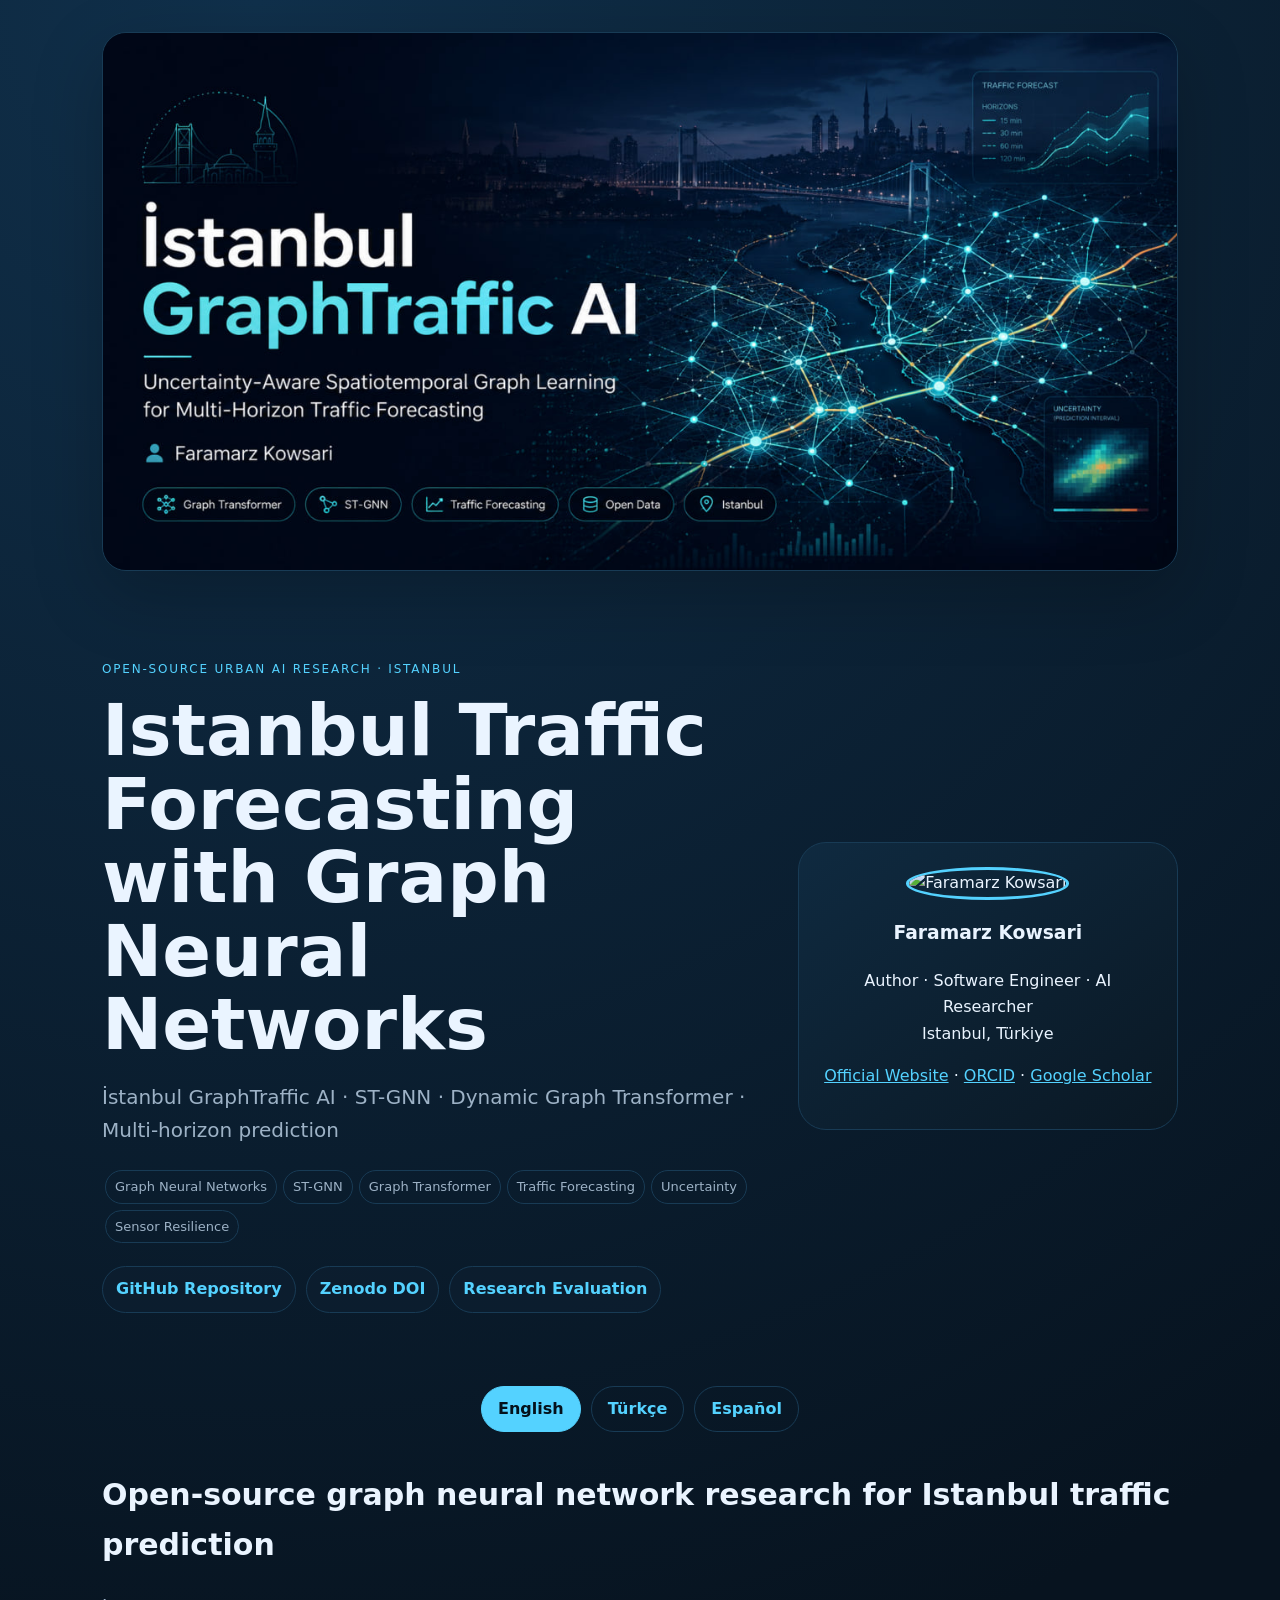
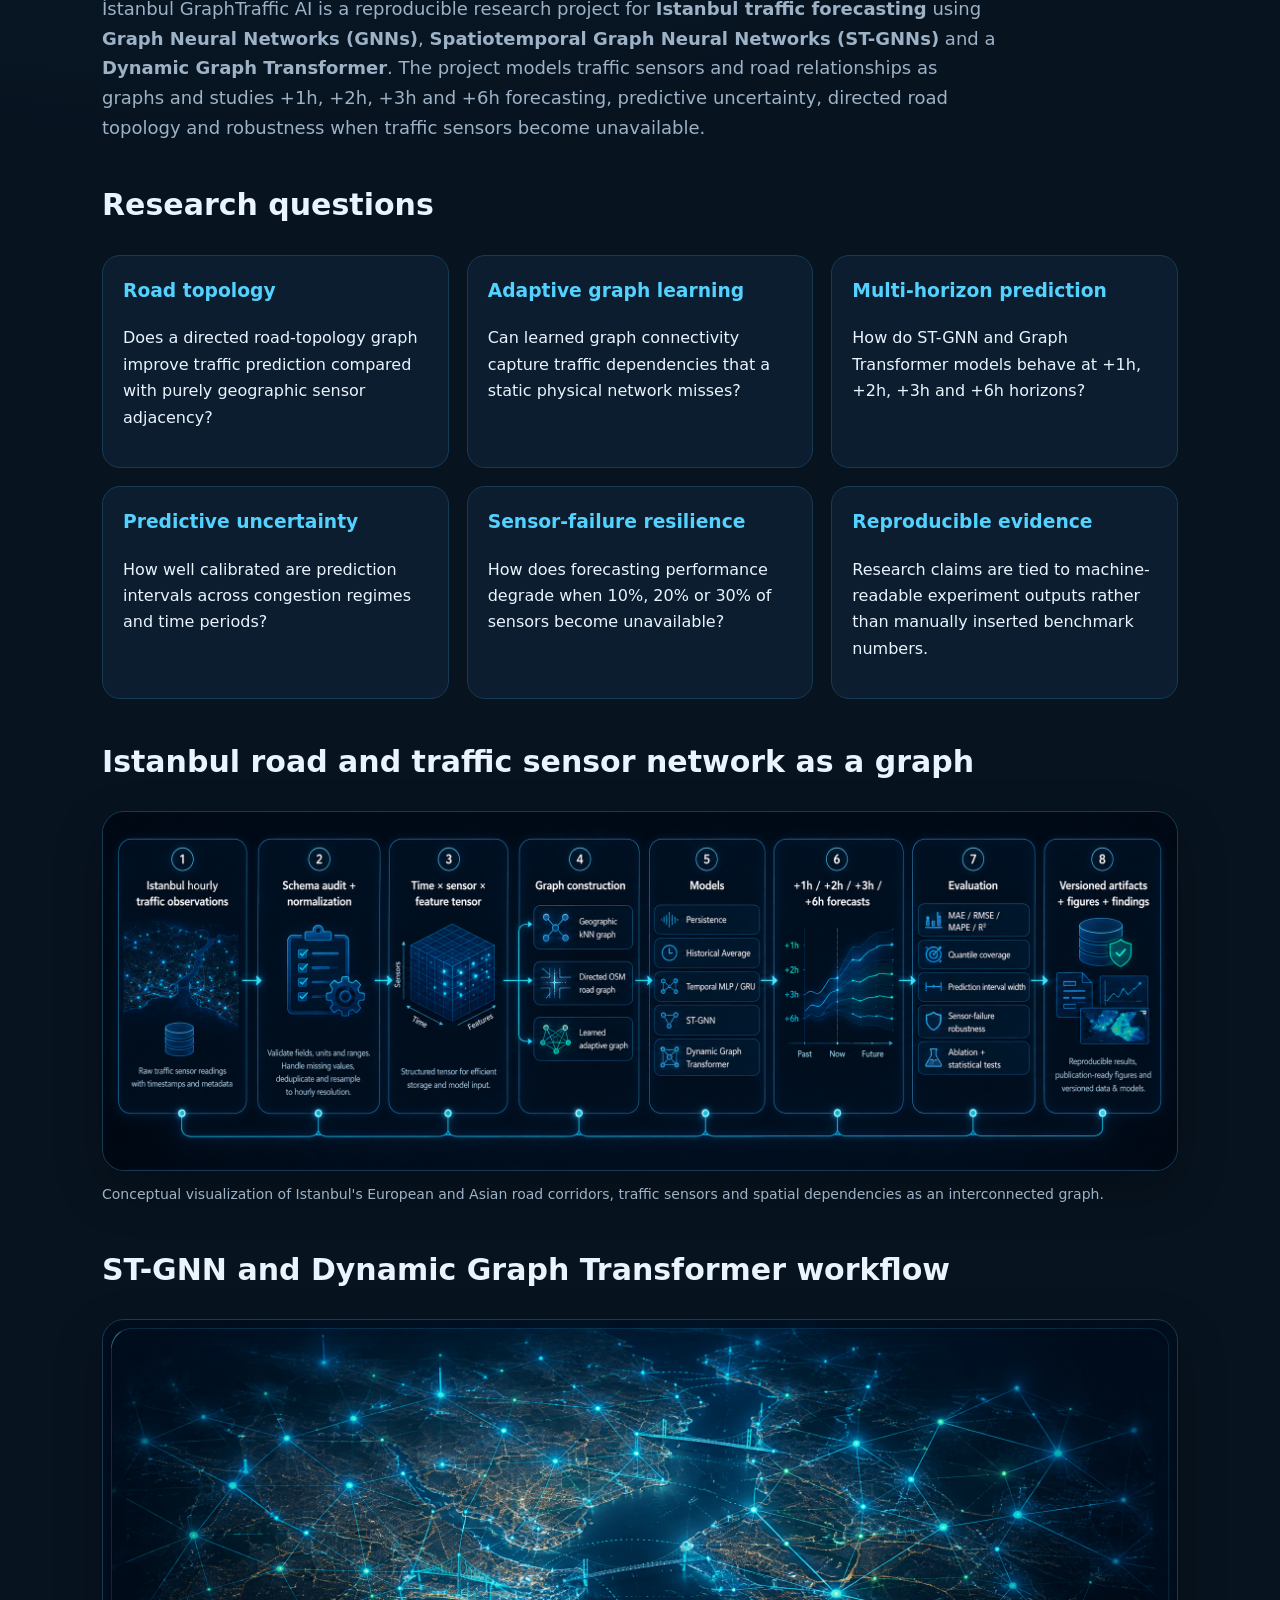
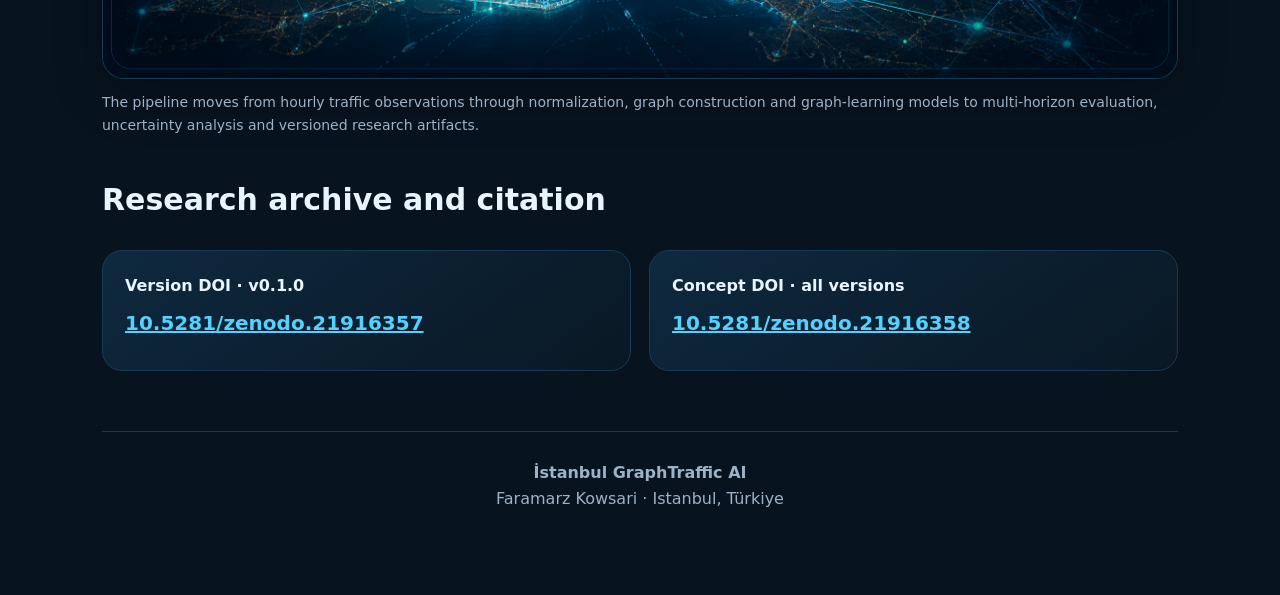
==== commit 5778dac8: "Improve multilingual Google search discoverability Add dedicated English, Turkish and Spanish SEO la" ====
--- a/docs/index.html
+++ b/docs/index.html
@@ -3,21 +3,25 @@
 <head>
 <meta charset="utf-8">
 <meta name="viewport" content="width=device-width,initial-scale=1">
-<title>İstanbul GraphTraffic AI — Faramarz Kowsari</title>
-<meta name="description" content="Uncertainty-aware spatiotemporal graph learning for multi-horizon traffic forecasting in Istanbul.">
-<meta name="keywords" content="Istanbul traffic forecasting, Graph Neural Networks, GNN, Graph Transformer, ST-GNN, urban AI, traffic prediction, uncertainty quantification, intelligent transportation systems, Faramarz Kowsari">
+<title>Istanbul Traffic Forecasting with Graph Neural Networks | GraphTraffic AI</title>
+<meta name="description" content="Open-source Istanbul traffic forecasting research using graph neural networks, ST-GNNs and Dynamic Graph Transformers for +1h to +6h prediction, uncertainty estimation and sensor-failure robustness.">
+<meta name="robots" content="index,follow,max-image-preview:large,max-snippet:-1,max-video-preview:-1">
 <meta name="author" content="Faramarz Kowsari">
 <link rel="canonical" href="https://faramarzkowsari.github.io/istanbul-graphtraffic-ai/">
+<link rel="alternate" hreflang="en" href="https://faramarzkowsari.github.io/istanbul-graphtraffic-ai/">
+<link rel="alternate" hreflang="tr" href="https://faramarzkowsari.github.io/istanbul-graphtraffic-ai/tr/">
+<link rel="alternate" hreflang="es" href="https://faramarzkowsari.github.io/istanbul-graphtraffic-ai/es/">
+<link rel="alternate" hreflang="x-default" href="https://faramarzkowsari.github.io/istanbul-graphtraffic-ai/">
 <meta property="og:type" content="website">
 <meta property="og:url" content="https://faramarzkowsari.github.io/istanbul-graphtraffic-ai/">
-<meta property="og:title" content="İstanbul GraphTraffic AI">
-<meta property="og:description" content="Graph Neural Networks, Graph Transformers, uncertainty quantification and sensor-failure resilience for multi-horizon Istanbul traffic forecasting.">
+<meta property="og:title" content="Istanbul Traffic Forecasting with Graph Neural Networks | GraphTraffic AI">
+<meta property="og:description" content="Open-source Istanbul traffic forecasting research using graph neural networks, ST-GNNs and Dynamic Graph Transformers for +1h to +6h prediction, uncertainty estimation and sensor-failure robustness.">
 <meta property="og:image" content="https://faramarzkowsari.github.io/istanbul-graphtraffic-ai/assets/social-preview.png">
+<meta property="og:locale" content="en_US">
 <meta name="twitter:card" content="summary_large_image">
-<meta name="twitter:title" content="İstanbul GraphTraffic AI">
-<meta name="twitter:description" content="Uncertainty-aware spatiotemporal graph learning for Istanbul traffic forecasting.">
+<meta name="twitter:title" content="Istanbul Traffic Forecasting with Graph Neural Networks | GraphTraffic AI">
+<meta name="twitter:description" content="Open-source Istanbul traffic forecasting research using graph neural networks, ST-GNNs and Dynamic Graph Transformers for +1h to +6h prediction, uncertainty estimation and sensor-failure robustness.">
 <meta name="twitter:image" content="https://faramarzkowsari.github.io/istanbul-graphtraffic-ai/assets/social-preview.png">
-
 <script type="application/ld+json">
 {
   "@context": "https://schema.org",
@@ -38,140 +42,112 @@
       "@type": "SoftwareSourceCode",
       "@id": "https://faramarzkowsari.github.io/istanbul-graphtraffic-ai/#software",
       "name": "İstanbul GraphTraffic AI",
-      "alternateName": "Istanbul GraphTraffic AI",
-      "description": "Uncertainty-aware spatiotemporal graph learning for multi-horizon traffic forecasting in Istanbul.",
-      "abstract": "A reproducible research software project for graph-based Istanbul traffic forecasting using directed road topology, adaptive graph learning, ST-GNNs, Dynamic Graph Transformers, predictive uncertainty evaluation and sensor-failure resilience.",
+      "description": "Open-source research software for multi-horizon Istanbul traffic forecasting with graph neural networks, ST-GNNs and Dynamic Graph Transformers.",
       "url": "https://faramarzkowsari.github.io/istanbul-graphtraffic-ai/",
-      "mainEntityOfPage": {"@id": "https://faramarzkowsari.github.io/istanbul-graphtraffic-ai/#webpage"},
       "codeRepository": "https://github.com/FaramarzKowsari/istanbul-graphtraffic-ai",
-      "codeSampleType": "full solution",
-      "programmingLanguage": {"@type": "ComputerLanguage", "name": "Python"},
+      "programmingLanguage": {
+        "@type": "ComputerLanguage",
+        "name": "Python"
+      },
       "runtimePlatform": "Python 3.10+",
       "version": "0.1.0",
       "datePublished": "2026-08-13",
-      "dateModified": "2026-08-13",
       "license": "https://github.com/FaramarzKowsari/istanbul-graphtraffic-ai/blob/main/LICENSE",
-      "author": {"@id": "https://faramarzkowsari.github.io/#faramarz-kowsari"},
-      "creator": {"@id": "https://faramarzkowsari.github.io/#faramarz-kowsari"},
-      "maintainer": {"@id": "https://faramarzkowsari.github.io/#faramarz-kowsari"},
-      "isAccessibleForFree": true,
-      "image": "https://faramarzkowsari.github.io/istanbul-graphtraffic-ai/assets/social-preview.png",
-      "archivedAt": "https://doi.org/10.5281/zenodo.21916357",
+      "author": {
+        "@id": "https://faramarzkowsari.github.io/#faramarz-kowsari"
+      },
       "identifier": [
-        {"@type": "PropertyValue", "propertyID": "DOI", "value": "10.5281/zenodo.21916357", "url": "https://doi.org/10.5281/zenodo.21916357"},
-        {"@type": "PropertyValue", "propertyID": "Concept DOI", "value": "10.5281/zenodo.21916358", "url": "https://doi.org/10.5281/zenodo.21916358"}
+        {
+          "@type": "PropertyValue",
+          "propertyID": "DOI",
+          "value": "10.5281/zenodo.21916357",
+          "url": "https://doi.org/10.5281/zenodo.21916357"
+        },
+        {
+          "@type": "PropertyValue",
+          "propertyID": "Concept DOI",
+          "value": "10.5281/zenodo.21916358",
+          "url": "https://doi.org/10.5281/zenodo.21916358"
+        }
       ],
-      "inLanguage": ["en", "tr", "es"],
-      "keywords": ["graph neural networks", "traffic forecasting", "Istanbul", "spatiotemporal learning", "graph transformer", "ST-GNN", "uncertainty quantification", "sensor-failure resilience", "urban artificial intelligence", "intelligent transportation systems"]
+      "keywords": [
+        "Istanbul traffic forecasting",
+        "graph neural networks",
+        "ST-GNN",
+        "Graph Transformer",
+        "traffic prediction",
+        "uncertainty quantification",
+        "sensor-failure resilience"
+      ]
     },
     {
       "@type": "CreativeWork",
       "@id": "https://faramarzkowsari.github.io/istanbul-graphtraffic-ai/#research-project",
       "name": "İstanbul GraphTraffic AI Research Project",
       "headline": "Uncertainty-Aware Spatiotemporal Graph Learning for Multi-Horizon Traffic Forecasting",
-      "description": "A reproducible research project investigating directed road topology, adaptive graph learning, ST-GNNs and Dynamic Graph Transformers for multi-horizon Istanbul traffic forecasting, predictive uncertainty and sensor-failure resilience.",
-      "abstract": "The project investigates whether road-topology-aware and learned adaptive graph structures can improve +1h, +2h, +3h and +6h traffic forecasts while preserving uncertainty calibration and robustness under sensor outages.",
+      "description": "Research project investigating directed road topology, adaptive graph learning, ST-GNNs and Dynamic Graph Transformers for Istanbul traffic forecasting.",
       "url": "https://faramarzkowsari.github.io/istanbul-graphtraffic-ai/",
-      "mainEntityOfPage": {"@id": "https://faramarzkowsari.github.io/istanbul-graphtraffic-ai/#webpage"},
-      "creator": {"@id": "https://faramarzkowsari.github.io/#faramarz-kowsari"},
-      "author": {"@id": "https://faramarzkowsari.github.io/#faramarz-kowsari"},
+      "creator": {
+        "@id": "https://faramarzkowsari.github.io/#faramarz-kowsari"
+      },
       "datePublished": "2026-08-13",
-      "dateModified": "2026-08-13",
-      "version": "0.1.0",
-      "creativeWorkStatus": "Research protocol and executable pipeline",
-      "isAccessibleForFree": true,
-      "license": "https://github.com/FaramarzKowsari/istanbul-graphtraffic-ai/blob/main/LICENSE",
-      "image": "https://faramarzkowsari.github.io/istanbul-graphtraffic-ai/assets/social-preview.png",
-      "inLanguage": ["en", "tr", "es"],
-      "keywords": ["Istanbul traffic forecasting", "graph neural networks", "Graph Transformer", "ST-GNN", "spatiotemporal learning", "uncertainty quantification", "sensor resilience"],
-      "identifier": [
-        {"@type": "PropertyValue", "propertyID": "DOI", "value": "10.5281/zenodo.21916357", "url": "https://doi.org/10.5281/zenodo.21916357"},
-        {"@type": "PropertyValue", "propertyID": "Concept DOI", "value": "10.5281/zenodo.21916358", "url": "https://doi.org/10.5281/zenodo.21916358"}
-      ],
-      "hasPart": [
-        {"@type": "WebPage", "name": "Research Findings", "url": "https://faramarzkowsari.github.io/istanbul-graphtraffic-ai/research-findings.html"},
-        {"@type": "CreativeWork", "name": "Research Protocol", "url": "https://github.com/FaramarzKowsari/istanbul-graphtraffic-ai/blob/main/docs/research_protocol.md"},
-        {"@type": "CreativeWork", "name": "Novelty Audit", "url": "https://github.com/FaramarzKowsari/istanbul-graphtraffic-ai/blob/main/docs/novelty_audit.md"}
-      ]
+      "version": "0.1.0"
     },
     {
       "@type": "WebPage",
       "@id": "https://faramarzkowsari.github.io/istanbul-graphtraffic-ai/#webpage",
       "url": "https://faramarzkowsari.github.io/istanbul-graphtraffic-ai/",
-      "name": "İstanbul GraphTraffic AI — Faramarz Kowsari",
-      "description": "Uncertainty-aware spatiotemporal graph learning for multi-horizon traffic forecasting in Istanbul.",
-      "author": {"@id": "https://faramarzkowsari.github.io/#faramarz-kowsari"},
-      "datePublished": "2026-08-13",
-      "dateModified": "2026-08-13",
-      "inLanguage": ["en", "tr", "es"],
-      "primaryImageOfPage": {"@type": "ImageObject", "url": "https://faramarzkowsari.github.io/istanbul-graphtraffic-ai/assets/social-preview.png"},
+      "name": "Istanbul Traffic Forecasting with Graph Neural Networks | GraphTraffic AI",
+      "description": "Open-source Istanbul traffic forecasting research using graph neural networks, ST-GNNs and Dynamic Graph Transformers for +1h to +6h prediction, uncertainty estimation and sensor-failure robustness.",
+      "inLanguage": "en",
+      "author": {
+        "@id": "https://faramarzkowsari.github.io/#faramarz-kowsari"
+      },
       "mainEntity": [
-        {"@id": "https://faramarzkowsari.github.io/istanbul-graphtraffic-ai/#software"},
-        {"@id": "https://faramarzkowsari.github.io/istanbul-graphtraffic-ai/#research-project"}
+        {
+          "@id": "https://faramarzkowsari.github.io/istanbul-graphtraffic-ai/#software"
+        },
+        {
+          "@id": "https://faramarzkowsari.github.io/istanbul-graphtraffic-ai/#research-project"
+        }
       ]
     }
   ]
 }
 </script>
+<link rel="stylesheet" href="assets/site.css">
 
-<link rel="stylesheet" href="assets/site.css">
 <style>
-html{scroll-behavior:smooth}body{min-height:100vh}.hero-preview{margin:0 0 34px;border:1px solid var(--line);border-radius:24px;overflow:hidden;background:var(--panel);box-shadow:0 24px 70px rgba(0,0,0,.22)}.hero-preview img,.graph-image img,.workflow-image img{display:block;width:100%;height:auto}.language-switcher{display:flex;justify-content:center;flex-wrap:wrap;gap:10px;margin:28px auto 42px;padding:10px;width:fit-content;max-width:100%;border:1px solid var(--line);border-radius:999px;background:rgba(7,19,31,.92)}.language-switcher button{appearance:none;border:1px solid transparent;background:transparent;color:var(--muted);padding:10px 18px;border-radius:999px;font:inherit;font-weight:700;cursor:pointer}.language-switcher button:hover{color:var(--ink);border-color:var(--line)}.language-switcher button.active{color:#04111b;background:var(--cyan);border-color:var(--cyan)}.language-panel{display:none}.language-panel.active{display:block}.hero-actions,.badge-row{display:flex;flex-wrap:wrap;gap:10px;margin-top:20px;align-items:center}.hero-actions a{display:inline-flex;padding:9px 13px;border:1px solid var(--line);border-radius:999px;text-decoration:none;font-weight:600;background:rgba(13,32,49,.62)}.hero-actions a:hover{border-color:var(--cyan)}.badge-row img{display:block;height:20px}.graph-image,.workflow-image{margin-top:22px;border:1px solid var(--line);border-radius:22px;overflow:hidden;background:var(--panel);box-shadow:0 18px 50px rgba(0,0,0,.24)}.graph-caption,.workflow-caption{margin-top:12px;color:var(--muted);font-size:14px;line-height:1.65}.archive{display:grid;grid-template-columns:repeat(2,1fr);gap:18px}.archive-card{background:linear-gradient(145deg,rgba(15,42,64,.95),rgba(10,24,36,.95));border:1px solid var(--line);border-radius:20px;padding:22px}.archive-card.primary{border-color:rgba(84,210,255,.45)}.archive-label{color:var(--muted);font-size:13px;text-transform:uppercase;letter-spacing:.1em;margin-bottom:7px}.doi{display:block;margin:8px 0 13px;font-size:clamp(17px,2vw,22px);font-weight:750;word-break:break-word;color:var(--cyan)}.archive-note{color:var(--muted);margin:0}.citation-box{padding:20px;border-left:4px solid var(--cyan);background:rgba(13,32,49,.7);border-radius:10px}.status-grid{display:grid;grid-template-columns:repeat(4,1fr);gap:12px;margin-top:18px}.status-item{text-align:center;border:1px solid var(--line);border-radius:15px;padding:14px 10px;background:rgba(13,32,49,.62)}.status-item strong{display:block;color:var(--cyan);font-size:18px}.status-item span{color:var(--muted);font-size:13px}.doc-links{display:grid;grid-template-columns:repeat(2,1fr);gap:12px}.doc-links a{display:block;padding:15px 17px;border:1px solid var(--line);border-radius:14px;background:rgba(13,32,49,.65);text-decoration:none}.doc-links a:hover{border-color:var(--cyan)}.author-links{margin-top:12px;line-height:2}footer{margin-top:60px;padding:28px 0 10px;border-top:1px solid var(--line);color:var(--muted);text-align:center}footer strong{color:var(--ink)}@media(max-width:900px){.archive,.doc-links{grid-template-columns:1fr}.status-grid{grid-template-columns:repeat(2,1fr)}}@media(max-width:600px){.language-switcher{border-radius:20px;width:100%}.language-switcher button{flex:1;padding:9px 8px}.status-grid{grid-template-columns:1fr}.graph-image,.workflow-image{border-radius:16px}}
+html{scroll-behavior:smooth}
+.hero-preview{margin:0 0 34px;border:1px solid var(--line);border-radius:24px;overflow:hidden;background:var(--panel);box-shadow:0 24px 70px rgba(0,0,0,.22)}
+.hero-preview img,.graph-image img,.workflow-image img{display:block;width:100%;height:auto}
+.language-nav{display:flex;justify-content:center;flex-wrap:wrap;gap:10px;margin:18px auto 34px}
+.language-nav a{padding:9px 16px;border:1px solid var(--line);border-radius:999px;text-decoration:none;font-weight:700}
+.language-nav a.active{background:var(--cyan);color:#04111b;border-color:var(--cyan)}
+.hero-actions,.badge-row{display:flex;flex-wrap:wrap;gap:10px;margin-top:20px;align-items:center}
+.hero-actions a{display:inline-flex;padding:9px 13px;border:1px solid var(--line);border-radius:999px;text-decoration:none;font-weight:600;background:rgba(13,32,49,.62)}
+.badge-row img{display:block;height:20px}
+.graph-image,.workflow-image{margin-top:22px;border:1px solid var(--line);border-radius:22px;overflow:hidden;background:var(--panel);box-shadow:0 18px 50px rgba(0,0,0,.24)}
+.caption{margin-top:12px;color:var(--muted);font-size:14px}
+.seo-intro{font-size:18px;color:var(--muted);max-width:900px}
+.archive{display:grid;grid-template-columns:repeat(2,1fr);gap:18px}
+.archive-card{background:linear-gradient(145deg,rgba(15,42,64,.95),rgba(10,24,36,.95));border:1px solid var(--line);border-radius:20px;padding:22px}
+.doi{display:block;margin:8px 0;font-size:20px;font-weight:750;color:var(--cyan)}
+.doc-links{display:grid;grid-template-columns:repeat(2,1fr);gap:12px}
+.doc-links a{display:block;padding:15px 17px;border:1px solid var(--line);border-radius:14px;background:rgba(13,32,49,.65);text-decoration:none}
+footer{margin-top:60px;padding:28px 0 10px;border-top:1px solid var(--line);color:var(--muted);text-align:center}
+@media(max-width:900px){.archive,.doc-links{grid-template-columns:1fr}}
 </style>
+
 </head>
-<body>
-<main class="wrap">
-<div class="hero-preview"><img src="assets/social-preview.png" alt="İstanbul GraphTraffic AI research project"></div>
-<header>
-<div class="hero">
-<div class="eyebrow">Research-grade Urban AI · Istanbul</div>
-<h1>İstanbul<br>GraphTraffic AI</h1>
-<p>Uncertainty-Aware Spatiotemporal Graph Learning for Multi-Horizon Traffic Forecasting</p>
-<div><span class="tag">Graph Transformer</span><span class="tag">ST-GNN</span><span class="tag">Traffic Forecasting</span><span class="tag">Uncertainty</span><span class="tag">Sensor Resilience</span><span class="tag">Open Data</span></div>
-<div class="badge-row"><a href="https://github.com/FaramarzKowsari/istanbul-graphtraffic-ai/actions"><img src="https://img.shields.io/github/actions/workflow/status/FaramarzKowsari/istanbul-graphtraffic-ai/ci.yml?branch=main&label=CI" alt="CI status"></a><a href="https://github.com/FaramarzKowsari/istanbul-graphtraffic-ai/releases/tag/v0.1.0"><img src="https://img.shields.io/badge/release-v0.1.0-blue" alt="Release v0.1.0"></a><a href="https://doi.org/10.5281/zenodo.21916357"><img src="https://img.shields.io/badge/DOI-10.5281%2Fzenodo.21916357-blue" alt="Zenodo DOI"></a><img src="https://img.shields.io/badge/license-MIT-green" alt="MIT License"><img src="https://img.shields.io/badge/python-3.10%2B-blue" alt="Python 3.10+"></div>
-<div class="hero-actions"><a href="https://github.com/FaramarzKowsari/istanbul-graphtraffic-ai">GitHub Repository</a><a href="https://github.com/FaramarzKowsari/istanbul-graphtraffic-ai/releases/tag/v0.1.0">Release v0.1.0</a><a href="https://doi.org/10.5281/zenodo.21916357">Zenodo Version DOI</a></div>
-</div>
-<aside class="profile"><img src="https://avatars.githubusercontent.com/u/105053743?v=4&s=512" alt="Faramarz Kowsari"><h3>Faramarz Kowsari</h3><p>Author · Software Engineer · AI Researcher<br>Istanbul, Türkiye</p><p class="author-links"><a href="https://faramarzkowsari.github.io">Official Website</a> · <a href="https://github.com/FaramarzKowsari">GitHub</a> · <a href="https://orcid.org/0000-0003-1692-0453">ORCID</a> · <a href="https://scholar.google.com/citations?user=G7tP5WMAAAAJ&hl=en">Google Scholar</a></p></aside>
-</header>
-<nav class="language-switcher" aria-label="Language selector"><button class="lang-btn active" data-lang="en" type="button">English</button><button class="lang-btn" data-lang="tr" type="button">Türkçe</button><button class="lang-btn" data-lang="es" type="button">Español</button></nav>
-
-<div id="lang-en" class="language-panel active">
-<div class="notice"><strong>Research status:</strong> v0.1.0 contains the research protocol and executable pipeline. Final real-data benchmark superiority is intentionally not claimed before documented confirmatory experiments.</div>
-<section><h2>Scientific question</h2><p>Can a directed road-topology graph combined with learned adaptive connectivity improve hourly +1h, +2h, +3h and +6h traffic forecasts while retaining calibrated uncertainty and resilience to sensor failures?</p></section>
-<section class="grid"><div class="card"><h3>Physical graph</h3><p>Sensor relationships can be represented through geographic kNN connectivity or a directed drivable OpenStreetMap road network.</p></div><div class="card"><h3>Adaptive graph</h3><p>Learned node representations can identify predictive dependencies that static road topology alone may fail to capture.</p></div><div class="card"><h3>Predictive uncertainty</h3><p>Quantile forecasts expose interval coverage and width instead of hiding uncertainty behind a single point estimate.</p></div><div class="card"><h3>Multi-horizon forecasting</h3><p>Performance is evaluated independently at +1, +2, +3 and +6 hours for the hourly source data.</p></div><div class="card"><h3>Failure resilience</h3><p>Random and structured 10%, 20% and 30% sensor outages quantify robustness under incomplete traffic observations.</p></div><div class="card"><h3>Evidence first</h3><p>Scientific findings are intended to originate from machine-readable experiment outputs rather than manually entered benchmark values.</p></div></section>
-<section><h2>Istanbul as a graph</h2><div class="graph-image"><img src="assets/istanbul-graph-network.png" alt="Istanbul traffic sensor and road network represented as a graph" loading="lazy"></div><p class="graph-caption">Conceptual visualization of Istanbul's urban mobility network as an interconnected graph of road corridors, traffic sensors and spatial dependencies across the European and Asian sides of the city.</p></section>
-<section><h2>Research workflow</h2><div class="workflow-image"><img src="assets/research-workflow.png" alt="İstanbul GraphTraffic AI research workflow" loading="lazy"></div><p class="workflow-caption">End-to-end research architecture from hourly traffic observations through graph construction, forecasting, evaluation and reproducible research artifacts.</p></section>
-<section><h2>Current research stage</h2><div class="status-grid"><div class="status-item"><strong>v0.1.0</strong><span>Current release</span></div><div class="status-item"><strong>+1/+2/+3/+6h</strong><span>Forecast horizons</span></div><div class="status-item"><strong>10/20/30%</strong><span>Sensor-failure tests</span></div><div class="status-item"><strong>MIT</strong><span>Code license</span></div></div></section>
-</div>
-
-<div id="lang-tr" class="language-panel">
-<div class="notice"><strong>Araştırma durumu:</strong> v0.1.0 araştırma protokolünü ve çalıştırılabilir pipeline'ı içerir. Gerçek veri üzerinde doğrulayıcı deneyler tamamlanmadan nihai benchmark üstünlüğü iddia edilmez.</div>
-<section><h2>Bilimsel soru</h2><p>Yönlü yol topolojisi ile öğrenilebilir adaptif bağlantıları birleştiren bir grafik modeli; belirsizlik kalibrasyonunu ve sensör arızalarına dayanıklılığı koruyarak +1, +2, +3 ve +6 saatlik İstanbul trafik tahminlerini geliştirebilir mi?</p></section>
-<section class="grid"><div class="card"><h3>Fiziksel grafik</h3><p>Sensör ilişkileri coğrafi kNN bağlantılarıyla veya yönlü, sürüşe uygun OpenStreetMap yol ağı üzerinden modellenebilir.</p></div><div class="card"><h3>Adaptif grafik</h3><p>Öğrenilen düğüm temsilleri, sabit yol topolojisinin tek başına yakalayamadığı tahmine yönelik bağımlılıkları ortaya çıkarabilir.</p></div><div class="card"><h3>Tahmin belirsizliği</h3><p>Quantile çıktıları tahmin aralıklarını, coverage değerlerini ve aralık genişliğini ölçmeyi sağlar.</p></div><div class="card"><h3>Çok ufuklu tahmin</h3><p>Saatlik veri için performans +1, +2, +3 ve +6 saat ufuklarında ayrı ayrı değerlendirilir.</p></div><div class="card"><h3>Sensör arızası dayanıklılığı</h3><p>Rastgele ve yapısal %10, %20 ve %30 sensör kaybı senaryoları model dayanıklılığını ölçer.</p></div><div class="card"><h3>Önce kanıt</h3><p>Bilimsel bulguların makine tarafından okunabilir deney çıktılarından üretilmesi hedeflenir.</p></div></section>
-<section><h2>Bir grafik olarak İstanbul</h2><div class="graph-image"><img src="assets/istanbul-graph-network.png" alt="İstanbul trafik sensörleri ve yol ağının grafik gösterimi" loading="lazy"></div><p class="graph-caption">İstanbul'un Avrupa ve Asya yakalarındaki yol koridorları, trafik sensörleri ve mekânsal bağımlılıkların birbirine bağlı bir grafik ağı olarak kavramsal gösterimi.</p></section>
-<section><h2>Araştırma akışı</h2><div class="workflow-image"><img src="assets/research-workflow.png" alt="İstanbul GraphTraffic AI araştırma iş akışı" loading="lazy"></div><p class="workflow-caption">Saatlik trafik gözlemlerinden grafik yapılarına, tahmin modellerine, çok ufuklu değerlendirmeye ve yeniden üretilebilir araştırma çıktılarına uzanan uçtan uca mimari.</p></section>
-<section><h2>Güncel araştırma aşaması</h2><div class="status-grid"><div class="status-item"><strong>v0.1.0</strong><span>Güncel sürüm</span></div><div class="status-item"><strong>+1/+2/+3/+6</strong><span>Saatlik tahmin ufukları</span></div><div class="status-item"><strong>%10/%20/%30</strong><span>Sensör arızası testleri</span></div><div class="status-item"><strong>MIT</strong><span>Kod lisansı</span></div></div></section>
-</div>
-
-<div id="lang-es" class="language-panel">
-<div class="notice"><strong>Estado de la investigación:</strong> v0.1.0 contiene el protocolo de investigación y el pipeline ejecutable. No se afirma una superioridad definitiva en benchmarks de datos reales antes de completar los experimentos confirmatorios documentados.</div>
-<section><h2>Pregunta científica</h2><p>¿Puede un grafo dirigido basado en la topología viaria, combinado con conexiones adaptativas aprendidas, mejorar las predicciones de tráfico de Estambul a +1, +2, +3 y +6 horas manteniendo una incertidumbre calibrada y resiliencia frente a fallos de sensores?</p></section>
-<section class="grid"><div class="card"><h3>Grafo físico</h3><p>Las relaciones entre sensores pueden representarse mediante conectividad geográfica kNN o una red viaria dirigida y transitable obtenida de OpenStreetMap.</p></div><div class="card"><h3>Grafo adaptativo</h3><p>Las representaciones aprendidas de los nodos pueden descubrir dependencias predictivas que la topología física estática no consigue capturar por sí sola.</p></div><div class="card"><h3>Incertidumbre predictiva</h3><p>Las predicciones por cuantiles permiten evaluar cobertura y anchura de los intervalos.</p></div><div class="card"><h3>Predicción multihorizonte</h3><p>El rendimiento se evalúa de forma independiente para horizontes de +1, +2, +3 y +6 horas.</p></div><div class="card"><h3>Resiliencia ante fallos</h3><p>Escenarios con pérdida del 10 %, 20 % y 30 % de sensores permiten cuantificar la robustez del modelo.</p></div><div class="card"><h3>Primero la evidencia</h3><p>Los resultados científicos deben generarse a partir de salidas experimentales legibles por máquina.</p></div></section>
-<section><h2>Estambul como grafo</h2><div class="graph-image"><img src="assets/istanbul-graph-network.png" alt="Red viaria y sensores de tráfico de Estambul representados como grafo" loading="lazy"></div><p class="graph-caption">Visualización conceptual de la movilidad urbana de Estambul como una red interconectada de corredores viarios, sensores de tráfico y dependencias espaciales entre las zonas europea y asiática.</p></section>
-<section><h2>Flujo de investigación</h2><div class="workflow-image"><img src="assets/research-workflow.png" alt="Flujo de investigación de İstanbul GraphTraffic AI" loading="lazy"></div><p class="workflow-caption">Arquitectura de extremo a extremo desde las observaciones horarias hasta los grafos, modelos predictivos, evaluación multihorizonte y resultados reproducibles.</p></section>
-<section><h2>Fase actual de investigación</h2><div class="status-grid"><div class="status-item"><strong>v0.1.0</strong><span>Versión actual</span></div><div class="status-item"><strong>+1/+2/+3/+6 h</strong><span>Horizontes predictivos</span></div><div class="status-item"><strong>10/20/30 %</strong><span>Pruebas de fallos</span></div><div class="status-item"><strong>MIT</strong><span>Licencia del código</span></div></div></section>
-</div>
-
-<section id="archive"><h2>Research Archive · Araştırma Arşivi · Archivo de Investigación</h2><div class="archive"><div class="archive-card primary"><div class="archive-label">Exact archived release · v0.1.0</div><strong>Version DOI</strong><a class="doi" href="https://doi.org/10.5281/zenodo.21916357">10.5281/zenodo.21916357</a><p class="archive-note">Identifies the exact archived v0.1.0 research release. Bu DOI, v0.1.0 sürümünü tanımlar. Este DOI identifica exactamente la versión archivada v0.1.0.</p></div><div class="archive-card"><div class="archive-label">All versions · Project-level identifier</div><strong>Concept DOI</strong><a class="doi" href="https://doi.org/10.5281/zenodo.21916358">10.5281/zenodo.21916358</a><p class="archive-note">Represents the evolving İstanbul GraphTraffic AI project across released versions.</p></div></div></section>
-<section><h2>Citation · Atıf · Citación</h2><div class="citation-box"><p>Kowsari, F. (2026). <em>İstanbul GraphTraffic AI</em> (Version 0.1.0). Zenodo. <a href="https://doi.org/10.5281/zenodo.21916357">https://doi.org/10.5281/zenodo.21916357</a></p></div></section>
-<section><h2>Research Documentation · Araştırma Belgeleri · Documentación</h2><div class="doc-links"><a href="research-findings.html"><strong>Research Findings</strong><br>Current evidence and generated findings</a><a href="https://github.com/FaramarzKowsari/istanbul-graphtraffic-ai/blob/main/docs/research_protocol.md"><strong>Research Protocol</strong><br>Experimental design and validation protocol</a><a href="https://github.com/FaramarzKowsari/istanbul-graphtraffic-ai/blob/main/docs/novelty_audit.md"><strong>Novelty Audit</strong><br>Relationship to prior Istanbul traffic-graph research</a><a href="https://github.com/FaramarzKowsari/istanbul-graphtraffic-ai/blob/main/docs/data_sources.md"><strong>Data Sources</strong><br>Dataset provenance and usage notes</a><a href="https://github.com/FaramarzKowsari/istanbul-graphtraffic-ai/blob/main/docs/experiment_matrix.md"><strong>Experiment Matrix</strong><br>Planned experimental comparisons</a><a href="https://github.com/FaramarzKowsari/istanbul-graphtraffic-ai/blob/main/docs/paper_grade_pipeline.md"><strong>Paper-grade Pipeline</strong><br>Publication-oriented experimental workflow</a></div></section>
-<section><h2>Author · Yazar · Autor</h2><div class="profile"><img src="https://avatars.githubusercontent.com/u/105053743?v=4&s=512" alt="Faramarz Kowsari"><h3>Faramarz Kowsari</h3><p>Author · Software Engineer · AI Researcher<br>Istanbul, Türkiye</p><p class="author-links"><a href="https://faramarzkowsari.github.io">Official Website</a> · <a href="https://github.com/FaramarzKowsari">GitHub</a> · <a href="https://orcid.org/0000-0003-1692-0453">ORCID</a> · <a href="https://scholar.google.com/citations?user=G7tP5WMAAAAJ&hl=en">Google Scholar</a></p></div></section>
-<footer><strong>İstanbul GraphTraffic AI</strong><br>Faramarz Kowsari · Istanbul, Türkiye<br>Release v0.1.0 · MIT License<br><a class="footer-doi" href="https://doi.org/10.5281/zenodo.21916357">DOI: 10.5281/zenodo.21916357</a></footer>
-</main>
-<script>
-const buttons=document.querySelectorAll('.lang-btn'),panels=document.querySelectorAll('.language-panel'),supported=['en','tr','es'];
-function setLanguage(lang){if(!supported.includes(lang))lang='en';panels.forEach(p=>p.classList.remove('active'));buttons.forEach(b=>b.classList.remove('active'));document.getElementById('lang-'+lang)?.classList.add('active');document.querySelector('[data-lang="'+lang+'"]')?.classList.add('active');document.documentElement.lang=lang;localStorage.setItem('graphtraffic-language',lang)}
-buttons.forEach(b=>b.addEventListener('click',()=>setLanguage(b.dataset.lang)));const saved=localStorage.getItem('graphtraffic-language');if(saved&&supported.includes(saved))setLanguage(saved);else{const l=(navigator.language||'en').toLowerCase();setLanguage(l.startsWith('tr')?'tr':l.startsWith('es')?'es':'en')}
-</script>
-</body>
-</html>
+<body><main class="wrap">
+<div class="hero-preview"><img src="assets/social-preview.png" alt="Istanbul traffic forecasting with graph neural networks and Graph Transformer"></div>
+<header><div class="hero"><div class="eyebrow">Open-source urban AI research · Istanbul</div><h1>Istanbul Traffic Forecasting with Graph Neural Networks</h1><p>İstanbul GraphTraffic AI · ST-GNN · Dynamic Graph Transformer · Multi-horizon prediction</p><div><span class="tag">Graph Neural Networks</span><span class="tag">ST-GNN</span><span class="tag">Graph Transformer</span><span class="tag">Traffic Forecasting</span><span class="tag">Uncertainty</span><span class="tag">Sensor Resilience</span></div><div class="hero-actions"><a href="https://github.com/FaramarzKowsari/istanbul-graphtraffic-ai">GitHub Repository</a><a href="https://doi.org/10.5281/zenodo.21916357">Zenodo DOI</a><a href="research-findings.html">Research Evaluation</a></div></div><aside class="profile"><img src="https://avatars.githubusercontent.com/u/105053743?v=4&s=512" alt="Faramarz Kowsari"><h3>Faramarz Kowsari</h3><p>Author · Software Engineer · AI Researcher<br>Istanbul, Türkiye</p><p><a href="https://faramarzkowsari.github.io">Official Website</a> · <a href="https://orcid.org/0000-0003-1692-0453">ORCID</a> · <a href="https://scholar.google.com/citations?user=G7tP5WMAAAAJ&hl=en">Google Scholar</a></p></aside></header>
+<nav class="language-nav"><a class="active" href="./">English</a><a href="tr/">Türkçe</a><a href="es/">Español</a></nav>
+<section><h2>Open-source graph neural network research for Istanbul traffic prediction</h2><p class="seo-intro">İstanbul GraphTraffic AI is a reproducible research project for <strong>Istanbul traffic forecasting</strong> using <strong>Graph Neural Networks (GNNs)</strong>, <strong>Spatiotemporal Graph Neural Networks (ST-GNNs)</strong> and a <strong>Dynamic Graph Transformer</strong>. The project models traffic sensors and road relationships as graphs and studies +1h, +2h, +3h and +6h forecasting, predictive uncertainty, directed road topology and robustness when traffic sensors become unavailable.</p></section>
+<section><h2>Research questions</h2><div class="grid"><div class="card"><h3>Road topology</h3><p>Does a directed road-topology graph improve traffic prediction compared with purely geographic sensor adjacency?</p></div><div class="card"><h3>Adaptive graph learning</h3><p>Can learned graph connectivity capture traffic dependencies that a static physical network misses?</p></div><div class="card"><h3>Multi-horizon prediction</h3><p>How do ST-GNN and Graph Transformer models behave at +1h, +2h, +3h and +6h horizons?</p></div><div class="card"><h3>Predictive uncertainty</h3><p>How well calibrated are prediction intervals across congestion regimes and time periods?</p></div><div class="card"><h3>Sensor-failure resilience</h3><p>How does forecasting performance degrade when 10%, 20% or 30% of sensors become unavailable?</p></div><div class="card"><h3>Reproducible evidence</h3><p>Research claims are tied to machine-readable experiment outputs rather than manually inserted benchmark numbers.</p></div></div></section>
+<section><h2>Istanbul road and traffic sensor network as a graph</h2><div class="graph-image"><img src="assets/istanbul-graph-network.png" alt="Graph representation of Istanbul traffic sensors, road corridors and Bosphorus crossings"></div><p class="caption">Conceptual visualization of Istanbul's European and Asian road corridors, traffic sensors and spatial dependencies as an interconnected graph.</p></section>
+<section><h2>ST-GNN and Dynamic Graph Transformer workflow</h2><div class="workflow-image"><img src="assets/research-workflow.png" alt="Research workflow for Istanbul traffic forecasting using ST-GNN and Dynamic Graph Transformer"></div><p class="caption">The pipeline moves from hourly traffic observations through normalization, graph construction and graph-learning models to multi-horizon evaluation, uncertainty analysis and versioned research artifacts.</p></section>
+<section><h2>Research archive and citation</h2><div class="archive"><div class="archive-card"><strong>Version DOI · v0.1.0</strong><a class="doi" href="https://doi.org/10.5281/zenodo.21916357">10.5281/zenodo.21916357</a></div><div class="archive-card"><strong>Concept DOI · all versions</strong><a class="doi" href="https://doi.org/10.5281/zenodo.21916358">10.5281/zenodo.21916358</a></div></div></section>
+<footer><strong>İstanbul GraphTraffic AI</strong><br>Faramarz Kowsari · Istanbul, Türkiye</footer>
+</main></body></html>
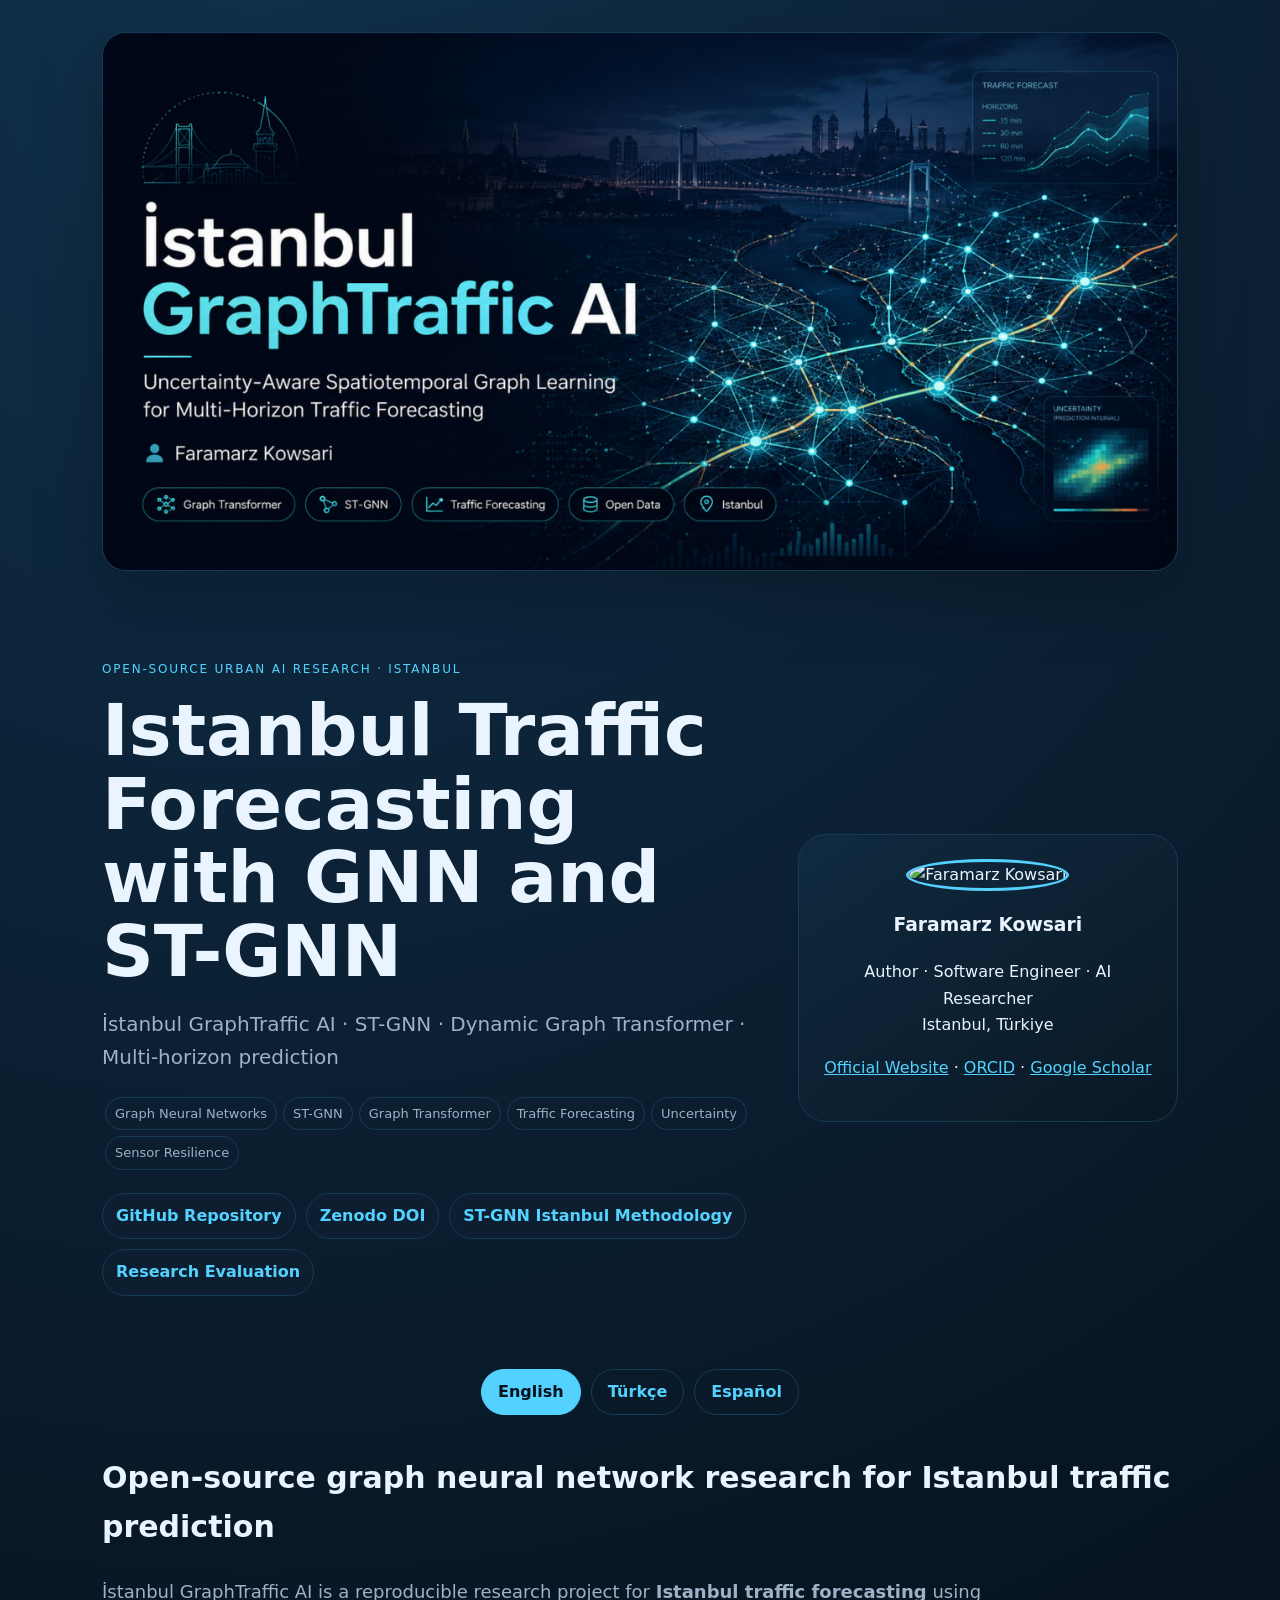
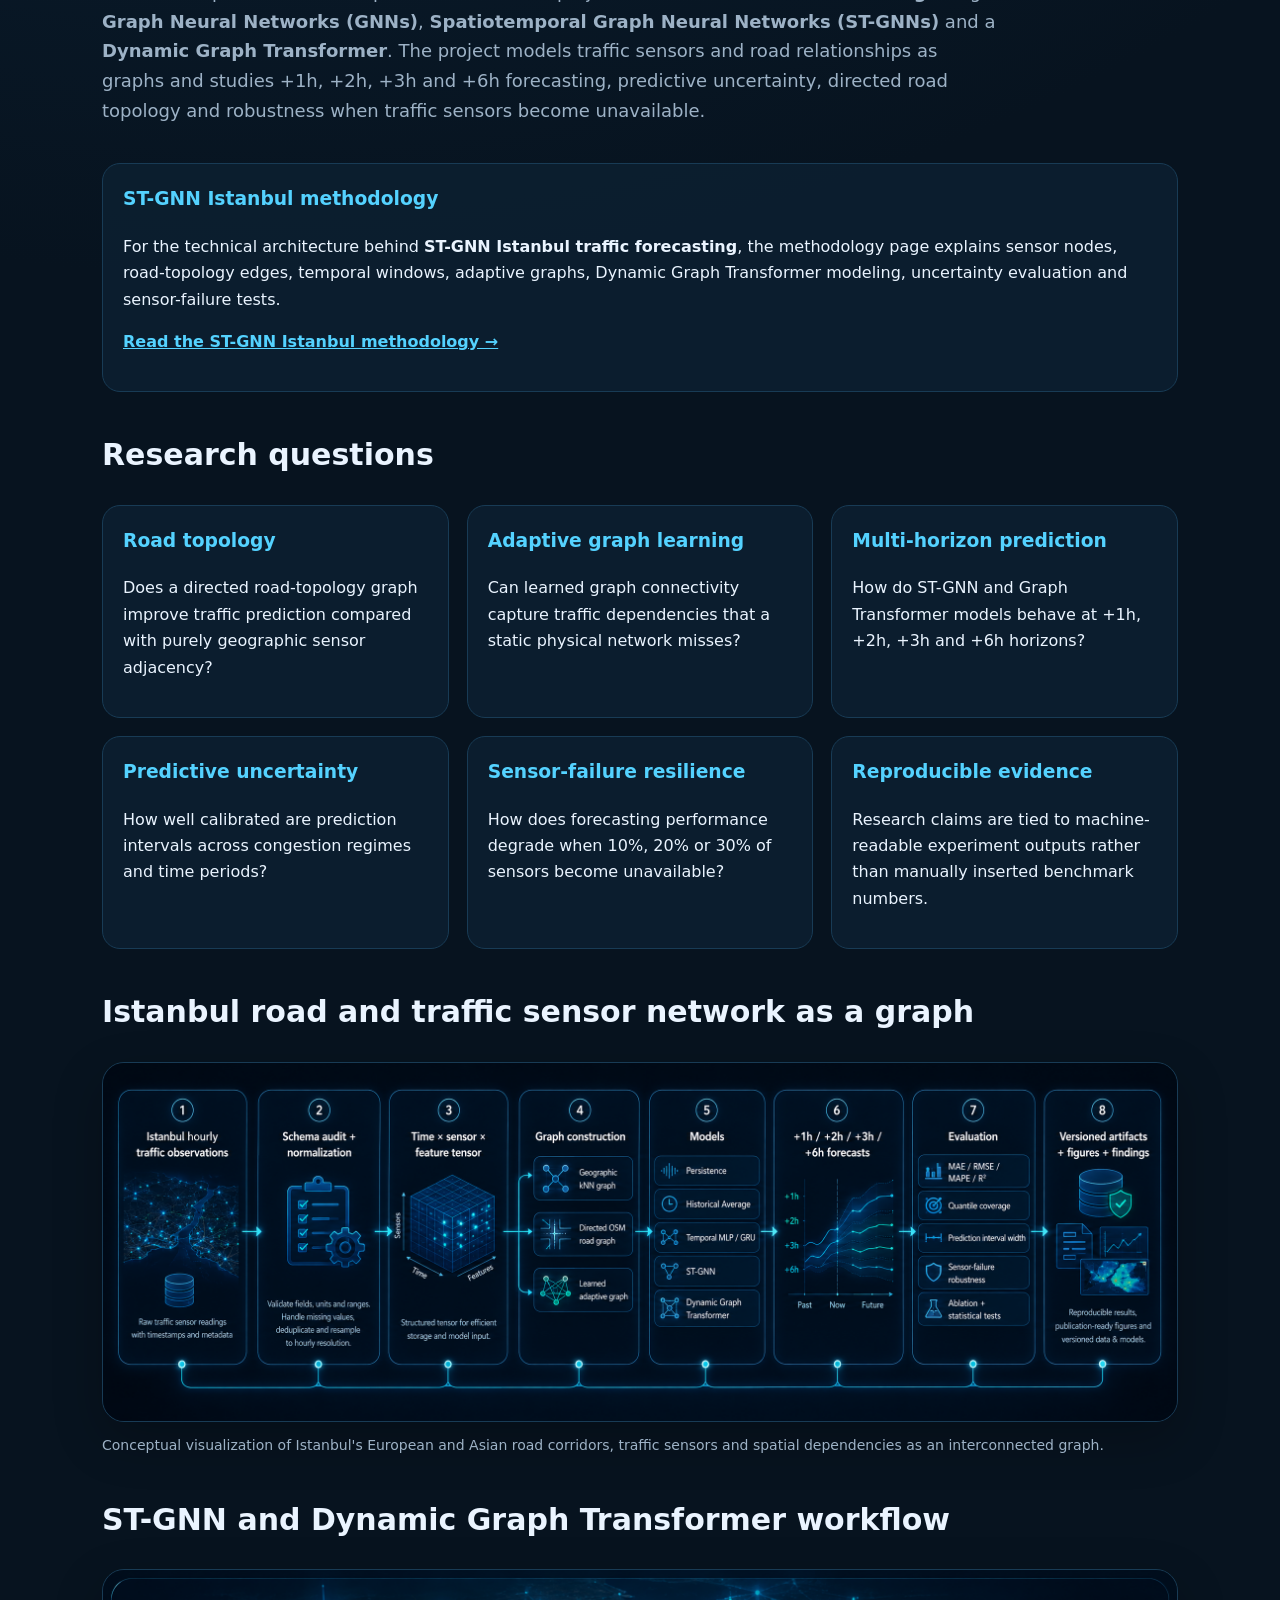
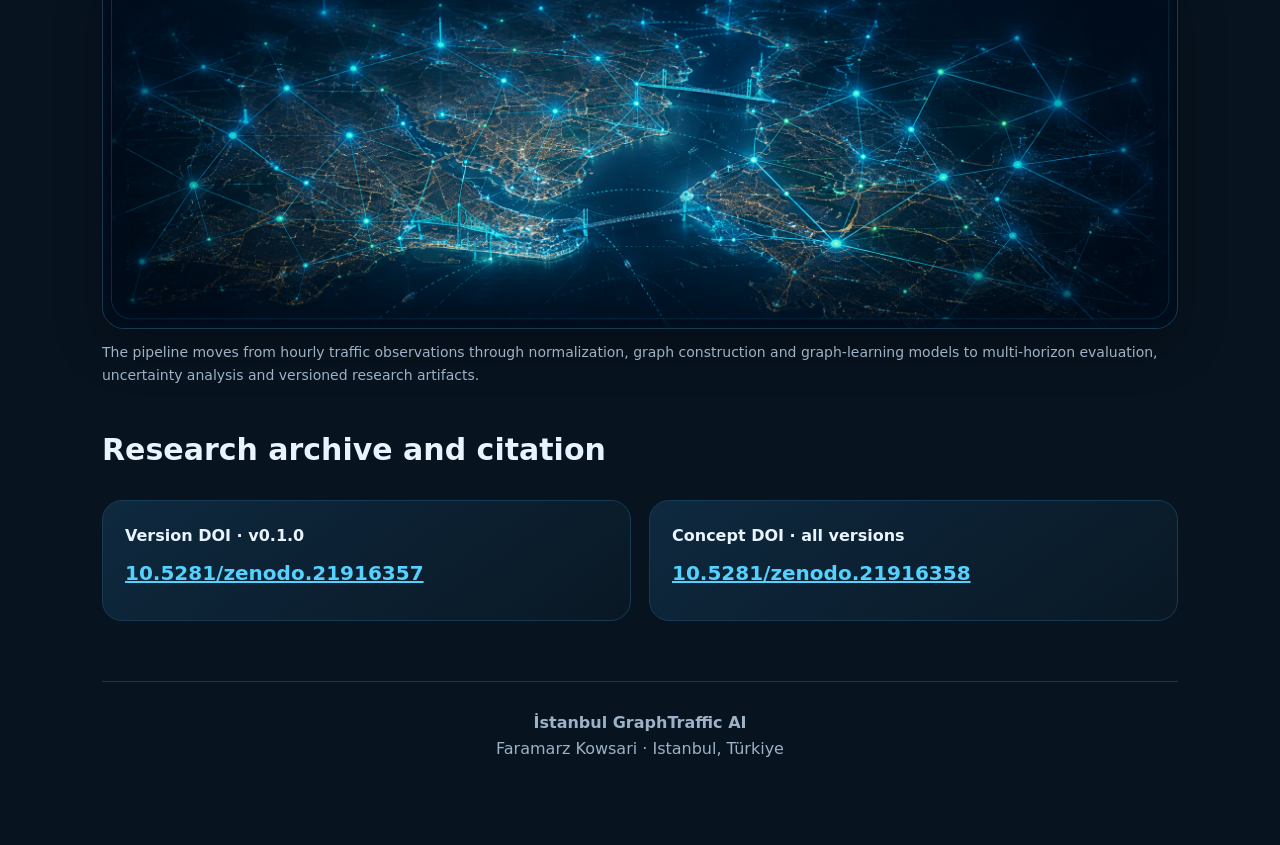
==== commit 73895f95: "Optimize target search queries and add ST-GNN methodology page" ====
--- a/docs/index.html
+++ b/docs/index.html
@@ -3,8 +3,8 @@
 <head>
 <meta charset="utf-8">
 <meta name="viewport" content="width=device-width,initial-scale=1">
-<title>Istanbul Traffic Forecasting with Graph Neural Networks | GraphTraffic AI</title>
-<meta name="description" content="Open-source Istanbul traffic forecasting research using graph neural networks, ST-GNNs and Dynamic Graph Transformers for +1h to +6h prediction, uncertainty estimation and sensor-failure robustness.">
+<title>Istanbul Traffic Forecasting with GNN & ST-GNN | GraphTraffic AI</title>
+<meta name="description" content="Istanbul traffic forecasting research with Graph Neural Networks, ST-GNN and Dynamic Graph Transformer for +1h to +6h prediction, uncertainty and sensor-failure robustness.">
 <meta name="robots" content="index,follow,max-image-preview:large,max-snippet:-1,max-video-preview:-1">
 <meta name="author" content="Faramarz Kowsari">
 <link rel="canonical" href="https://faramarzkowsari.github.io/istanbul-graphtraffic-ai/">
@@ -14,13 +14,13 @@
 <link rel="alternate" hreflang="x-default" href="https://faramarzkowsari.github.io/istanbul-graphtraffic-ai/">
 <meta property="og:type" content="website">
 <meta property="og:url" content="https://faramarzkowsari.github.io/istanbul-graphtraffic-ai/">
-<meta property="og:title" content="Istanbul Traffic Forecasting with Graph Neural Networks | GraphTraffic AI">
-<meta property="og:description" content="Open-source Istanbul traffic forecasting research using graph neural networks, ST-GNNs and Dynamic Graph Transformers for +1h to +6h prediction, uncertainty estimation and sensor-failure robustness.">
+<meta property="og:title" content="Istanbul Traffic Forecasting with GNN & ST-GNN | GraphTraffic AI">
+<meta property="og:description" content="Istanbul traffic forecasting research with Graph Neural Networks, ST-GNN and Dynamic Graph Transformer for +1h to +6h prediction, uncertainty and sensor-failure robustness.">
 <meta property="og:image" content="https://faramarzkowsari.github.io/istanbul-graphtraffic-ai/assets/social-preview.png">
 <meta property="og:locale" content="en_US">
 <meta name="twitter:card" content="summary_large_image">
-<meta name="twitter:title" content="Istanbul Traffic Forecasting with Graph Neural Networks | GraphTraffic AI">
-<meta name="twitter:description" content="Open-source Istanbul traffic forecasting research using graph neural networks, ST-GNNs and Dynamic Graph Transformers for +1h to +6h prediction, uncertainty estimation and sensor-failure robustness.">
+<meta name="twitter:title" content="Istanbul Traffic Forecasting with GNN & ST-GNN | GraphTraffic AI">
+<meta name="twitter:description" content="Istanbul traffic forecasting research with Graph Neural Networks, ST-GNN and Dynamic Graph Transformer for +1h to +6h prediction, uncertainty and sensor-failure robustness.">
 <meta name="twitter:image" content="https://faramarzkowsari.github.io/istanbul-graphtraffic-ai/assets/social-preview.png">
 <script type="application/ld+json">
 {
@@ -97,8 +97,8 @@
       "@type": "WebPage",
       "@id": "https://faramarzkowsari.github.io/istanbul-graphtraffic-ai/#webpage",
       "url": "https://faramarzkowsari.github.io/istanbul-graphtraffic-ai/",
-      "name": "Istanbul Traffic Forecasting with Graph Neural Networks | GraphTraffic AI",
-      "description": "Open-source Istanbul traffic forecasting research using graph neural networks, ST-GNNs and Dynamic Graph Transformers for +1h to +6h prediction, uncertainty estimation and sensor-failure robustness.",
+      "name": "Istanbul Traffic Forecasting with GNN & ST-GNN | GraphTraffic AI",
+      "description": "Istanbul traffic forecasting research with Graph Neural Networks, ST-GNN and Dynamic Graph Transformer for +1h to +6h prediction, uncertainty and sensor-failure robustness.",
       "inLanguage": "en",
       "author": {
         "@id": "https://faramarzkowsari.github.io/#faramarz-kowsari"
@@ -142,9 +142,10 @@
 </head>
 <body><main class="wrap">
 <div class="hero-preview"><img src="assets/social-preview.png" alt="Istanbul traffic forecasting with graph neural networks and Graph Transformer"></div>
-<header><div class="hero"><div class="eyebrow">Open-source urban AI research · Istanbul</div><h1>Istanbul Traffic Forecasting with Graph Neural Networks</h1><p>İstanbul GraphTraffic AI · ST-GNN · Dynamic Graph Transformer · Multi-horizon prediction</p><div><span class="tag">Graph Neural Networks</span><span class="tag">ST-GNN</span><span class="tag">Graph Transformer</span><span class="tag">Traffic Forecasting</span><span class="tag">Uncertainty</span><span class="tag">Sensor Resilience</span></div><div class="hero-actions"><a href="https://github.com/FaramarzKowsari/istanbul-graphtraffic-ai">GitHub Repository</a><a href="https://doi.org/10.5281/zenodo.21916357">Zenodo DOI</a><a href="research-findings.html">Research Evaluation</a></div></div><aside class="profile"><img src="https://avatars.githubusercontent.com/u/105053743?v=4&s=512" alt="Faramarz Kowsari"><h3>Faramarz Kowsari</h3><p>Author · Software Engineer · AI Researcher<br>Istanbul, Türkiye</p><p><a href="https://faramarzkowsari.github.io">Official Website</a> · <a href="https://orcid.org/0000-0003-1692-0453">ORCID</a> · <a href="https://scholar.google.com/citations?user=G7tP5WMAAAAJ&hl=en">Google Scholar</a></p></aside></header>
+<header><div class="hero"><div class="eyebrow">Open-source urban AI research · Istanbul</div><h1>Istanbul Traffic Forecasting with GNN and ST-GNN</h1><p>İstanbul GraphTraffic AI · ST-GNN · Dynamic Graph Transformer · Multi-horizon prediction</p><div><span class="tag">Graph Neural Networks</span><span class="tag">ST-GNN</span><span class="tag">Graph Transformer</span><span class="tag">Traffic Forecasting</span><span class="tag">Uncertainty</span><span class="tag">Sensor Resilience</span></div><div class="hero-actions"><a href="https://github.com/FaramarzKowsari/istanbul-graphtraffic-ai">GitHub Repository</a><a href="https://doi.org/10.5281/zenodo.21916357">Zenodo DOI</a><a href="st-gnn-istanbul.html">ST-GNN Istanbul Methodology</a><a href="research-findings.html">Research Evaluation</a></div></div><aside class="profile"><img src="https://avatars.githubusercontent.com/u/105053743?v=4&s=512" alt="Faramarz Kowsari"><h3>Faramarz Kowsari</h3><p>Author · Software Engineer · AI Researcher<br>Istanbul, Türkiye</p><p><a href="https://faramarzkowsari.github.io">Official Website</a> · <a href="https://orcid.org/0000-0003-1692-0453">ORCID</a> · <a href="https://scholar.google.com/citations?user=G7tP5WMAAAAJ&hl=en">Google Scholar</a></p></aside></header>
 <nav class="language-nav"><a class="active" href="./">English</a><a href="tr/">Türkçe</a><a href="es/">Español</a></nav>
 <section><h2>Open-source graph neural network research for Istanbul traffic prediction</h2><p class="seo-intro">İstanbul GraphTraffic AI is a reproducible research project for <strong>Istanbul traffic forecasting</strong> using <strong>Graph Neural Networks (GNNs)</strong>, <strong>Spatiotemporal Graph Neural Networks (ST-GNNs)</strong> and a <strong>Dynamic Graph Transformer</strong>. The project models traffic sensors and road relationships as graphs and studies +1h, +2h, +3h and +6h forecasting, predictive uncertainty, directed road topology and robustness when traffic sensors become unavailable.</p></section>
+<section><div class="card"><h3>ST-GNN Istanbul methodology</h3><p>For the technical architecture behind <strong>ST-GNN Istanbul traffic forecasting</strong>, the methodology page explains sensor nodes, road-topology edges, temporal windows, adaptive graphs, Dynamic Graph Transformer modeling, uncertainty evaluation and sensor-failure tests.</p><p><a href="st-gnn-istanbul.html"><strong>Read the ST-GNN Istanbul methodology →</strong></a></p></div></section>
 <section><h2>Research questions</h2><div class="grid"><div class="card"><h3>Road topology</h3><p>Does a directed road-topology graph improve traffic prediction compared with purely geographic sensor adjacency?</p></div><div class="card"><h3>Adaptive graph learning</h3><p>Can learned graph connectivity capture traffic dependencies that a static physical network misses?</p></div><div class="card"><h3>Multi-horizon prediction</h3><p>How do ST-GNN and Graph Transformer models behave at +1h, +2h, +3h and +6h horizons?</p></div><div class="card"><h3>Predictive uncertainty</h3><p>How well calibrated are prediction intervals across congestion regimes and time periods?</p></div><div class="card"><h3>Sensor-failure resilience</h3><p>How does forecasting performance degrade when 10%, 20% or 30% of sensors become unavailable?</p></div><div class="card"><h3>Reproducible evidence</h3><p>Research claims are tied to machine-readable experiment outputs rather than manually inserted benchmark numbers.</p></div></div></section>
 <section><h2>Istanbul road and traffic sensor network as a graph</h2><div class="graph-image"><img src="assets/istanbul-graph-network.png" alt="Graph representation of Istanbul traffic sensors, road corridors and Bosphorus crossings"></div><p class="caption">Conceptual visualization of Istanbul's European and Asian road corridors, traffic sensors and spatial dependencies as an interconnected graph.</p></section>
 <section><h2>ST-GNN and Dynamic Graph Transformer workflow</h2><div class="workflow-image"><img src="assets/research-workflow.png" alt="Research workflow for Istanbul traffic forecasting using ST-GNN and Dynamic Graph Transformer"></div><p class="caption">The pipeline moves from hourly traffic observations through normalization, graph construction and graph-learning models to multi-horizon evaluation, uncertainty analysis and versioned research artifacts.</p></section>
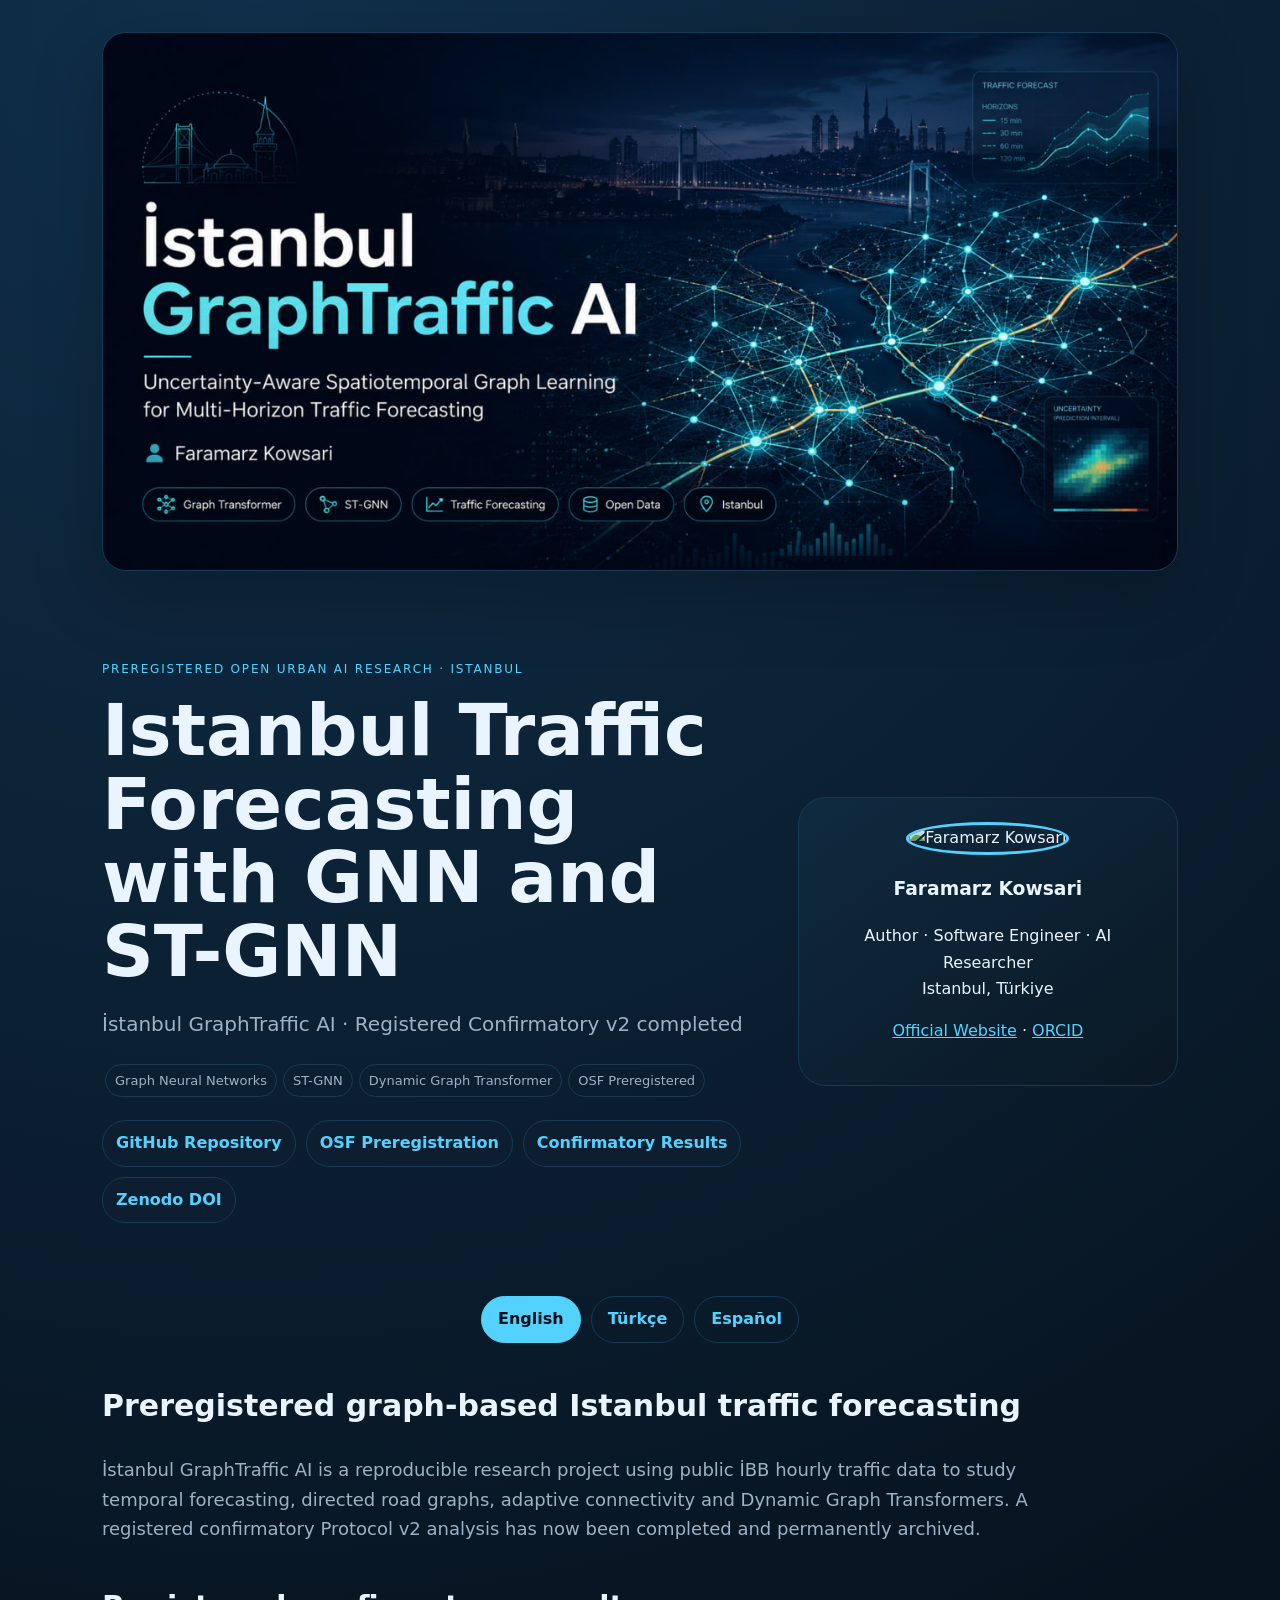
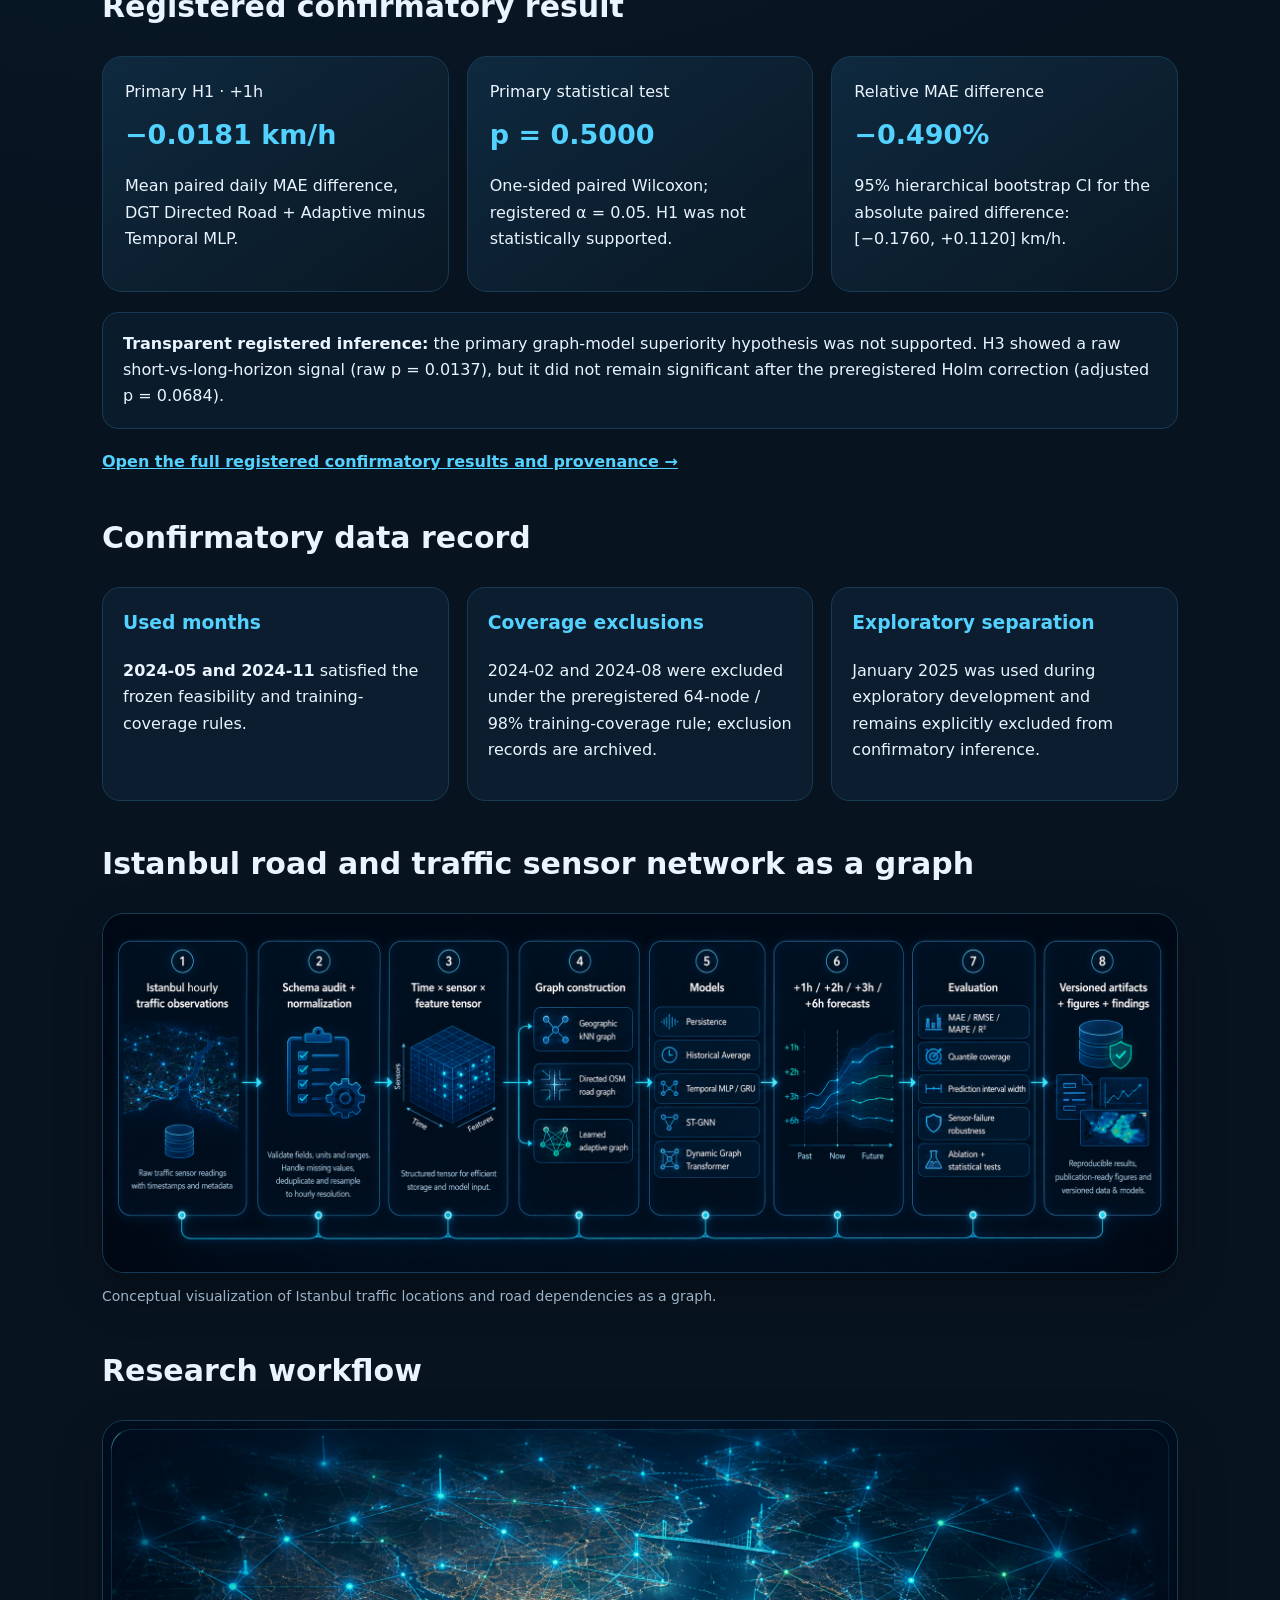
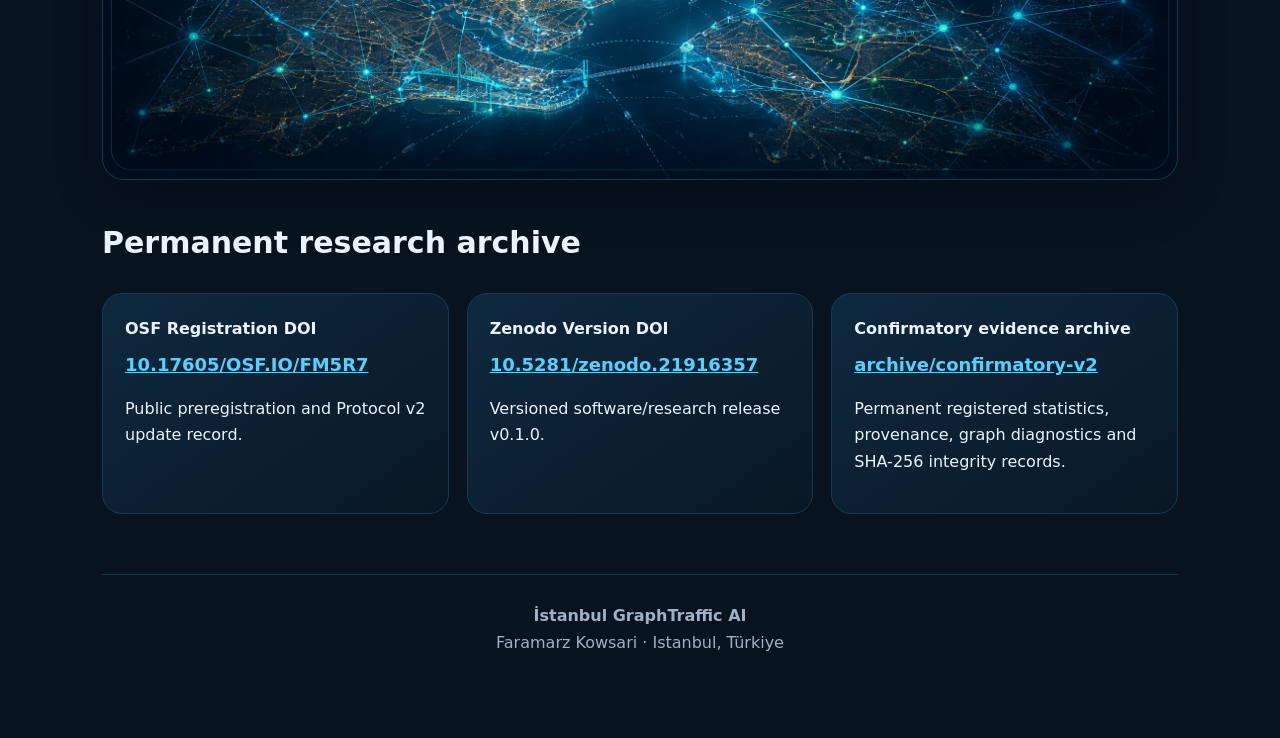
==== commit 77d46748: "Publish registered confirmatory v2 results and permanent archive" ====
--- a/docs/index.html
+++ b/docs/index.html
@@ -3,8 +3,8 @@
 <head>
 <meta charset="utf-8">
 <meta name="viewport" content="width=device-width,initial-scale=1">
-<title>Istanbul Traffic Forecasting with GNN & ST-GNN | GraphTraffic AI</title>
-<meta name="description" content="Istanbul traffic forecasting research with Graph Neural Networks, ST-GNN and Dynamic Graph Transformer for +1h to +6h prediction, uncertainty and sensor-failure robustness.">
+<title>Istanbul Traffic Forecasting with GNN & ST-GNN | Registered Results</title>
+<meta name="description" content="Preregistered Istanbul traffic forecasting with GNN, ST-GNN and Dynamic Graph Transformer. Registered confirmatory v2 results, OSF DOI and permanent reproducibility archive.">
 <meta name="robots" content="index,follow,max-image-preview:large,max-snippet:-1,max-video-preview:-1">
 <meta name="author" content="Faramarz Kowsari">
 <link rel="canonical" href="https://faramarzkowsari.github.io/istanbul-graphtraffic-ai/">
@@ -14,13 +14,13 @@
 <link rel="alternate" hreflang="x-default" href="https://faramarzkowsari.github.io/istanbul-graphtraffic-ai/">
 <meta property="og:type" content="website">
 <meta property="og:url" content="https://faramarzkowsari.github.io/istanbul-graphtraffic-ai/">
-<meta property="og:title" content="Istanbul Traffic Forecasting with GNN & ST-GNN | GraphTraffic AI">
-<meta property="og:description" content="Istanbul traffic forecasting research with Graph Neural Networks, ST-GNN and Dynamic Graph Transformer for +1h to +6h prediction, uncertainty and sensor-failure robustness.">
+<meta property="og:title" content="Istanbul Traffic Forecasting with GNN &amp; ST-GNN | Registered Results">
+<meta property="og:description" content="Preregistered Istanbul traffic forecasting with GNN, ST-GNN and Dynamic Graph Transformer. Registered confirmatory v2 results, OSF DOI and permanent reproducibility archive.">
 <meta property="og:image" content="https://faramarzkowsari.github.io/istanbul-graphtraffic-ai/assets/social-preview.png">
 <meta property="og:locale" content="en_US">
 <meta name="twitter:card" content="summary_large_image">
-<meta name="twitter:title" content="Istanbul Traffic Forecasting with GNN & ST-GNN | GraphTraffic AI">
-<meta name="twitter:description" content="Istanbul traffic forecasting research with Graph Neural Networks, ST-GNN and Dynamic Graph Transformer for +1h to +6h prediction, uncertainty and sensor-failure robustness.">
+<meta name="twitter:title" content="Istanbul Traffic Forecasting with GNN &amp; ST-GNN | Registered Results">
+<meta name="twitter:description" content="Preregistered Istanbul traffic forecasting with GNN, ST-GNN and Dynamic Graph Transformer. Registered confirmatory v2 results, OSF DOI and permanent reproducibility archive.">
 <meta name="twitter:image" content="https://faramarzkowsari.github.io/istanbul-graphtraffic-ai/assets/social-preview.png">
 <script type="application/ld+json">
 {
@@ -42,7 +42,7 @@
       "@type": "SoftwareSourceCode",
       "@id": "https://faramarzkowsari.github.io/istanbul-graphtraffic-ai/#software",
       "name": "İstanbul GraphTraffic AI",
-      "description": "Open-source research software for multi-horizon Istanbul traffic forecasting with graph neural networks, ST-GNNs and Dynamic Graph Transformers.",
+      "description": "Open-source research software for multi-horizon Istanbul traffic forecasting with graph neural networks and Dynamic Graph Transformers.",
       "url": "https://faramarzkowsari.github.io/istanbul-graphtraffic-ai/",
       "codeRepository": "https://github.com/FaramarzKowsari/istanbul-graphtraffic-ai",
       "programmingLanguage": {
@@ -52,6 +52,7 @@
       "runtimePlatform": "Python 3.10+",
       "version": "0.1.0",
       "datePublished": "2026-08-13",
+      "dateModified": "2026-08-14",
       "license": "https://github.com/FaramarzKowsari/istanbul-graphtraffic-ai/blob/main/LICENSE",
       "author": {
         "@id": "https://faramarzkowsari.github.io/#faramarz-kowsari"
@@ -59,25 +60,16 @@
       "identifier": [
         {
           "@type": "PropertyValue",
-          "propertyID": "DOI",
+          "propertyID": "Zenodo DOI",
           "value": "10.5281/zenodo.21916357",
           "url": "https://doi.org/10.5281/zenodo.21916357"
         },
         {
           "@type": "PropertyValue",
-          "propertyID": "Concept DOI",
-          "value": "10.5281/zenodo.21916358",
-          "url": "https://doi.org/10.5281/zenodo.21916358"
+          "propertyID": "OSF Registration DOI",
+          "value": "10.17605/OSF.IO/FM5R7",
+          "url": "https://doi.org/10.17605/OSF.IO/FM5R7"
         }
-      ],
-      "keywords": [
-        "Istanbul traffic forecasting",
-        "graph neural networks",
-        "ST-GNN",
-        "Graph Transformer",
-        "traffic prediction",
-        "uncertainty quantification",
-        "sensor-failure resilience"
       ]
     },
     {
@@ -85,20 +77,26 @@
       "@id": "https://faramarzkowsari.github.io/istanbul-graphtraffic-ai/#research-project",
       "name": "İstanbul GraphTraffic AI Research Project",
       "headline": "Uncertainty-Aware Spatiotemporal Graph Learning for Multi-Horizon Traffic Forecasting",
-      "description": "Research project investigating directed road topology, adaptive graph learning, ST-GNNs and Dynamic Graph Transformers for Istanbul traffic forecasting.",
+      "description": "Preregistered graph-based Istanbul traffic forecasting research with a completed registered confirmatory analysis.",
       "url": "https://faramarzkowsari.github.io/istanbul-graphtraffic-ai/",
       "creator": {
         "@id": "https://faramarzkowsari.github.io/#faramarz-kowsari"
       },
       "datePublished": "2026-08-13",
-      "version": "0.1.0"
+      "dateModified": "2026-08-14",
+      "identifier": {
+        "@type": "PropertyValue",
+        "propertyID": "OSF Registration DOI",
+        "value": "10.17605/OSF.IO/FM5R7",
+        "url": "https://doi.org/10.17605/OSF.IO/FM5R7"
+      }
     },
     {
       "@type": "WebPage",
       "@id": "https://faramarzkowsari.github.io/istanbul-graphtraffic-ai/#webpage",
       "url": "https://faramarzkowsari.github.io/istanbul-graphtraffic-ai/",
-      "name": "Istanbul Traffic Forecasting with GNN & ST-GNN | GraphTraffic AI",
-      "description": "Istanbul traffic forecasting research with Graph Neural Networks, ST-GNN and Dynamic Graph Transformer for +1h to +6h prediction, uncertainty and sensor-failure robustness.",
+      "name": "Istanbul Traffic Forecasting with GNN & ST-GNN | Registered Results",
+      "description": "Preregistered Istanbul traffic forecasting with GNN, ST-GNN and Dynamic Graph Transformer. Registered confirmatory v2 results, OSF DOI and permanent reproducibility archive.",
       "inLanguage": "en",
       "author": {
         "@id": "https://faramarzkowsari.github.io/#faramarz-kowsari"
@@ -116,7 +114,6 @@
 }
 </script>
 <link rel="stylesheet" href="assets/site.css">
-
 <style>
 html{scroll-behavior:smooth}
 .hero-preview{margin:0 0 34px;border:1px solid var(--line);border-radius:24px;overflow:hidden;background:var(--panel);box-shadow:0 24px 70px rgba(0,0,0,.22)}
@@ -124,31 +121,39 @@
 .language-nav{display:flex;justify-content:center;flex-wrap:wrap;gap:10px;margin:18px auto 34px}
 .language-nav a{padding:9px 16px;border:1px solid var(--line);border-radius:999px;text-decoration:none;font-weight:700}
 .language-nav a.active{background:var(--cyan);color:#04111b;border-color:var(--cyan)}
-.hero-actions,.badge-row{display:flex;flex-wrap:wrap;gap:10px;margin-top:20px;align-items:center}
+.hero-actions{display:flex;flex-wrap:wrap;gap:10px;margin-top:20px;align-items:center}
 .hero-actions a{display:inline-flex;padding:9px 13px;border:1px solid var(--line);border-radius:999px;text-decoration:none;font-weight:600;background:rgba(13,32,49,.62)}
-.badge-row img{display:block;height:20px}
 .graph-image,.workflow-image{margin-top:22px;border:1px solid var(--line);border-radius:22px;overflow:hidden;background:var(--panel);box-shadow:0 18px 50px rgba(0,0,0,.24)}
 .caption{margin-top:12px;color:var(--muted);font-size:14px}
-.seo-intro{font-size:18px;color:var(--muted);max-width:900px}
-.archive{display:grid;grid-template-columns:repeat(2,1fr);gap:18px}
-.archive-card{background:linear-gradient(145deg,rgba(15,42,64,.95),rgba(10,24,36,.95));border:1px solid var(--line);border-radius:20px;padding:22px}
-.doi{display:block;margin:8px 0;font-size:20px;font-weight:750;color:var(--cyan)}
-.doc-links{display:grid;grid-template-columns:repeat(2,1fr);gap:12px}
-.doc-links a{display:block;padding:15px 17px;border:1px solid var(--line);border-radius:14px;background:rgba(13,32,49,.65);text-decoration:none}
+.seo-intro{font-size:18px;color:var(--muted);max-width:950px}
+.result-grid,.archive{display:grid;grid-template-columns:repeat(3,1fr);gap:18px}
+.result-card,.archive-card{background:linear-gradient(145deg,rgba(15,42,64,.95),rgba(10,24,36,.95));border:1px solid var(--line);border-radius:20px;padding:22px}
+.result-card strong{display:block;font-size:27px;color:var(--cyan);margin:7px 0}
+.status-note{margin:20px 0;padding:18px 20px;border:1px solid var(--line);border-radius:16px;background:rgba(13,32,49,.68)}
+.doi{display:block;margin:8px 0;font-size:18px;font-weight:750;color:var(--cyan);overflow-wrap:anywhere}
 footer{margin-top:60px;padding:28px 0 10px;border-top:1px solid var(--line);color:var(--muted);text-align:center}
-@media(max-width:900px){.archive,.doc-links{grid-template-columns:1fr}}
+@media(max-width:900px){.result-grid,.archive{grid-template-columns:1fr}}
 </style>
-
 </head>
 <body><main class="wrap">
-<div class="hero-preview"><img src="assets/social-preview.png" alt="Istanbul traffic forecasting with graph neural networks and Graph Transformer"></div>
-<header><div class="hero"><div class="eyebrow">Open-source urban AI research · Istanbul</div><h1>Istanbul Traffic Forecasting with GNN and ST-GNN</h1><p>İstanbul GraphTraffic AI · ST-GNN · Dynamic Graph Transformer · Multi-horizon prediction</p><div><span class="tag">Graph Neural Networks</span><span class="tag">ST-GNN</span><span class="tag">Graph Transformer</span><span class="tag">Traffic Forecasting</span><span class="tag">Uncertainty</span><span class="tag">Sensor Resilience</span></div><div class="hero-actions"><a href="https://github.com/FaramarzKowsari/istanbul-graphtraffic-ai">GitHub Repository</a><a href="https://doi.org/10.5281/zenodo.21916357">Zenodo DOI</a><a href="st-gnn-istanbul.html">ST-GNN Istanbul Methodology</a><a href="research-findings.html">Research Evaluation</a></div></div><aside class="profile"><img src="https://avatars.githubusercontent.com/u/105053743?v=4&s=512" alt="Faramarz Kowsari"><h3>Faramarz Kowsari</h3><p>Author · Software Engineer · AI Researcher<br>Istanbul, Türkiye</p><p><a href="https://faramarzkowsari.github.io">Official Website</a> · <a href="https://orcid.org/0000-0003-1692-0453">ORCID</a> · <a href="https://scholar.google.com/citations?user=G7tP5WMAAAAJ&hl=en">Google Scholar</a></p></aside></header>
+
+<div class="hero-preview"><img src="assets/social-preview.png" alt="Istanbul traffic forecasting with graph neural networks and Dynamic Graph Transformer"></div>
+<header><div class="hero"><div class="eyebrow">Preregistered open urban AI research · Istanbul</div><h1>Istanbul Traffic Forecasting with GNN and ST-GNN</h1><p>İstanbul GraphTraffic AI · Registered Confirmatory v2 completed</p><div><span class="tag">Graph Neural Networks</span><span class="tag">ST-GNN</span><span class="tag">Dynamic Graph Transformer</span><span class="tag">OSF Preregistered</span></div><div class="hero-actions"><a href="https://github.com/FaramarzKowsari/istanbul-graphtraffic-ai">GitHub Repository</a><a href="https://doi.org/10.17605/OSF.IO/FM5R7">OSF Preregistration</a><a href="confirmatory-results.html">Confirmatory Results</a><a href="https://doi.org/10.5281/zenodo.21916357">Zenodo DOI</a></div></div><aside class="profile"><img src="https://avatars.githubusercontent.com/u/105053743?v=4&s=512" alt="Faramarz Kowsari"><h3>Faramarz Kowsari</h3><p>Author · Software Engineer · AI Researcher<br>Istanbul, Türkiye</p><p><a href="https://faramarzkowsari.github.io">Official Website</a> · <a href="https://orcid.org/0000-0003-1692-0453">ORCID</a></p></aside></header>
 <nav class="language-nav"><a class="active" href="./">English</a><a href="tr/">Türkçe</a><a href="es/">Español</a></nav>
-<section><h2>Open-source graph neural network research for Istanbul traffic prediction</h2><p class="seo-intro">İstanbul GraphTraffic AI is a reproducible research project for <strong>Istanbul traffic forecasting</strong> using <strong>Graph Neural Networks (GNNs)</strong>, <strong>Spatiotemporal Graph Neural Networks (ST-GNNs)</strong> and a <strong>Dynamic Graph Transformer</strong>. The project models traffic sensors and road relationships as graphs and studies +1h, +2h, +3h and +6h forecasting, predictive uncertainty, directed road topology and robustness when traffic sensors become unavailable.</p></section>
-<section><div class="card"><h3>ST-GNN Istanbul methodology</h3><p>For the technical architecture behind <strong>ST-GNN Istanbul traffic forecasting</strong>, the methodology page explains sensor nodes, road-topology edges, temporal windows, adaptive graphs, Dynamic Graph Transformer modeling, uncertainty evaluation and sensor-failure tests.</p><p><a href="st-gnn-istanbul.html"><strong>Read the ST-GNN Istanbul methodology →</strong></a></p></div></section>
-<section><h2>Research questions</h2><div class="grid"><div class="card"><h3>Road topology</h3><p>Does a directed road-topology graph improve traffic prediction compared with purely geographic sensor adjacency?</p></div><div class="card"><h3>Adaptive graph learning</h3><p>Can learned graph connectivity capture traffic dependencies that a static physical network misses?</p></div><div class="card"><h3>Multi-horizon prediction</h3><p>How do ST-GNN and Graph Transformer models behave at +1h, +2h, +3h and +6h horizons?</p></div><div class="card"><h3>Predictive uncertainty</h3><p>How well calibrated are prediction intervals across congestion regimes and time periods?</p></div><div class="card"><h3>Sensor-failure resilience</h3><p>How does forecasting performance degrade when 10%, 20% or 30% of sensors become unavailable?</p></div><div class="card"><h3>Reproducible evidence</h3><p>Research claims are tied to machine-readable experiment outputs rather than manually inserted benchmark numbers.</p></div></div></section>
-<section><h2>Istanbul road and traffic sensor network as a graph</h2><div class="graph-image"><img src="assets/istanbul-graph-network.png" alt="Graph representation of Istanbul traffic sensors, road corridors and Bosphorus crossings"></div><p class="caption">Conceptual visualization of Istanbul's European and Asian road corridors, traffic sensors and spatial dependencies as an interconnected graph.</p></section>
-<section><h2>ST-GNN and Dynamic Graph Transformer workflow</h2><div class="workflow-image"><img src="assets/research-workflow.png" alt="Research workflow for Istanbul traffic forecasting using ST-GNN and Dynamic Graph Transformer"></div><p class="caption">The pipeline moves from hourly traffic observations through normalization, graph construction and graph-learning models to multi-horizon evaluation, uncertainty analysis and versioned research artifacts.</p></section>
-<section><h2>Research archive and citation</h2><div class="archive"><div class="archive-card"><strong>Version DOI · v0.1.0</strong><a class="doi" href="https://doi.org/10.5281/zenodo.21916357">10.5281/zenodo.21916357</a></div><div class="archive-card"><strong>Concept DOI · all versions</strong><a class="doi" href="https://doi.org/10.5281/zenodo.21916358">10.5281/zenodo.21916358</a></div></div></section>
+<section><h2>Preregistered graph-based Istanbul traffic forecasting</h2><p class="seo-intro">İstanbul GraphTraffic AI is a reproducible research project using public İBB hourly traffic data to study temporal forecasting, directed road graphs, adaptive connectivity and Dynamic Graph Transformers. A registered confirmatory Protocol v2 analysis has now been completed and permanently archived.</p></section>
+<section><h2>Registered confirmatory result</h2><div class="result-grid">
+<div class="result-card"><span>Primary H1 · +1h</span><strong>−0.0181 km/h</strong><p>Mean paired daily MAE difference, DGT Directed Road + Adaptive minus Temporal MLP.</p></div>
+<div class="result-card"><span>Primary statistical test</span><strong>p = 0.5000</strong><p>One-sided paired Wilcoxon; registered α = 0.05. H1 was not statistically supported.</p></div>
+<div class="result-card"><span>Relative MAE difference</span><strong>−0.490%</strong><p>95% hierarchical bootstrap CI for the absolute paired difference: [−0.1760, +0.1120] km/h.</p></div>
+</div><div class="status-note"><strong>Transparent registered inference:</strong> the primary graph-model superiority hypothesis was not supported. H3 showed a raw short-vs-long-horizon signal (raw p = 0.0137), but it did not remain significant after the preregistered Holm correction (adjusted p = 0.0684).</div><p><a href="confirmatory-results.html"><strong>Open the full registered confirmatory results and provenance →</strong></a></p></section>
+<section><h2>Confirmatory data record</h2><div class="grid"><div class="card"><h3>Used months</h3><p><strong>2024-05 and 2024-11</strong> satisfied the frozen feasibility and training-coverage rules.</p></div><div class="card"><h3>Coverage exclusions</h3><p>2024-02 and 2024-08 were excluded under the preregistered 64-node / 98% training-coverage rule; exclusion records are archived.</p></div><div class="card"><h3>Exploratory separation</h3><p>January 2025 was used during exploratory development and remains explicitly excluded from confirmatory inference.</p></div></div></section>
+<section><h2>Istanbul road and traffic sensor network as a graph</h2><div class="graph-image"><img src="assets/istanbul-graph-network.png" alt="Graph representation of Istanbul traffic sensors, road corridors and Bosphorus crossings"></div><p class="caption">Conceptual visualization of Istanbul traffic locations and road dependencies as a graph.</p></section>
+<section><h2>Research workflow</h2><div class="workflow-image"><img src="assets/research-workflow.png" alt="Research workflow for Istanbul traffic forecasting using ST-GNN and Dynamic Graph Transformer"></div></section>
+<section><h2>Permanent research archive</h2><div class="archive">
+<div class="archive-card"><strong>OSF Registration DOI</strong><a class="doi" href="https://doi.org/10.17605/OSF.IO/FM5R7">10.17605/OSF.IO/FM5R7</a><p>Public preregistration and Protocol v2 update record.</p></div>
+<div class="archive-card"><strong>Zenodo Version DOI</strong><a class="doi" href="https://doi.org/10.5281/zenodo.21916357">10.5281/zenodo.21916357</a><p>Versioned software/research release v0.1.0.</p></div>
+<div class="archive-card"><strong>Confirmatory evidence archive</strong><a class="doi" href="https://github.com/FaramarzKowsari/istanbul-graphtraffic-ai/tree/main/archive/confirmatory-v2">archive/confirmatory-v2</a><p>Permanent registered statistics, provenance, graph diagnostics and SHA-256 integrity records.</p></div>
+</div></section>
 <footer><strong>İstanbul GraphTraffic AI</strong><br>Faramarz Kowsari · Istanbul, Türkiye</footer>
-</main></body></html>
+
+</main></body></html>
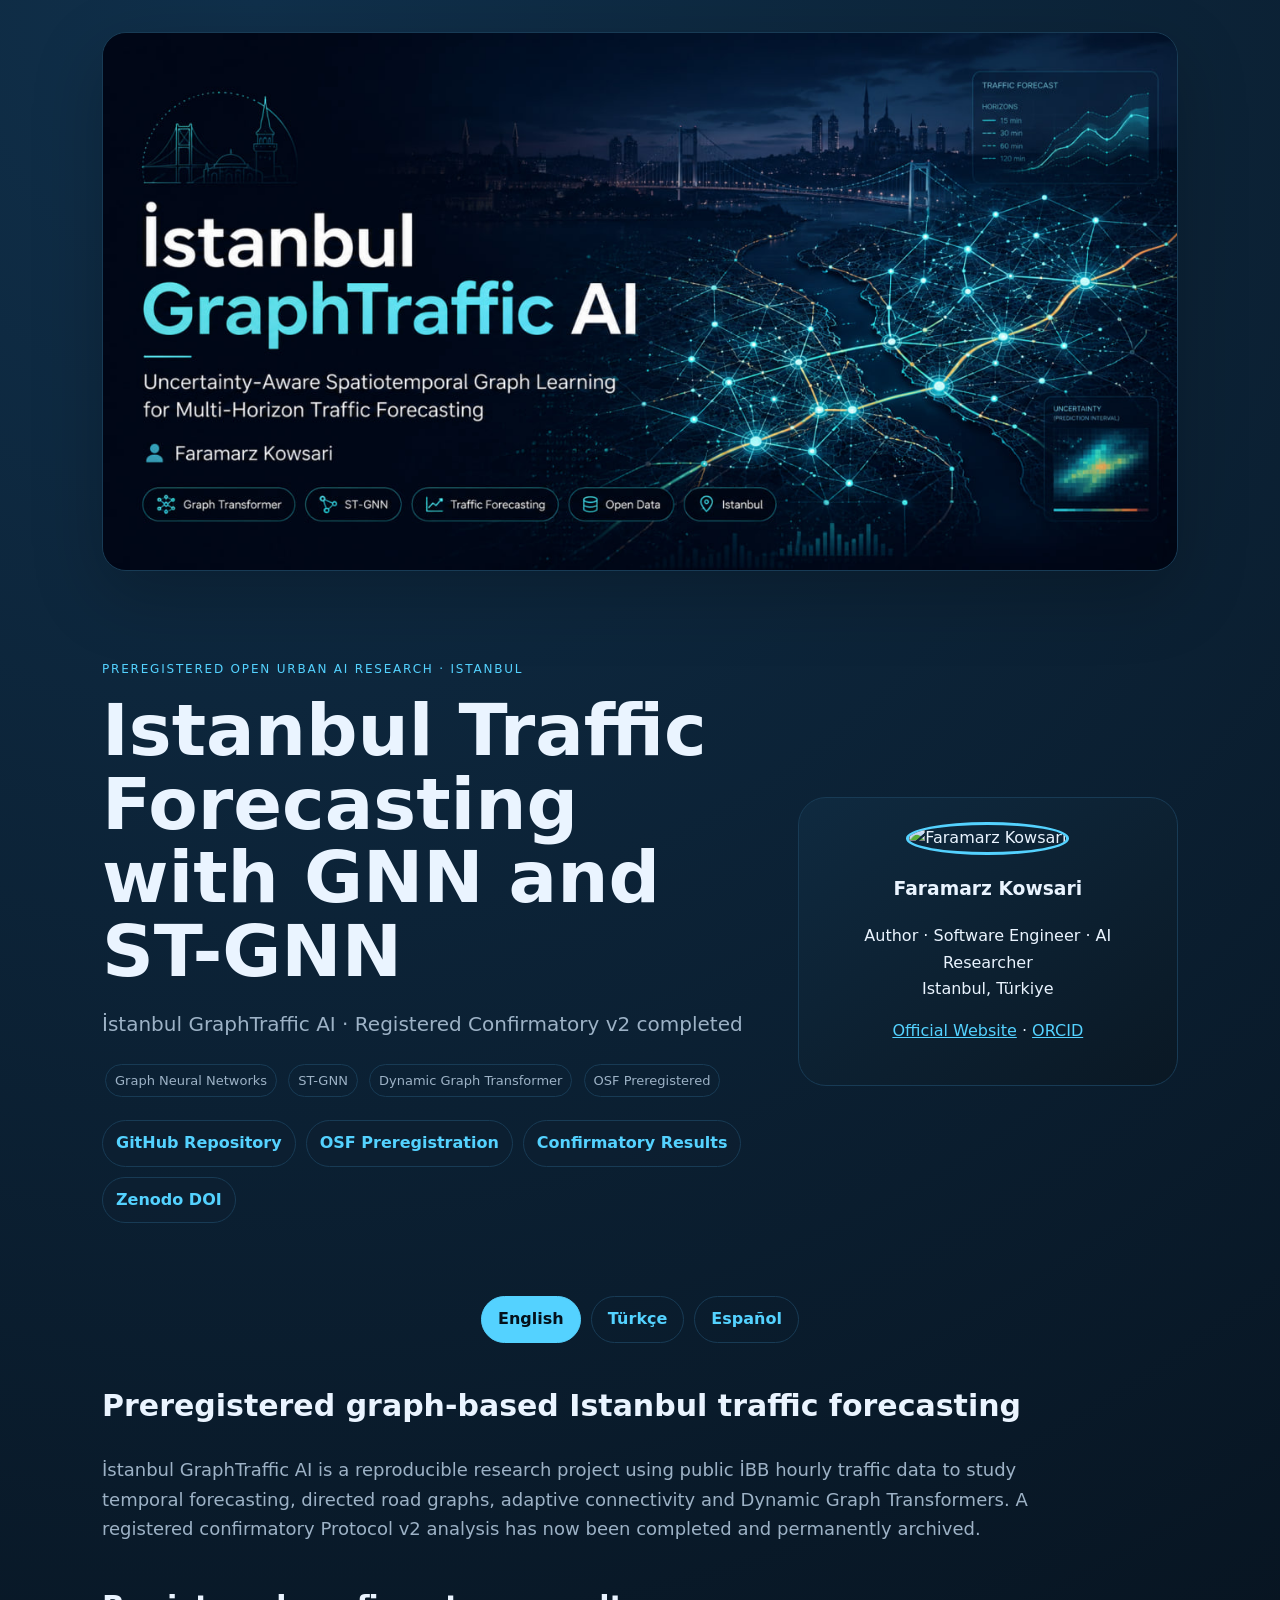
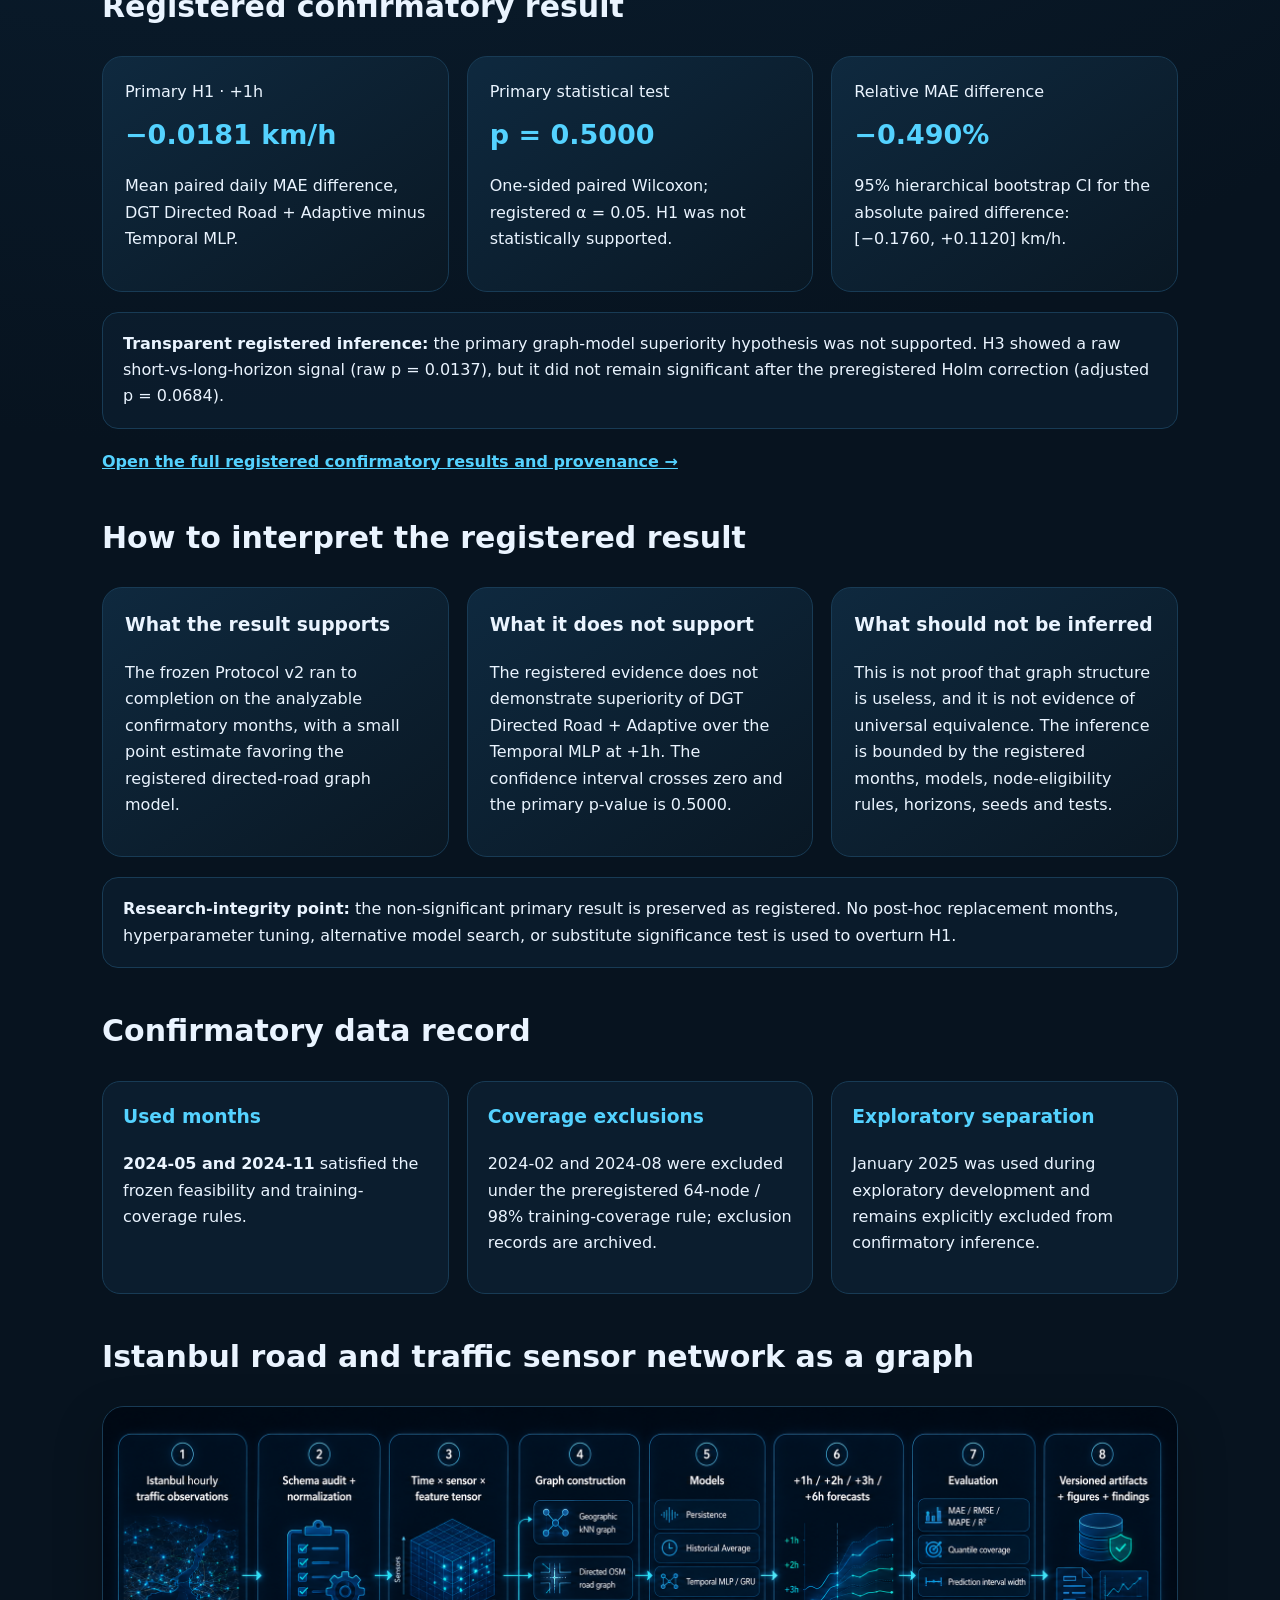
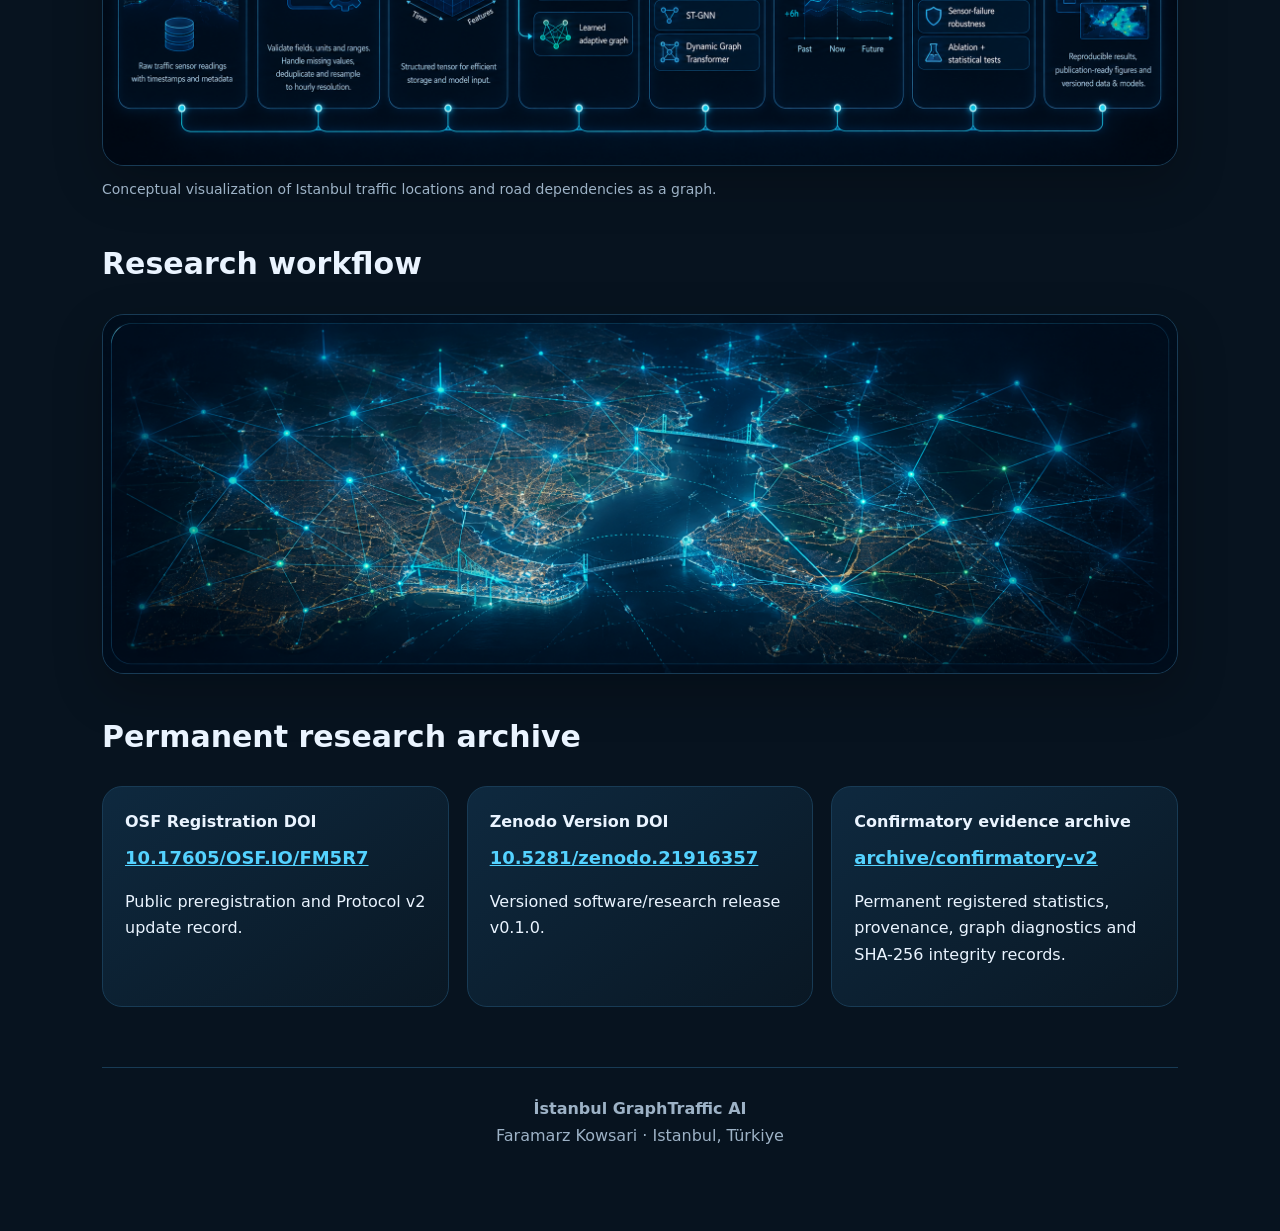
==== commit 4f35cf9b: "Clarify registered confirmatory v2 scientific interpretation" ====
--- a/docs/index.html
+++ b/docs/index.html
@@ -45,18 +45,13 @@
       "description": "Open-source research software for multi-horizon Istanbul traffic forecasting with graph neural networks and Dynamic Graph Transformers.",
       "url": "https://faramarzkowsari.github.io/istanbul-graphtraffic-ai/",
       "codeRepository": "https://github.com/FaramarzKowsari/istanbul-graphtraffic-ai",
-      "programmingLanguage": {
-        "@type": "ComputerLanguage",
-        "name": "Python"
-      },
+      "programmingLanguage": {"@type": "ComputerLanguage", "name": "Python"},
       "runtimePlatform": "Python 3.10+",
       "version": "0.1.0",
       "datePublished": "2026-08-13",
       "dateModified": "2026-08-14",
       "license": "https://github.com/FaramarzKowsari/istanbul-graphtraffic-ai/blob/main/LICENSE",
-      "author": {
-        "@id": "https://faramarzkowsari.github.io/#faramarz-kowsari"
-      },
+      "author": {"@id": "https://faramarzkowsari.github.io/#faramarz-kowsari"},
       "identifier": [
         {
           "@type": "PropertyValue",
@@ -77,11 +72,9 @@
       "@id": "https://faramarzkowsari.github.io/istanbul-graphtraffic-ai/#research-project",
       "name": "İstanbul GraphTraffic AI Research Project",
       "headline": "Uncertainty-Aware Spatiotemporal Graph Learning for Multi-Horizon Traffic Forecasting",
-      "description": "Preregistered graph-based Istanbul traffic forecasting research with a completed registered confirmatory analysis.",
+      "description": "Preregistered graph-based Istanbul traffic forecasting research with a completed registered confirmatory analysis. The preregistered primary superiority hypothesis was not statistically supported.",
       "url": "https://faramarzkowsari.github.io/istanbul-graphtraffic-ai/",
-      "creator": {
-        "@id": "https://faramarzkowsari.github.io/#faramarz-kowsari"
-      },
+      "creator": {"@id": "https://faramarzkowsari.github.io/#faramarz-kowsari"},
       "datePublished": "2026-08-13",
       "dateModified": "2026-08-14",
       "identifier": {
@@ -98,16 +91,10 @@
       "name": "Istanbul Traffic Forecasting with GNN & ST-GNN | Registered Results",
       "description": "Preregistered Istanbul traffic forecasting with GNN, ST-GNN and Dynamic Graph Transformer. Registered confirmatory v2 results, OSF DOI and permanent reproducibility archive.",
       "inLanguage": "en",
-      "author": {
-        "@id": "https://faramarzkowsari.github.io/#faramarz-kowsari"
-      },
+      "author": {"@id": "https://faramarzkowsari.github.io/#faramarz-kowsari"},
       "mainEntity": [
-        {
-          "@id": "https://faramarzkowsari.github.io/istanbul-graphtraffic-ai/#software"
-        },
-        {
-          "@id": "https://faramarzkowsari.github.io/istanbul-graphtraffic-ai/#research-project"
-        }
+        {"@id": "https://faramarzkowsari.github.io/istanbul-graphtraffic-ai/#software"},
+        {"@id": "https://faramarzkowsari.github.io/istanbul-graphtraffic-ai/#research-project"}
       ]
     }
   ]
@@ -126,34 +113,136 @@
 .graph-image,.workflow-image{margin-top:22px;border:1px solid var(--line);border-radius:22px;overflow:hidden;background:var(--panel);box-shadow:0 18px 50px rgba(0,0,0,.24)}
 .caption{margin-top:12px;color:var(--muted);font-size:14px}
 .seo-intro{font-size:18px;color:var(--muted);max-width:950px}
-.result-grid,.archive{display:grid;grid-template-columns:repeat(3,1fr);gap:18px}
-.result-card,.archive-card{background:linear-gradient(145deg,rgba(15,42,64,.95),rgba(10,24,36,.95));border:1px solid var(--line);border-radius:20px;padding:22px}
+.result-grid,.archive,.interpret-grid{display:grid;grid-template-columns:repeat(3,1fr);gap:18px}
+.result-card,.archive-card,.interpret-card{background:linear-gradient(145deg,rgba(15,42,64,.95),rgba(10,24,36,.95));border:1px solid var(--line);border-radius:20px;padding:22px}
 .result-card strong{display:block;font-size:27px;color:var(--cyan);margin:7px 0}
+.interpret-card h3{margin-top:0}
 .status-note{margin:20px 0;padding:18px 20px;border:1px solid var(--line);border-radius:16px;background:rgba(13,32,49,.68)}
 .doi{display:block;margin:8px 0;font-size:18px;font-weight:750;color:var(--cyan);overflow-wrap:anywhere}
 footer{margin-top:60px;padding:28px 0 10px;border-top:1px solid var(--line);color:var(--muted);text-align:center}
-@media(max-width:900px){.result-grid,.archive{grid-template-columns:1fr}}
+@media(max-width:900px){.result-grid,.archive,.interpret-grid{grid-template-columns:1fr}}
 </style>
 </head>
 <body><main class="wrap">
 
 <div class="hero-preview"><img src="assets/social-preview.png" alt="Istanbul traffic forecasting with graph neural networks and Dynamic Graph Transformer"></div>
-<header><div class="hero"><div class="eyebrow">Preregistered open urban AI research · Istanbul</div><h1>Istanbul Traffic Forecasting with GNN and ST-GNN</h1><p>İstanbul GraphTraffic AI · Registered Confirmatory v2 completed</p><div><span class="tag">Graph Neural Networks</span><span class="tag">ST-GNN</span><span class="tag">Dynamic Graph Transformer</span><span class="tag">OSF Preregistered</span></div><div class="hero-actions"><a href="https://github.com/FaramarzKowsari/istanbul-graphtraffic-ai">GitHub Repository</a><a href="https://doi.org/10.17605/OSF.IO/FM5R7">OSF Preregistration</a><a href="confirmatory-results.html">Confirmatory Results</a><a href="https://doi.org/10.5281/zenodo.21916357">Zenodo DOI</a></div></div><aside class="profile"><img src="https://avatars.githubusercontent.com/u/105053743?v=4&s=512" alt="Faramarz Kowsari"><h3>Faramarz Kowsari</h3><p>Author · Software Engineer · AI Researcher<br>Istanbul, Türkiye</p><p><a href="https://faramarzkowsari.github.io">Official Website</a> · <a href="https://orcid.org/0000-0003-1692-0453">ORCID</a></p></aside></header>
+
+<header>
+  <div class="hero">
+    <div class="eyebrow">Preregistered open urban AI research · Istanbul</div>
+    <h1>Istanbul Traffic Forecasting with GNN and ST-GNN</h1>
+    <p>İstanbul GraphTraffic AI · Registered Confirmatory v2 completed</p>
+    <div>
+      <span class="tag">Graph Neural Networks</span>
+      <span class="tag">ST-GNN</span>
+      <span class="tag">Dynamic Graph Transformer</span>
+      <span class="tag">OSF Preregistered</span>
+    </div>
+    <div class="hero-actions">
+      <a href="https://github.com/FaramarzKowsari/istanbul-graphtraffic-ai">GitHub Repository</a>
+      <a href="https://doi.org/10.17605/OSF.IO/FM5R7">OSF Preregistration</a>
+      <a href="confirmatory-results.html">Confirmatory Results</a>
+      <a href="https://doi.org/10.5281/zenodo.21916357">Zenodo DOI</a>
+    </div>
+  </div>
+  <aside class="profile">
+    <img src="https://avatars.githubusercontent.com/u/105053743?v=4&s=512" alt="Faramarz Kowsari">
+    <h3>Faramarz Kowsari</h3>
+    <p>Author · Software Engineer · AI Researcher<br>Istanbul, Türkiye</p>
+    <p><a href="https://faramarzkowsari.github.io">Official Website</a> · <a href="https://orcid.org/0000-0003-1692-0453">ORCID</a></p>
+  </aside>
+</header>
+
 <nav class="language-nav"><a class="active" href="./">English</a><a href="tr/">Türkçe</a><a href="es/">Español</a></nav>
-<section><h2>Preregistered graph-based Istanbul traffic forecasting</h2><p class="seo-intro">İstanbul GraphTraffic AI is a reproducible research project using public İBB hourly traffic data to study temporal forecasting, directed road graphs, adaptive connectivity and Dynamic Graph Transformers. A registered confirmatory Protocol v2 analysis has now been completed and permanently archived.</p></section>
-<section><h2>Registered confirmatory result</h2><div class="result-grid">
-<div class="result-card"><span>Primary H1 · +1h</span><strong>−0.0181 km/h</strong><p>Mean paired daily MAE difference, DGT Directed Road + Adaptive minus Temporal MLP.</p></div>
-<div class="result-card"><span>Primary statistical test</span><strong>p = 0.5000</strong><p>One-sided paired Wilcoxon; registered α = 0.05. H1 was not statistically supported.</p></div>
-<div class="result-card"><span>Relative MAE difference</span><strong>−0.490%</strong><p>95% hierarchical bootstrap CI for the absolute paired difference: [−0.1760, +0.1120] km/h.</p></div>
-</div><div class="status-note"><strong>Transparent registered inference:</strong> the primary graph-model superiority hypothesis was not supported. H3 showed a raw short-vs-long-horizon signal (raw p = 0.0137), but it did not remain significant after the preregistered Holm correction (adjusted p = 0.0684).</div><p><a href="confirmatory-results.html"><strong>Open the full registered confirmatory results and provenance →</strong></a></p></section>
-<section><h2>Confirmatory data record</h2><div class="grid"><div class="card"><h3>Used months</h3><p><strong>2024-05 and 2024-11</strong> satisfied the frozen feasibility and training-coverage rules.</p></div><div class="card"><h3>Coverage exclusions</h3><p>2024-02 and 2024-08 were excluded under the preregistered 64-node / 98% training-coverage rule; exclusion records are archived.</p></div><div class="card"><h3>Exploratory separation</h3><p>January 2025 was used during exploratory development and remains explicitly excluded from confirmatory inference.</p></div></div></section>
-<section><h2>Istanbul road and traffic sensor network as a graph</h2><div class="graph-image"><img src="assets/istanbul-graph-network.png" alt="Graph representation of Istanbul traffic sensors, road corridors and Bosphorus crossings"></div><p class="caption">Conceptual visualization of Istanbul traffic locations and road dependencies as a graph.</p></section>
-<section><h2>Research workflow</h2><div class="workflow-image"><img src="assets/research-workflow.png" alt="Research workflow for Istanbul traffic forecasting using ST-GNN and Dynamic Graph Transformer"></div></section>
-<section><h2>Permanent research archive</h2><div class="archive">
-<div class="archive-card"><strong>OSF Registration DOI</strong><a class="doi" href="https://doi.org/10.17605/OSF.IO/FM5R7">10.17605/OSF.IO/FM5R7</a><p>Public preregistration and Protocol v2 update record.</p></div>
-<div class="archive-card"><strong>Zenodo Version DOI</strong><a class="doi" href="https://doi.org/10.5281/zenodo.21916357">10.5281/zenodo.21916357</a><p>Versioned software/research release v0.1.0.</p></div>
-<div class="archive-card"><strong>Confirmatory evidence archive</strong><a class="doi" href="https://github.com/FaramarzKowsari/istanbul-graphtraffic-ai/tree/main/archive/confirmatory-v2">archive/confirmatory-v2</a><p>Permanent registered statistics, provenance, graph diagnostics and SHA-256 integrity records.</p></div>
-</div></section>
+
+<section>
+  <h2>Preregistered graph-based Istanbul traffic forecasting</h2>
+  <p class="seo-intro">İstanbul GraphTraffic AI is a reproducible research project using public İBB hourly traffic data to study temporal forecasting, directed road graphs, adaptive connectivity and Dynamic Graph Transformers. A registered confirmatory Protocol v2 analysis has now been completed and permanently archived.</p>
+</section>
+
+<section>
+  <h2>Registered confirmatory result</h2>
+  <div class="result-grid">
+    <div class="result-card">
+      <span>Primary H1 · +1h</span>
+      <strong>−0.0181 km/h</strong>
+      <p>Mean paired daily MAE difference, DGT Directed Road + Adaptive minus Temporal MLP.</p>
+    </div>
+    <div class="result-card">
+      <span>Primary statistical test</span>
+      <strong>p = 0.5000</strong>
+      <p>One-sided paired Wilcoxon; registered α = 0.05. H1 was not statistically supported.</p>
+    </div>
+    <div class="result-card">
+      <span>Relative MAE difference</span>
+      <strong>−0.490%</strong>
+      <p>95% hierarchical bootstrap CI for the absolute paired difference: [−0.1760, +0.1120] km/h.</p>
+    </div>
+  </div>
+  <div class="status-note"><strong>Transparent registered inference:</strong> the primary graph-model superiority hypothesis was not supported. H3 showed a raw short-vs-long-horizon signal (raw p = 0.0137), but it did not remain significant after the preregistered Holm correction (adjusted p = 0.0684).</div>
+  <p><a href="confirmatory-results.html"><strong>Open the full registered confirmatory results and provenance →</strong></a></p>
+</section>
+
+<section>
+  <h2>How to interpret the registered result</h2>
+  <div class="interpret-grid">
+    <div class="interpret-card">
+      <h3>What the result supports</h3>
+      <p>The frozen Protocol v2 ran to completion on the analyzable confirmatory months, with a small point estimate favoring the registered directed-road graph model.</p>
+    </div>
+    <div class="interpret-card">
+      <h3>What it does not support</h3>
+      <p>The registered evidence does not demonstrate superiority of DGT Directed Road + Adaptive over the Temporal MLP at +1h. The confidence interval crosses zero and the primary p-value is 0.5000.</p>
+    </div>
+    <div class="interpret-card">
+      <h3>What should not be inferred</h3>
+      <p>This is not proof that graph structure is useless, and it is not evidence of universal equivalence. The inference is bounded by the registered months, models, node-eligibility rules, horizons, seeds and tests.</p>
+    </div>
+  </div>
+  <div class="status-note"><strong>Research-integrity point:</strong> the non-significant primary result is preserved as registered. No post-hoc replacement months, hyperparameter tuning, alternative model search, or substitute significance test is used to overturn H1.</div>
+</section>
+
+<section>
+  <h2>Confirmatory data record</h2>
+  <div class="grid">
+    <div class="card"><h3>Used months</h3><p><strong>2024-05 and 2024-11</strong> satisfied the frozen feasibility and training-coverage rules.</p></div>
+    <div class="card"><h3>Coverage exclusions</h3><p>2024-02 and 2024-08 were excluded under the preregistered 64-node / 98% training-coverage rule; exclusion records are archived.</p></div>
+    <div class="card"><h3>Exploratory separation</h3><p>January 2025 was used during exploratory development and remains explicitly excluded from confirmatory inference.</p></div>
+  </div>
+</section>
+
+<section>
+  <h2>Istanbul road and traffic sensor network as a graph</h2>
+  <div class="graph-image"><img src="assets/istanbul-graph-network.png" alt="Graph representation of Istanbul traffic sensors, road corridors and Bosphorus crossings"></div>
+  <p class="caption">Conceptual visualization of Istanbul traffic locations and road dependencies as a graph.</p>
+</section>
+
+<section>
+  <h2>Research workflow</h2>
+  <div class="workflow-image"><img src="assets/research-workflow.png" alt="Research workflow for Istanbul traffic forecasting using ST-GNN and Dynamic Graph Transformer"></div>
+</section>
+
+<section>
+  <h2>Permanent research archive</h2>
+  <div class="archive">
+    <div class="archive-card">
+      <strong>OSF Registration DOI</strong>
+      <a class="doi" href="https://doi.org/10.17605/OSF.IO/FM5R7">10.17605/OSF.IO/FM5R7</a>
+      <p>Public preregistration and Protocol v2 update record.</p>
+    </div>
+    <div class="archive-card">
+      <strong>Zenodo Version DOI</strong>
+      <a class="doi" href="https://doi.org/10.5281/zenodo.21916357">10.5281/zenodo.21916357</a>
+      <p>Versioned software/research release v0.1.0.</p>
+    </div>
+    <div class="archive-card">
+      <strong>Confirmatory evidence archive</strong>
+      <a class="doi" href="https://github.com/FaramarzKowsari/istanbul-graphtraffic-ai/tree/main/archive/confirmatory-v2">archive/confirmatory-v2</a>
+      <p>Permanent registered statistics, provenance, graph diagnostics and SHA-256 integrity records.</p>
+    </div>
+  </div>
+</section>
+
 <footer><strong>İstanbul GraphTraffic AI</strong><br>Faramarz Kowsari · Istanbul, Türkiye</footer>
 
-</main></body></html>+</main></body></html>
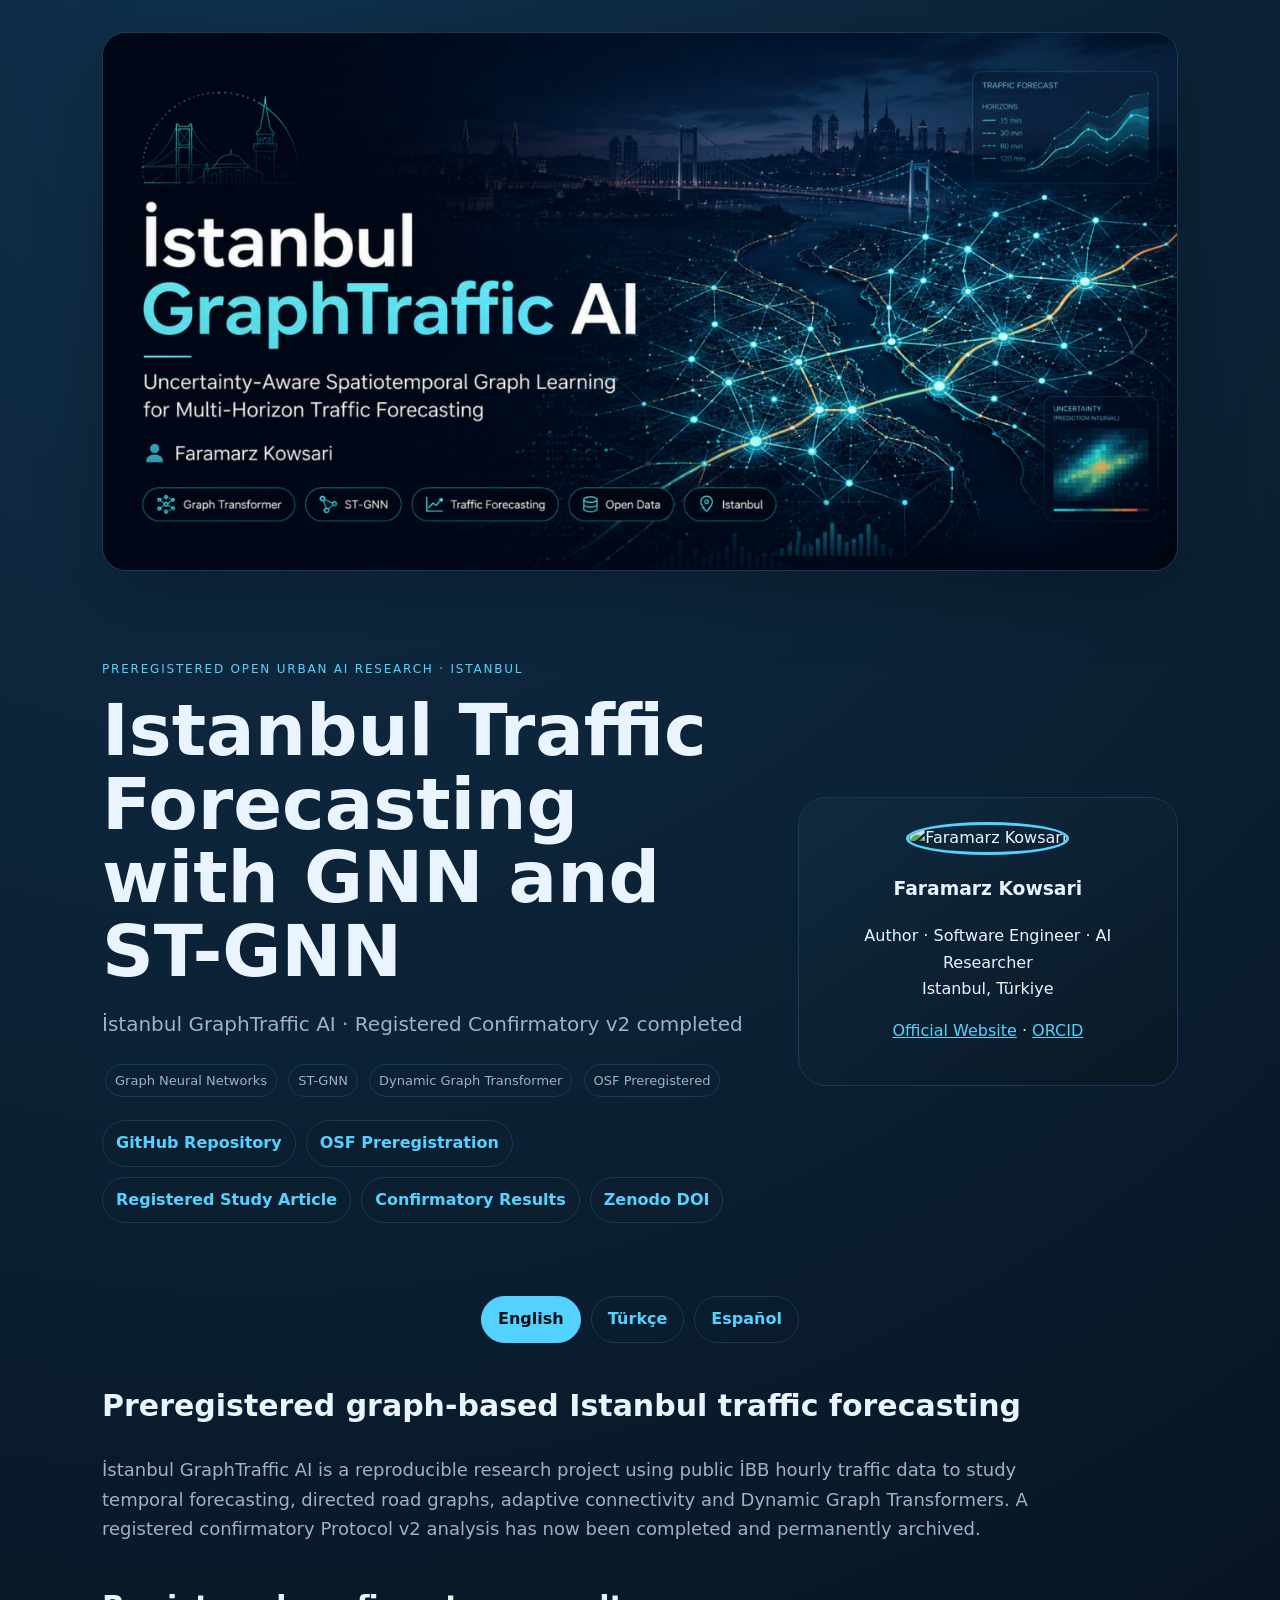
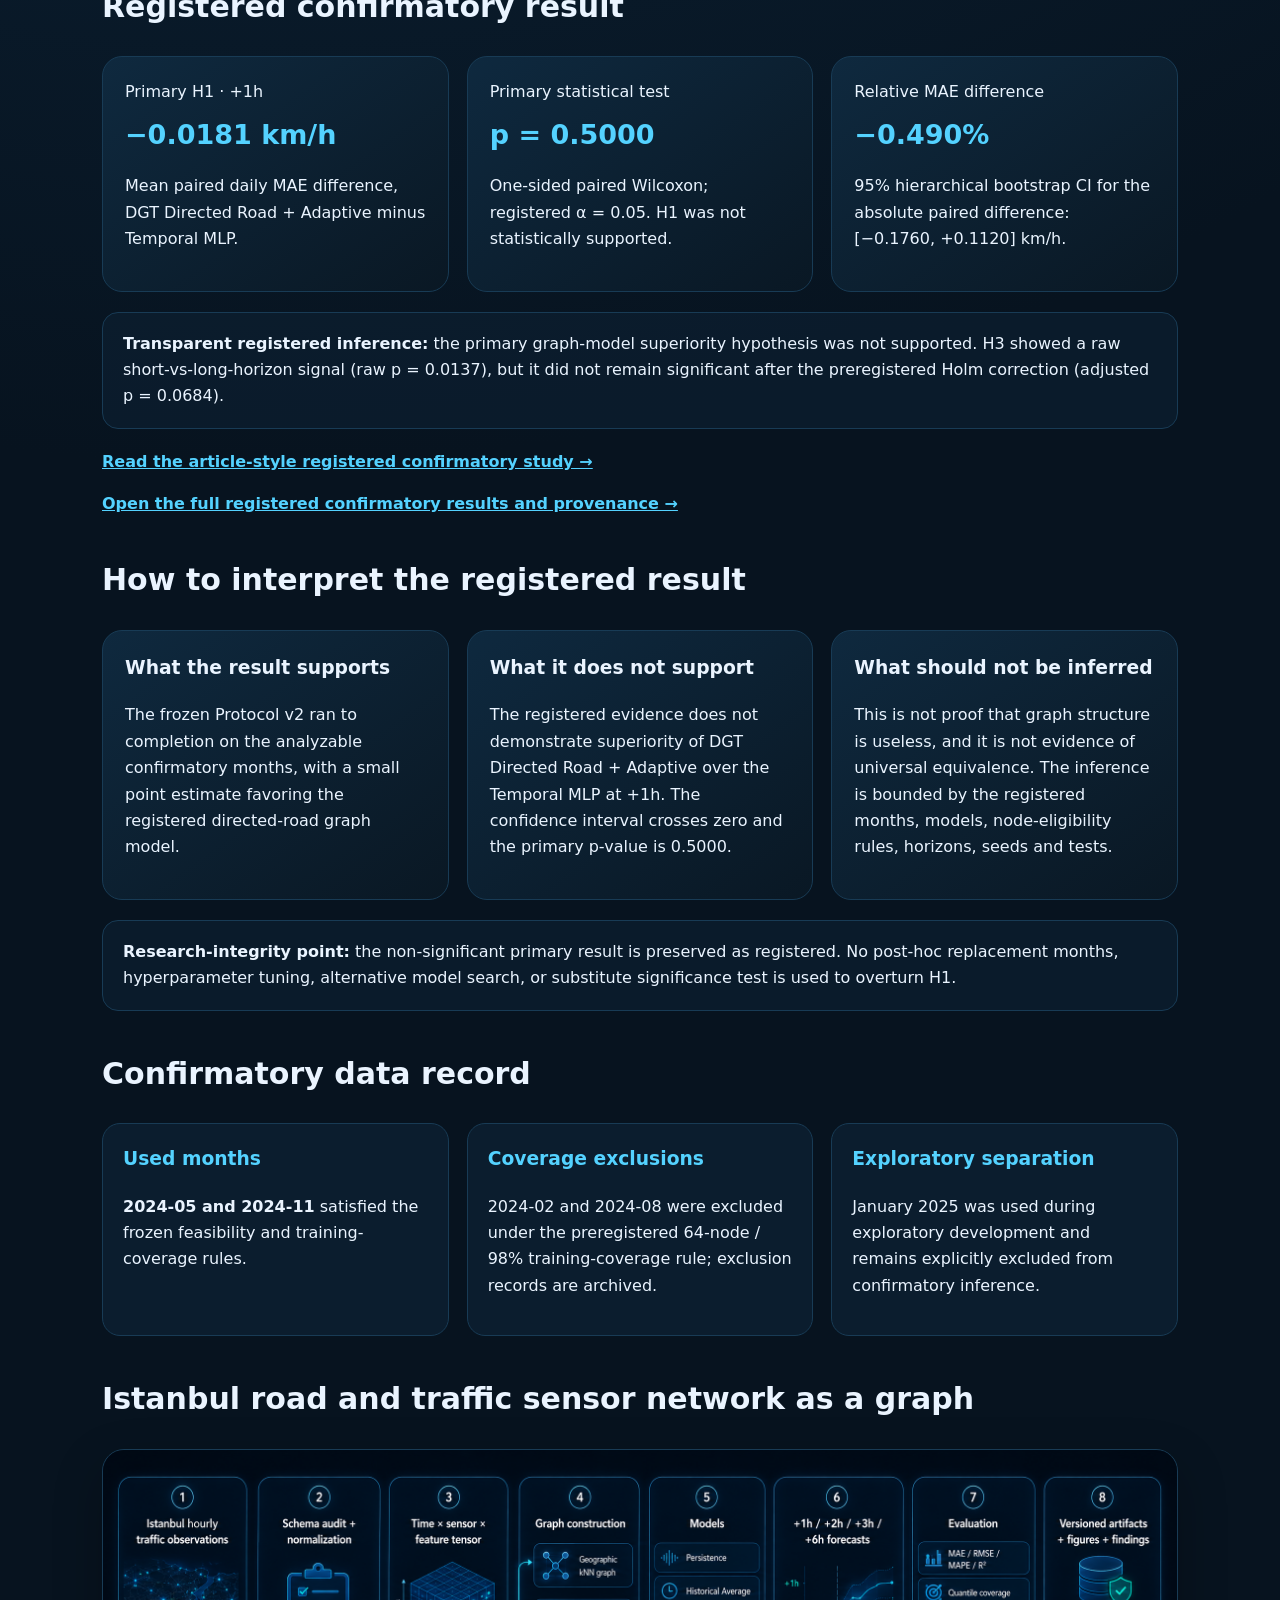
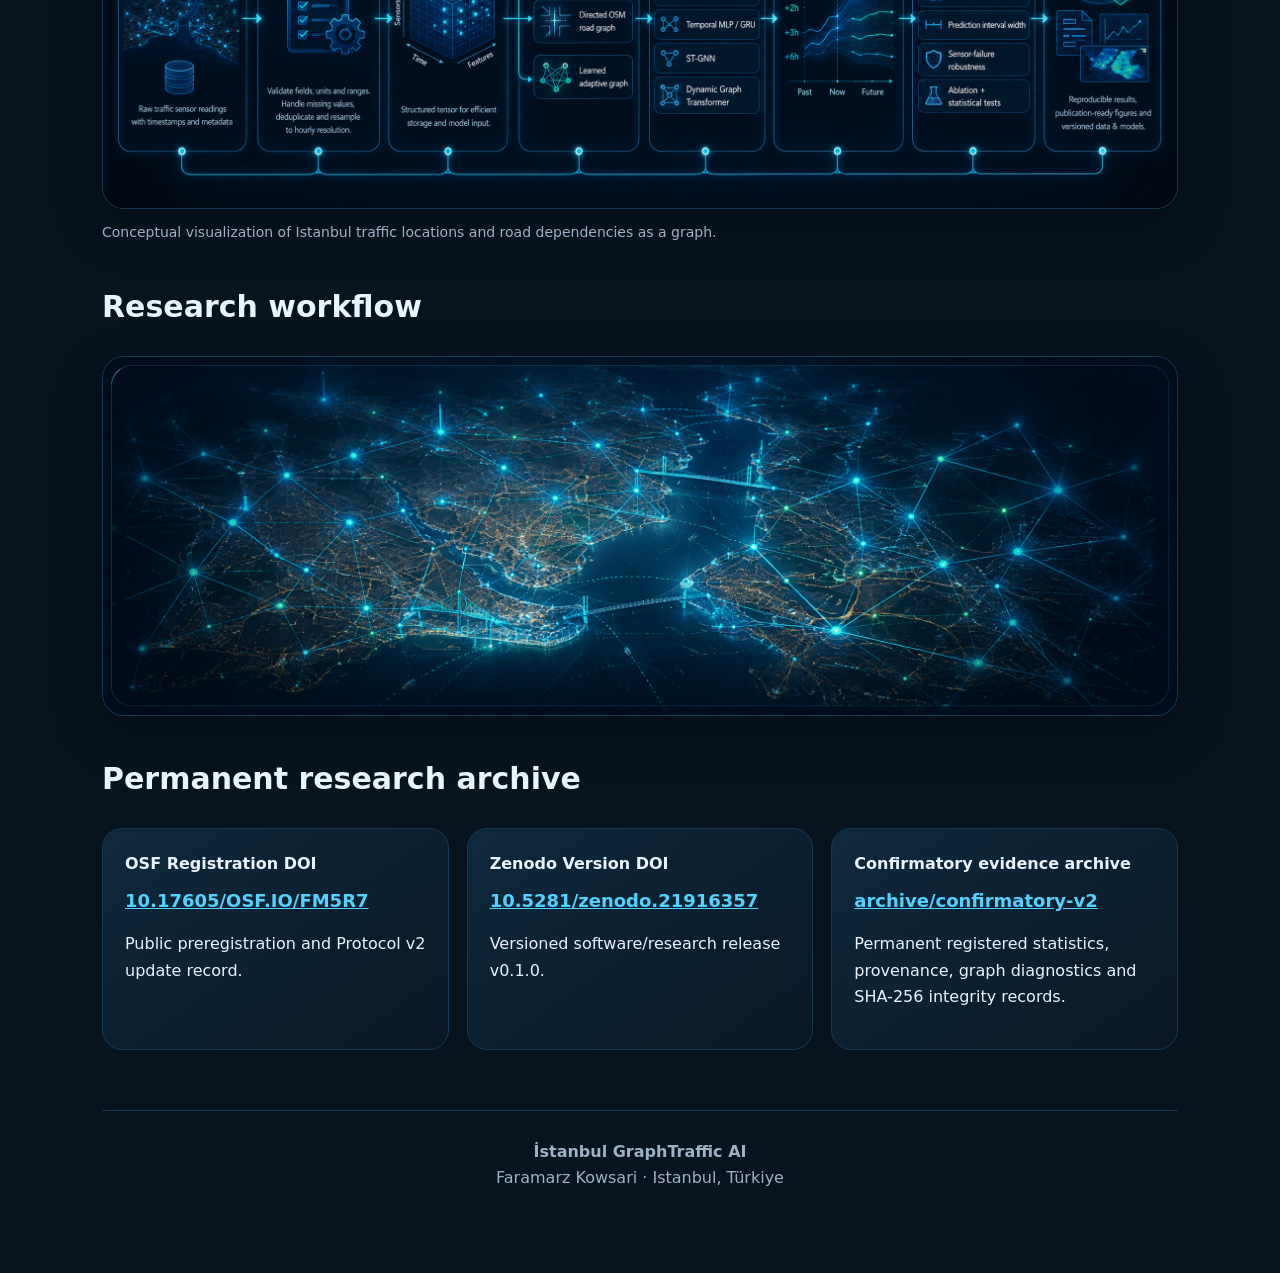
==== commit f153d623: "Link registered study article and update sitemap" ====
--- a/docs/index.html
+++ b/docs/index.html
@@ -49,7 +49,7 @@
       "runtimePlatform": "Python 3.10+",
       "version": "0.1.0",
       "datePublished": "2026-08-13",
-      "dateModified": "2026-08-14",
+      "dateModified": "2026-08-15",
       "license": "https://github.com/FaramarzKowsari/istanbul-graphtraffic-ai/blob/main/LICENSE",
       "author": {"@id": "https://faramarzkowsari.github.io/#faramarz-kowsari"},
       "identifier": [
@@ -76,12 +76,18 @@
       "url": "https://faramarzkowsari.github.io/istanbul-graphtraffic-ai/",
       "creator": {"@id": "https://faramarzkowsari.github.io/#faramarz-kowsari"},
       "datePublished": "2026-08-13",
-      "dateModified": "2026-08-14",
+      "dateModified": "2026-08-15",
       "identifier": {
         "@type": "PropertyValue",
         "propertyID": "OSF Registration DOI",
         "value": "10.17605/OSF.IO/FM5R7",
         "url": "https://doi.org/10.17605/OSF.IO/FM5R7"
+      },
+      "subjectOf": {
+        "@type": "ScholarlyArticle",
+        "@id": "https://faramarzkowsari.github.io/istanbul-graphtraffic-ai/registered-confirmatory-study.html#article",
+        "url": "https://faramarzkowsari.github.io/istanbul-graphtraffic-ai/registered-confirmatory-study.html",
+        "name": "Incremental Predictive Value of Spatial Graph Structure in Hourly Istanbul Traffic Forecasting: A Confirmatory Multi-Season Study"
       }
     },
     {
@@ -141,6 +147,7 @@
     <div class="hero-actions">
       <a href="https://github.com/FaramarzKowsari/istanbul-graphtraffic-ai">GitHub Repository</a>
       <a href="https://doi.org/10.17605/OSF.IO/FM5R7">OSF Preregistration</a>
+      <a href="registered-confirmatory-study.html">Registered Study Article</a>
       <a href="confirmatory-results.html">Confirmatory Results</a>
       <a href="https://doi.org/10.5281/zenodo.21916357">Zenodo DOI</a>
     </div>
@@ -180,6 +187,7 @@
     </div>
   </div>
   <div class="status-note"><strong>Transparent registered inference:</strong> the primary graph-model superiority hypothesis was not supported. H3 showed a raw short-vs-long-horizon signal (raw p = 0.0137), but it did not remain significant after the preregistered Holm correction (adjusted p = 0.0684).</div>
+  <p><a href="registered-confirmatory-study.html"><strong>Read the article-style registered confirmatory study →</strong></a></p>
   <p><a href="confirmatory-results.html"><strong>Open the full registered confirmatory results and provenance →</strong></a></p>
 </section>
 
